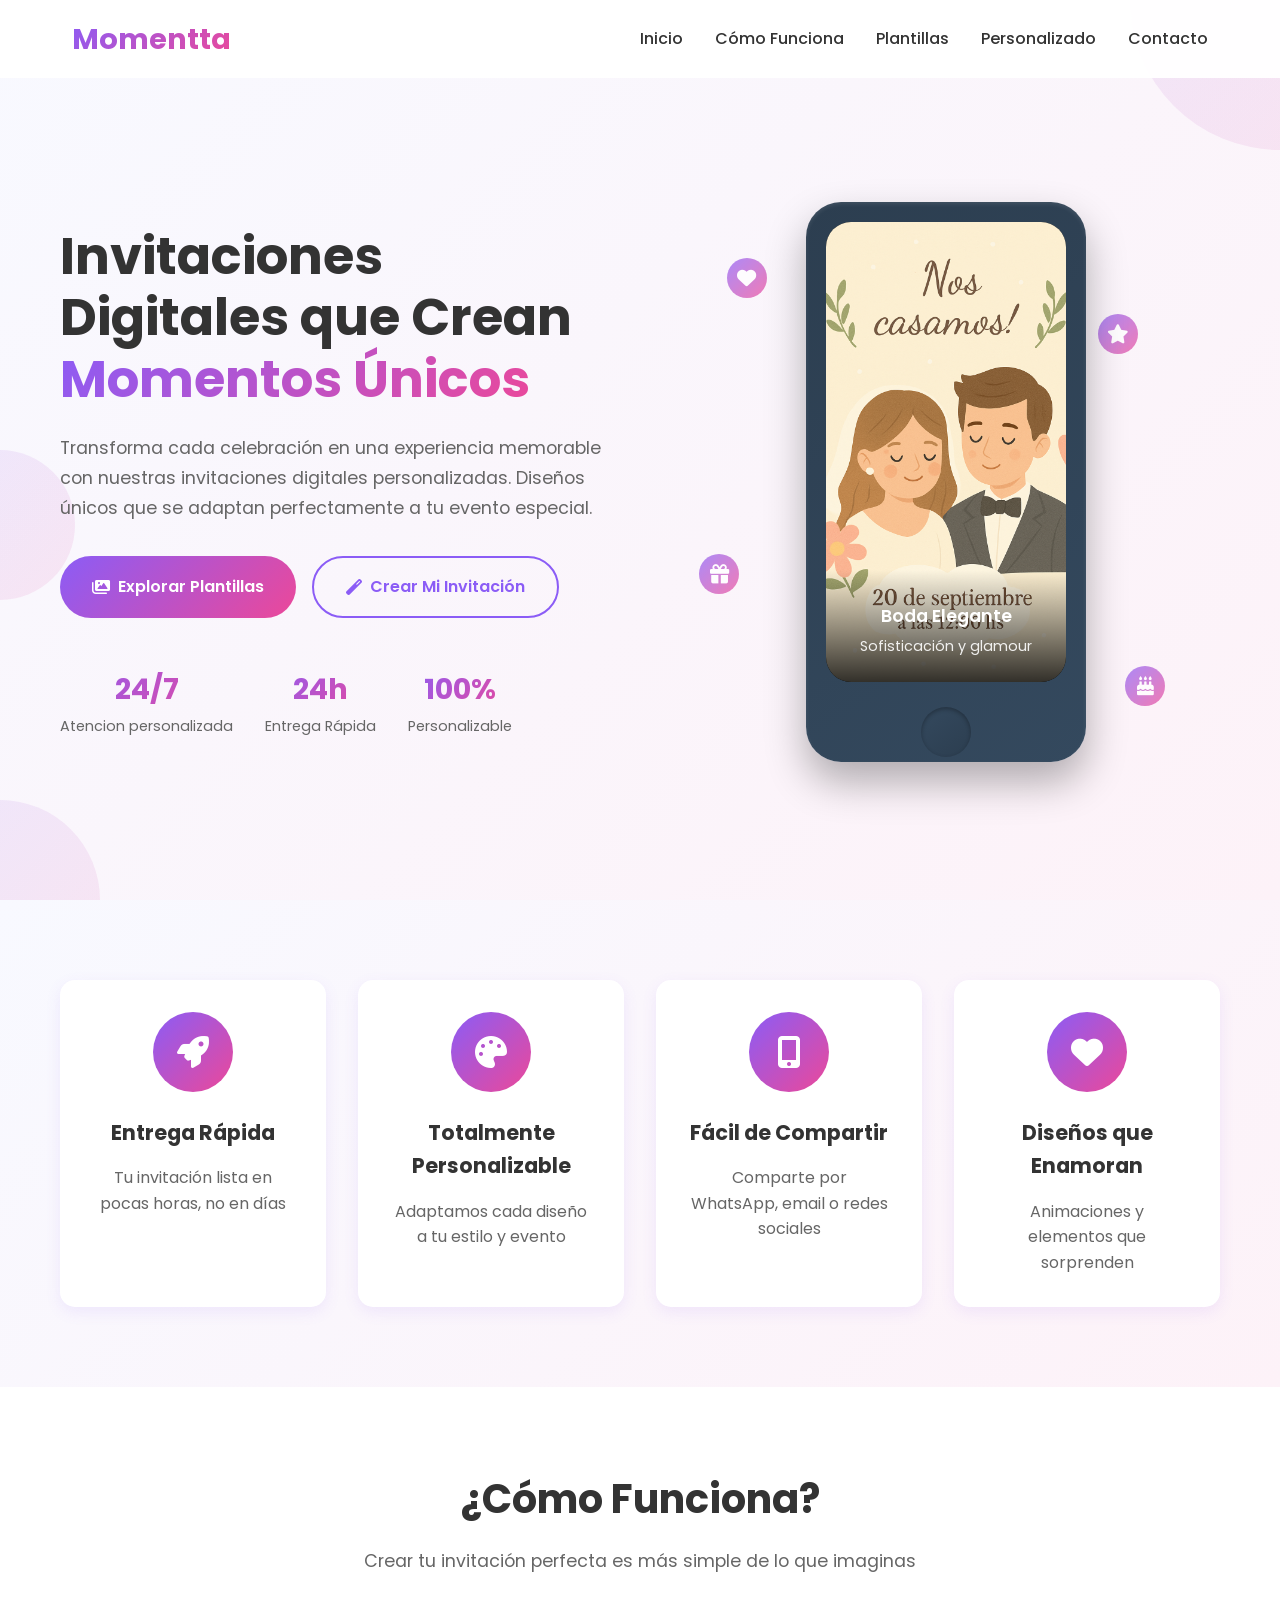
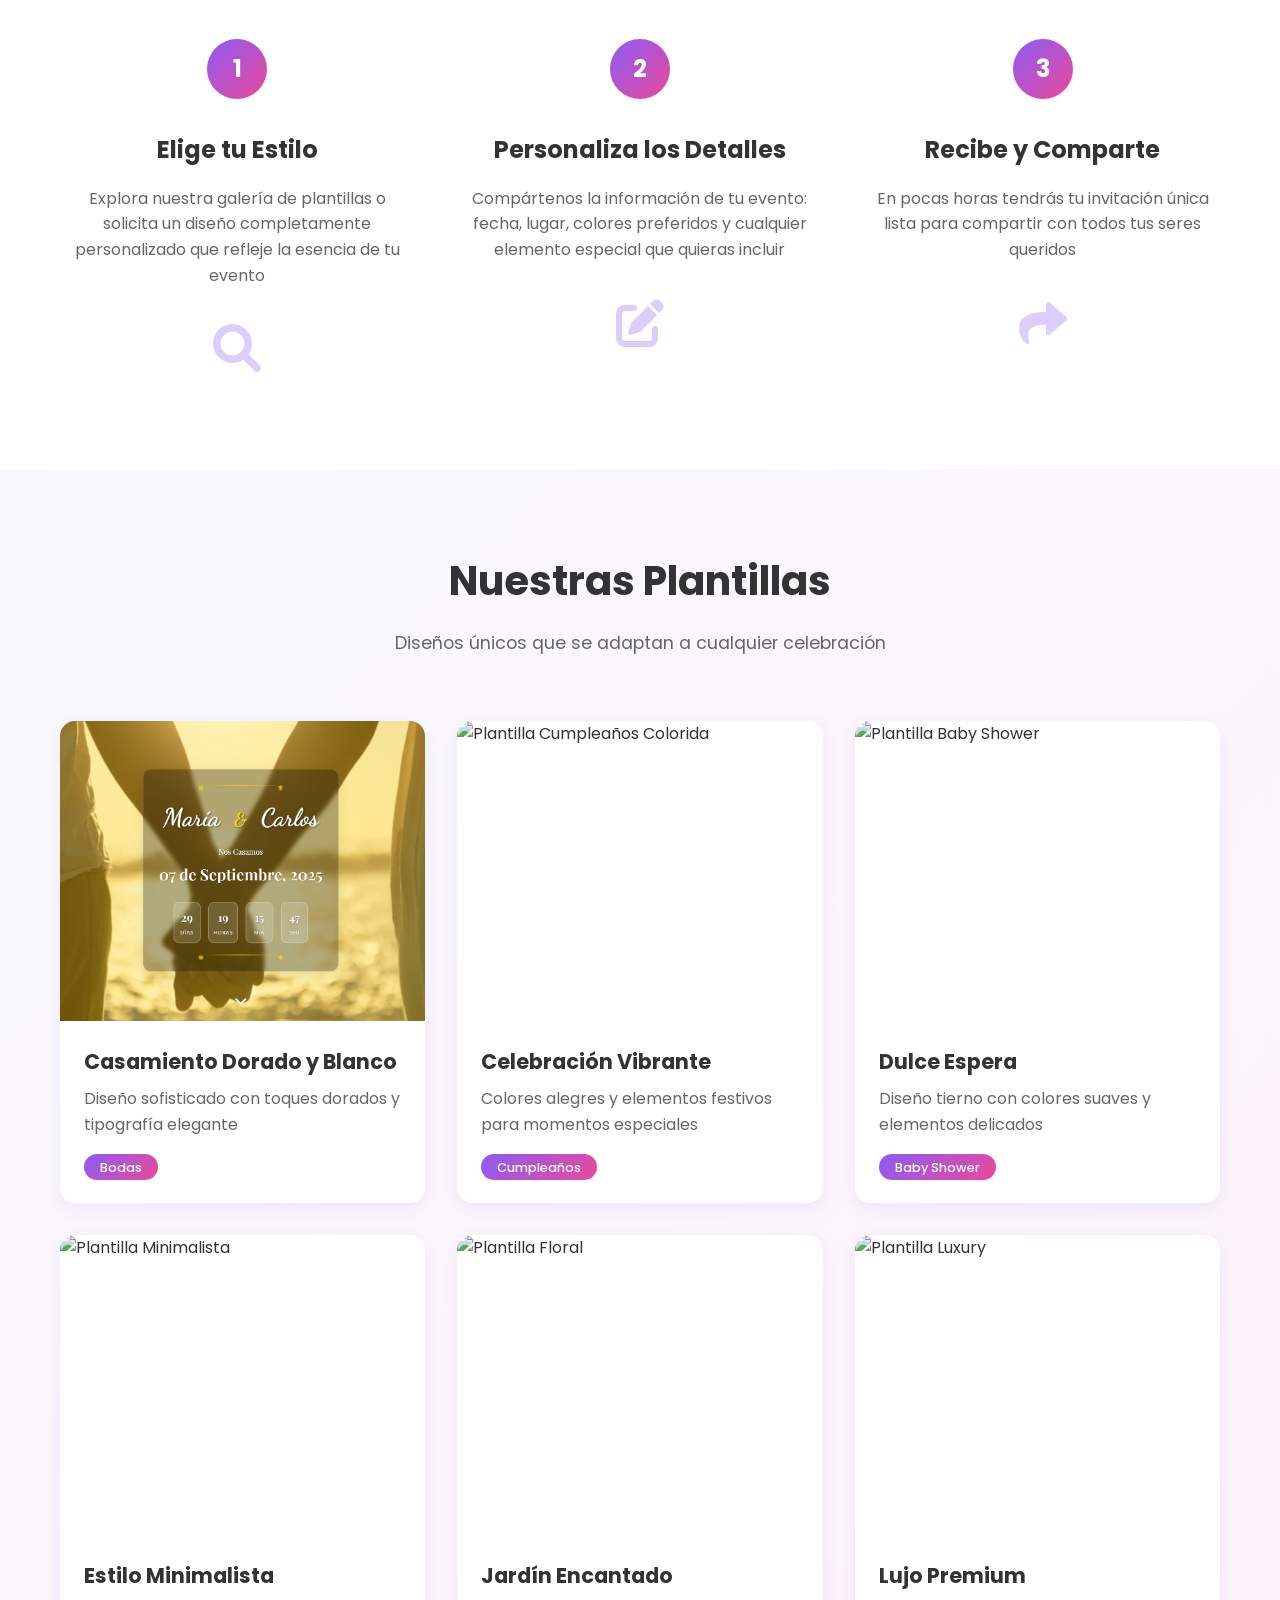
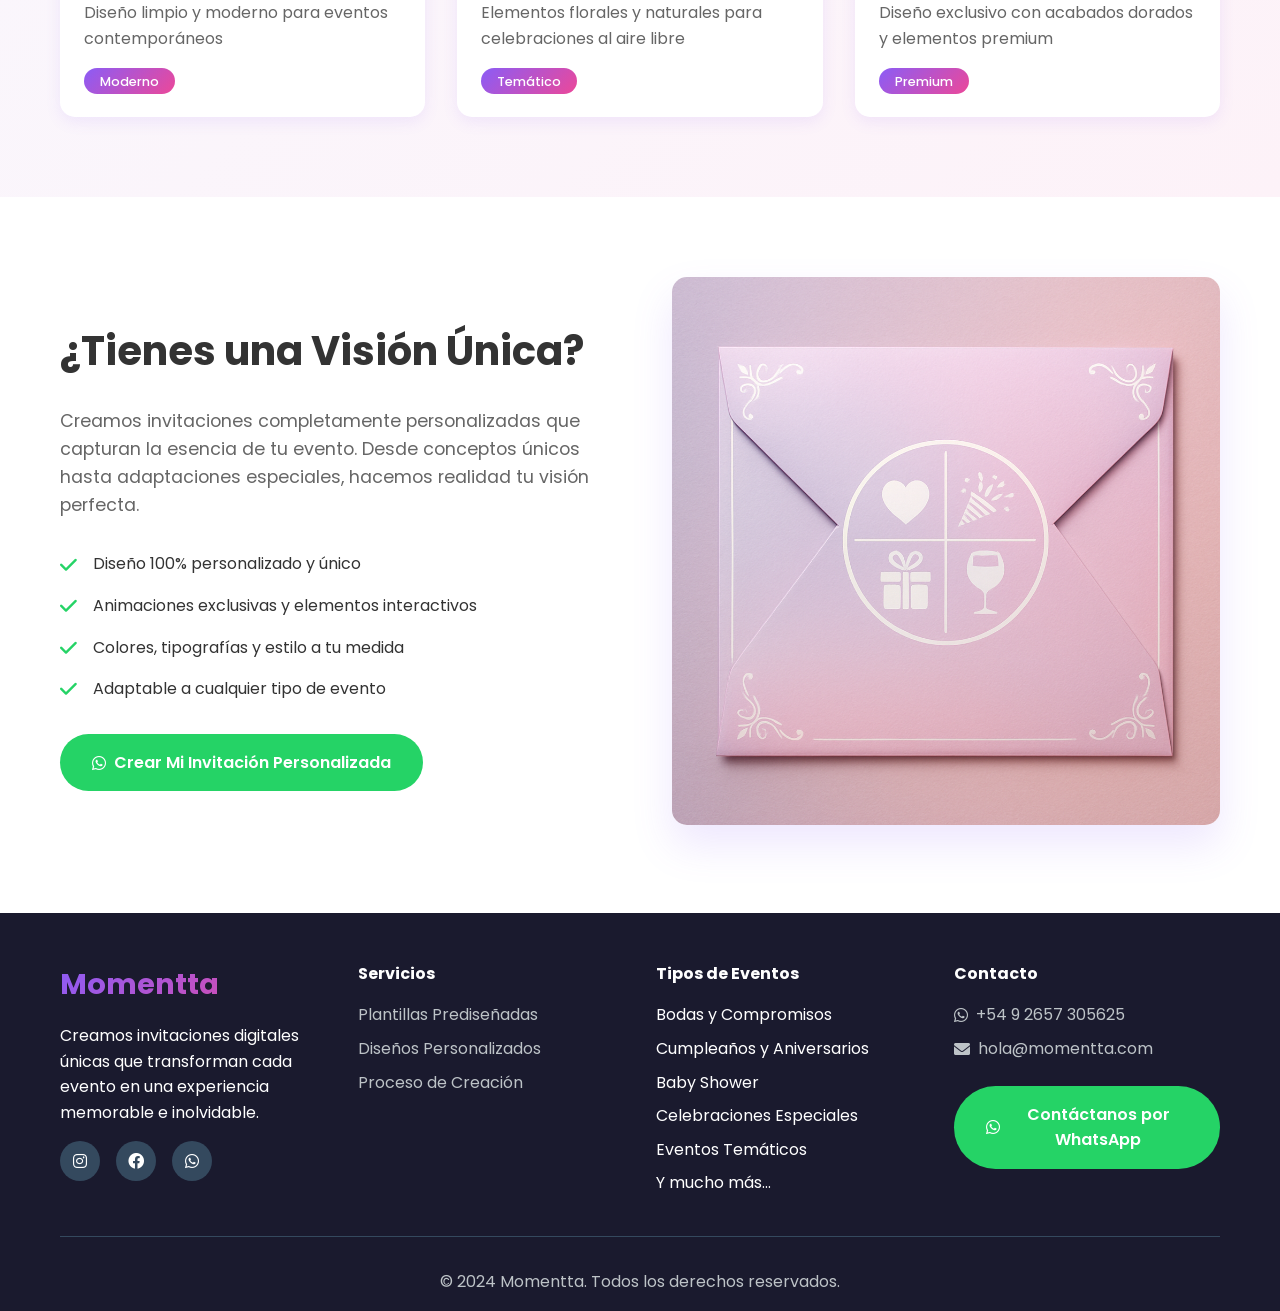
==== landingpage/index.html @ e5d551c1 "commit cambios" ====
<!DOCTYPE html>
<html lang="es">
<head>
    <meta charset="UTF-8">
    <meta name="viewport" content="width=device-width, initial-scale=1.0">
    <title>Momentta - Invitaciones Digitales Únicas para Cada Ocasión</title>
    <link rel="stylesheet" href="https://cdn.jsdelivr.net/npm/swiper@11/swiper-bundle.min.css">
    <link rel="stylesheet" href="./assets/stylesheet.css">
    <link href="https://fonts.googleapis.com/css2?family=Poppins:wght@300;400;500;600;700&display=swap" rel="stylesheet">
    <link rel="stylesheet" href="https://cdnjs.cloudflare.com/ajax/libs/font-awesome/6.0.0/css/all.min.css">
</head>
<body>
    <!-- Header -->
    <header class="header">
        <nav class="nav">
            <div class="nav-container">
                <div class="nav-logo">
                    <h2>Momentta</h2>
                </div>
                <ul class="nav-menu">
                    <li><a href="#inicio">Inicio</a></li>
                    <li><a href="#como-funciona">Cómo Funciona</a></li>
                    <li><a href="#galeria">Plantillas</a></li>
                    <li><a href="#personalizado">Personalizado</a></li>
                    <li><a href="#contacto">Contacto</a></li>
                </ul>
                <div class="nav-toggle">
                    <span></span>
                    <span></span>
                    <span></span>
                </div>
            </div>
        </nav>
    </header>

    <!-- Hero Section Rediseñado -->
<section id="inicio" class="hero">
    <div class="container">
        <div class="hero-content">
            <div class="hero-text">
                <h1>Invitaciones Digitales que Crean <span class="highlight">Momentos Únicos</span></h1>
                <p>Transforma cada celebración en una experiencia memorable con nuestras invitaciones digitales personalizadas. Diseños únicos que se adaptan perfectamente a tu evento especial.</p>
                <div class="hero-buttons">
                    <a href="#galeria" class="btn btn-primary">
                        <i class="fas fa-images"></i>
                        Explorar Plantillas
                    </a>
                    <a href="#personalizado" class="btn btn-secondary">
                        <i class="fas fa-magic"></i>
                        Crear Mi Invitación
                    </a>
                </div>
                <div class="hero-stats">
                    <div class="stat">
                        <span class="stat-number">24/7</span>
                        <span class="stat-label">Atencion personalizada</span>
                    </div>
                    <div class="stat">
                        <span class="stat-number">24h</span>
                        <span class="stat-label">Entrega Rápida</span>
                    </div>
                    <div class="stat">
                        <span class="stat-number">100%</span>
                        <span class="stat-label">Personalizable</span>
                    </div>
                </div>
            </div>
            <div class="hero-visual">
                <div class="phone-mockup">
                    <div class="phone-frame">
                        <div class="phone-screen">
                            <div class="swiper invitation-swiper">
                                <div class="swiper-wrapper">
                                    <div class="swiper-slide">
                                        <div class="invitation-preview">
                                            <img src="./images/casamiento.png" alt="Invitación Boda Elegante">
                                            <div class="invitation-overlay">
                                                <h3>Boda Elegante</h3>
                                                <p>Sofisticación y glamour</p>
                                            </div>
                                        </div>
                                    </div>
                                    <div class="swiper-slide">
                                        <div class="invitation-preview">
                                            <img src="./images/cumple.png" alt="Invitación Cumpleaños">
                                            <div class="invitation-overlay">
                                                <h3>Cumpleaños Divertido</h3>
                                                <p>Colores vibrantes y alegría</p>
                                            </div>
                                        </div>
                                    </div>
                                    <div class="swiper-slide">
                                        <div class="invitation-preview">
                                            <img src="./images/baby_shower.png" alt="Invitación Baby Shower">
                                            <div class="invitation-overlay">
                                                <h3>Baby Shower Animalitos</h3>
                                                <p>Ternura y delicadeza</p>
                                            </div>
                                        </div>
                                    </div>
                                </div>
                            </div>
                        </div>
                        <div class="phone-button"></div>
                    </div>
                </div>
                <div class="floating-elements">
                    <div class="floating-icon" style="--delay: 0s">
                        <i class="fas fa-heart"></i>
                    </div>
                    <div class="floating-icon" style="--delay: 1s">
                        <i class="fas fa-star"></i>
                    </div>
                    <div class="floating-icon" style="--delay: 2s">
                        <i class="fas fa-gift"></i>
                    </div>
                    <div class="floating-icon" style="--delay: 0.5s">
                        <i class="fas fa-birthday-cake"></i>
                    </div>
                </div>
            </div>
        </div>
    </div>
    <div class="hero-bg-elements">
        <div class="bg-circle bg-circle-1"></div>
        <div class="bg-circle bg-circle-2"></div>
        <div class="bg-circle bg-circle-3"></div>
    </div>
</section>

    <!-- Beneficios -->
    <section class="benefits">
        <div class="container">
            <div class="benefits-grid">
                <div class="benefit-card">
                    <div class="benefit-icon">
                        <i class="fas fa-rocket"></i>
                    </div>
                    <h3>Entrega Rápida</h3>
                    <p>Tu invitación lista en pocas horas, no en días</p>
                </div>
                <div class="benefit-card">
                    <div class="benefit-icon">
                        <i class="fas fa-palette"></i>
                    </div>
                    <h3>Totalmente Personalizable</h3>
                    <p>Adaptamos cada diseño a tu estilo y evento</p>
                </div>
                <div class="benefit-card">
                    <div class="benefit-icon">
                        <i class="fas fa-mobile-alt"></i>
                    </div>
                    <h3>Fácil de Compartir</h3>
                    <p>Comparte por WhatsApp, email o redes sociales</p>
                </div>
                <div class="benefit-card">
                    <div class="benefit-icon">
                        <i class="fas fa-heart"></i>
                    </div>
                    <h3>Diseños que Enamoran</h3>
                    <p>Animaciones y elementos que sorprenden</p>
                </div>
            </div>
        </div>
    </section>

    <!-- Cómo Funciona -->
    <section id="como-funciona" class="how-it-works">
        <div class="container">
            <div class="section-header">
                <h2>¿Cómo Funciona?</h2>
                <p>Crear tu invitación perfecta es más simple de lo que imaginas</p>
            </div>
            <div class="steps-grid">
                <div class="step">
                    <div class="step-number">1</div>
                    <div class="step-content">
                        <h3>Elige tu Estilo</h3>
                        <p>Explora nuestra galería de plantillas o solicita un diseño completamente personalizado que refleje la esencia de tu evento</p>
                        <div class="step-icon">
                            <i class="fas fa-search"></i>
                        </div>
                    </div>
                </div>
                <div class="step">
                    <div class="step-number">2</div>
                    <div class="step-content">
                        <h3>Personaliza los Detalles</h3>
                        <p>Compártenos la información de tu evento: fecha, lugar, colores preferidos y cualquier elemento especial que quieras incluir</p>
                        <div class="step-icon">
                            <i class="fas fa-edit"></i>
                        </div>
                    </div>
                </div>
                <div class="step">
                    <div class="step-number">3</div>
                    <div class="step-content">
                        <h3>Recibe y Comparte</h3>
                        <p>En pocas horas tendrás tu invitación única lista para compartir con todos tus seres queridos</p>
                        <div class="step-icon">
                            <i class="fas fa-share"></i>
                        </div>
                    </div>
                </div>
            </div>
        </div>
    </section>

    <!-- Galería de Plantillas -->
    <section id="galeria" class="gallery">
        <div class="container">
            <div class="section-header">
                <h2>Nuestras Plantillas</h2>
                <p>Diseños únicos que se adaptan a cualquier celebración</p>
            </div>
           <div class="gallery-grid">
    <div class="template-card">
        <div class="template-image">
            <img src="./images/boda-dorada.png" alt="Plantilla Boda Elegante">
            <div class="template-overlay">
                <a href="./boda-dorada/index.html" class="btn btn-template">Ver Plantilla</a>
            </div>
        </div>
        <div class="template-info">
            <h3>Casamiento Dorado y Blanco</h3>
            <p>Diseño sofisticado con toques dorados y tipografía elegante</p>
            <span class="template-category">Bodas</span>
        </div>
    </div>
    <div class="template-card">
        <div class="template-image">
            <img src="/placeholder.svg?height=300&width=250" alt="Plantilla Cumpleaños Colorida">
            <div class="template-overlay">
                <a href="/plantillas/cumpleanos/colorido/index.html" class="btn btn-template">Ver Plantilla</a>
            </div>
        </div>
        <div class="template-info">
            <h3>Celebración Vibrante</h3>
            <p>Colores alegres y elementos festivos para momentos especiales</p>
            <span class="template-category">Cumpleaños</span>
        </div>
    </div>
    <div class="template-card">
        <div class="template-image">
            <img src="/placeholder.svg?height=300&width=250" alt="Plantilla Baby Shower">
            <div class="template-overlay">
                <a href="/plantillas/baby-shower/dulce-espera/index.html" class="btn btn-template">Ver Plantilla</a>
            </div>
        </div>
        <div class="template-info">
            <h3>Dulce Espera</h3>
            <p>Diseño tierno con colores suaves y elementos delicados</p>
            <span class="template-category">Baby Shower</span>
        </div>
    </div>
    <div class="template-card">
        <div class="template-image">
            <img src="/placeholder.svg?height=300&width=250" alt="Plantilla Minimalista">
            <div class="template-overlay">
                <a href="/plantillas/modernos/minimalista/index.html" class="btn btn-template">Ver Plantilla</a>
            </div>
        </div>
        <div class="template-info">
            <h3>Estilo Minimalista</h3>
            <p>Diseño limpio y moderno para eventos contemporáneos</p>
            <span class="template-category">Moderno</span>
        </div>
    </div>
    <div class="template-card">
        <div class="template-image">
            <img src="/placeholder.svg?height=300&width=250" alt="Plantilla Floral">
            <div class="template-overlay">
                <a href="/plantillas/tematicos/jardin/index.html" class="btn btn-template">Ver Plantilla</a>
            </div>
        </div>
        <div class="template-info">
            <h3>Jardín Encantado</h3>
            <p>Elementos florales y naturales para celebraciones al aire libre</p>
            <span class="template-category">Temático</span>
        </div>
    </div>
    <div class="template-card">
        <div class="template-image">
            <img src="/placeholder.svg?height=300&width=250" alt="Plantilla Luxury">
            <div class="template-overlay">
                <a href="/plantillas/premium/luxury/index.html" class="btn btn-template">Ver Plantilla</a>
            </div>
        </div>
        <div class="template-info">
            <h3>Lujo Premium</h3>
            <p>Diseño exclusivo con acabados dorados y elementos premium</p>
            <span class="template-category">Premium</span>
        </div>
    </div>
</div>
        </div>
    </section>

    <!-- Sección Personalizado -->
    <section id="personalizado" class="custom-section">
        <div class="container">
            <div class="custom-content">
                <div class="custom-text">
                    <h2>¿Tienes una Visión Única?</h2>
                    <p>Creamos invitaciones completamente personalizadas que capturan la esencia de tu evento. Desde conceptos únicos hasta adaptaciones especiales, hacemos realidad tu visión perfecta.</p>
                    <div class="custom-features">
                        <div class="custom-feature">
                            <i class="fas fa-check"></i>
                            <span>Diseño 100% personalizado y único</span>
                        </div>
                        <div class="custom-feature">
                            <i class="fas fa-check"></i>
                            <span>Animaciones exclusivas y elementos interactivos</span>
                        </div>
                        <div class="custom-feature">
                            <i class="fas fa-check"></i>
                            <span>Colores, tipografías y estilo a tu medida</span>
                        </div>
                        <div class="custom-feature">
                            <i class="fas fa-check"></i>
                            <span>Adaptable a cualquier tipo de evento</span>
                        </div>
                    </div>
                    <a href="https://wa.me/5492657305625?text=¡Hola! Me interesa crear una invitación digital personalizada con Momentta. ¿Podrías ayudarme con los detalles?" class="btn btn-whatsapp" target="_blank">
                        <i class="fab fa-whatsapp"></i>
                        Crear Mi Invitación Personalizada
                    </a>
                </div>
                <div class="custom-image">
                    <img src="./images/carta.png" alt="Proceso de Diseño Personalizado">
                </div>
            </div>
        </div>
    </section>

    <!-- Footer -->
    <footer id="contacto" class="footer">
        <div class="container">
            <div class="footer-content">
                <div class="footer-section">
                    <h3>Momentta</h3>
                    <p>Creamos invitaciones digitales únicas que transforman cada evento en una experiencia memorable e inolvidable.</p>
                    <div class="social-links">
                        <a href="#"><i class="fab fa-instagram"></i></a>
                        <a href="#"><i class="fab fa-facebook"></i></a>
                        <a href="https://wa.me/5492657305625" target="_blank"><i class="fab fa-whatsapp"></i></a>
                    </div>
                </div>
                <div class="footer-section">
                    <h4>Servicios</h4>
                    <ul>
                        <li><a href="#galeria">Plantillas Prediseñadas</a></li>
                        <li><a href="#personalizado">Diseños Personalizados</a></li>
                        <li><a href="#como-funciona">Proceso de Creación</a></li>
                    </ul>
                </div>
                <div class="footer-section">
                    <h4>Tipos de Eventos</h4>
                    <ul>
                        <li>Bodas y Compromisos</li>
                        <li>Cumpleaños y Aniversarios</li>
                        <li>Baby Shower</li>
                        <li>Celebraciones Especiales</li>
                        <li>Eventos Temáticos</li>
                        <li>Y mucho más...</li>
                    </ul>
                </div>
                <div class="footer-section">
                    <h4>Contacto</h4>
                    <div class="contact-info">
                        <p><i class="fab fa-whatsapp"></i> +54 9 2657 305625</p>
                        <p><i class="fas fa-envelope"></i> hola@momentta.com</p>
                    </div>
                    <a href="https://wa.me/5492657305625?text=¡Hola! Me interesa conocer más sobre las invitaciones digitales de Momentta" class="btn btn-whatsapp-footer" target="_blank">
                        <i class="fab fa-whatsapp"></i>
                        Contáctanos por WhatsApp
                    </a>
                </div>
            </div>
            <div class="footer-bottom">
                <p>&copy; 2024 Momentta. Todos los derechos reservados.</p>
            </div>
        </div>
    </footer>

    <script src="https://cdn.jsdelivr.net/npm/swiper@11/swiper-bundle.min.js"></script>
    <script src="./js/main.js"></script>
</body>
</html>
---- landingpage/assets/stylesheet.css ----
* {
    margin: 0;
    padding: 0;
    box-sizing: border-box;
}

body {
    font-family: 'Poppins', sans-serif;
    line-height: 1.6;
    color: #333;
    overflow-x: hidden;
}

.container {
    max-width: 1200px;
    margin: 0 auto;
    padding: 0 20px;
}

/* Header */
.header {
    position: fixed;
    top: 0;
    width: 100%;
    background: rgba(255, 255, 255, 0.95);
    backdrop-filter: blur(10px);
    z-index: 1000;
    transition: all 0.3s ease;
}

.nav-container {
    display: flex;
    justify-content: space-between;
    align-items: center;
    padding: 1rem 2rem;
    max-width: 1200px;
    margin: 0 auto;
}

.nav-logo h2 {
    background: linear-gradient(135deg, #8B5CF6 0%, #EC4899 100%);
    -webkit-background-clip: text;
    -webkit-text-fill-color: transparent;
    background-clip: text;
    font-weight: 700;
    font-size: 1.8rem;
}

.nav-menu {
    display: flex;
    list-style: none;
    gap: 2rem;
}

.nav-menu a {
    text-decoration: none;
    color: #333;
    font-weight: 500;
    transition: color 0.3s ease;
}

.nav-menu a:hover {
    color: #8B5CF6;
}

.nav-toggle {
    display: none;
    flex-direction: column;
    cursor: pointer;
}

.nav-toggle span {
    width: 25px;
    height: 3px;
    background: #333;
    margin: 3px 0;
    transition: 0.3s;
}

/* Hero Section Rediseñado */
.hero {
    min-height: 100vh;
    display: flex;
    align-items: center;
    position: relative;
    overflow: hidden;
    background: linear-gradient(135deg, #f8f9ff 0%, #fdf2f8 100%);
    padding: 8rem 0 4rem;
}

.hero-content {
    display: grid;
    grid-template-columns: 1fr 1fr;
    gap: 4rem;
    align-items: center;
    position: relative;
    z-index: 2;
}

.hero-text {
    max-width: 100%;
}

.hero-text h1 {
    font-size: 3.2rem;
    font-weight: 700;
    margin-bottom: 1.5rem;
    color: #333;
    line-height: 1.2;
}

.hero-text .highlight {
    background: linear-gradient(135deg, #8B5CF6 0%, #EC4899 100%);
    -webkit-background-clip: text;
    -webkit-text-fill-color: transparent;
    background-clip: text;
}

.hero-text p {
    font-size: 1.1rem;
    margin-bottom: 2rem;
    color: #666;
    line-height: 1.7;
}

.hero-buttons {
    display: flex;
    gap: 1rem;
    margin-bottom: 3rem;
    flex-wrap: wrap;
}

.hero-stats {
    display: flex;
    gap: 2rem;
    flex-wrap: wrap;
}

.stat {
    text-align: center;
}

.stat-number {
    display: block;
    font-size: 1.8rem;
    font-weight: 700;
    background: linear-gradient(135deg, #8B5CF6 0%, #EC4899 100%);
    -webkit-background-clip: text;
    -webkit-text-fill-color: transparent;
    background-clip: text;
}

.stat-label {
    display: block;
    font-size: 0.9rem;
    color: #666;
    margin-top: 0.2rem;
}

/* Hero Visual */
.hero-visual {
    display: flex;
    justify-content: center;
    align-items: center;
    position: relative;
}

.phone-mockup {
    position: relative;
    z-index: 2;
}

.phone-frame {
    width: 280px;
    height: 560px;
    background: linear-gradient(145deg, #2c3e50, #34495e);
    border-radius: 35px;
    padding: 20px;
    box-shadow: 
        0 20px 40px rgba(0, 0, 0, 0.3),
        inset 0 2px 4px rgba(255, 255, 255, 0.1);
    position: relative;
}

.phone-screen {
    width: 100%;
    height: calc(100% - 60px);
    background: #000;
    border-radius: 25px;
    overflow: hidden;
    position: relative;
}

.phone-button {
    width: 50px;
    height: 50px;
    background: linear-gradient(145deg, #34495e, #2c3e50);
    border-radius: 50%;
    position: absolute;
    bottom: 5px;
    left: 50%;
    transform: translateX(-50%);
    box-shadow: inset 0 2px 4px rgba(0, 0, 0, 0.3);
}

.invitation-swiper {
    width: 100%;
    height: 100%;
}

.invitation-preview {
    width: 100%;
    height: 100%;
    position: relative;
    overflow: hidden;
}

.invitation-preview img {
    width: 100%;
    height: 100%;
    object-fit: cover;
}

.invitation-overlay {
    position: absolute;
    bottom: 0;
    left: 0;
    right: 0;
    background: linear-gradient(transparent, rgba(0, 0, 0, 0.8));
    color: white;
    padding: 2rem 1.5rem 1.5rem;
    text-align: center;
}

.invitation-overlay h3 {
    font-size: 1.1rem;
    margin-bottom: 0.3rem;
    font-weight: 600;
}

.invitation-overlay p {
    font-size: 0.9rem;
    opacity: 0.9;
}

/* Floating Elements */
.floating-elements {
    position: absolute;
    top: 0;
    left: 0;
    right: 0;
    bottom: 0;
    pointer-events: none;
}

.floating-icon {
    position: absolute;
    width: 40px;
    height: 40px;
    background: linear-gradient(135deg, #8B5CF6 0%, #EC4899 100%);
    border-radius: 50%;
    display: flex;
    align-items: center;
    justify-content: center;
    color: white;
    font-size: 1.2rem;
    animation: float 3s ease-in-out infinite;
    animation-delay: var(--delay);
    opacity: 0.7;
}

.floating-icon:nth-child(1) {
    top: 10%;
    left: 10%;
}

.floating-icon:nth-child(2) {
    top: 20%;
    right: 15%;
}

.floating-icon:nth-child(3) {
    bottom: 30%;
    left: 5%;
}

.floating-icon:nth-child(4) {
    bottom: 10%;
    right: 10%;
}

@keyframes float {
    0%, 100% {
        transform: translateY(0px) rotate(0deg);
    }
    50% {
        transform: translateY(-20px) rotate(180deg);
    }
}

/* Background Elements */
.hero-bg-elements {
    position: absolute;
    top: 0;
    left: 0;
    right: 0;
    bottom: 0;
    overflow: hidden;
    z-index: 1;
}

.bg-circle {
    position: absolute;
    border-radius: 50%;
    background: linear-gradient(135deg, rgba(139, 92, 246, 0.1) 0%, rgba(236, 72, 153, 0.1) 100%);
    animation: pulse 4s ease-in-out infinite;
}

.bg-circle-1 {
    width: 300px;
    height: 300px;
    top: -150px;
    right: -150px;
    animation-delay: 0s;
}

.bg-circle-2 {
    width: 200px;
    height: 200px;
    bottom: -100px;
    left: -100px;
    animation-delay: 1s;
}

.bg-circle-3 {
    width: 150px;
    height: 150px;
    top: 50%;
    left: -75px;
    animation-delay: 2s;
}

@keyframes pulse {
    0%, 100% {
        transform: scale(1);
        opacity: 0.1;
    }
    50% {
        transform: scale(1.1);
        opacity: 0.2;
    }
}

/* Buttons */
.btn {
    display: inline-flex;
    align-items: center;
    gap: 0.5rem;
    padding: 1rem 2rem;
    border: none;
    border-radius: 50px;
    text-decoration: none;
    font-weight: 600;
    font-size: 1rem;
    cursor: pointer;
    transition: all 0.3s ease;
    text-align: center;
}

.btn-primary {
    background: linear-gradient(135deg, #8B5CF6 0%, #EC4899 100%);
    color: white;
}

.btn-primary:hover {
    transform: translateY(-2px);
    box-shadow: 0 10px 25px rgba(139, 92, 246, 0.3);
}

.btn-secondary {
    background: transparent;
    color: #8B5CF6;
    border: 2px solid #8B5CF6;
}

.btn-secondary:hover {
    background: #8B5CF6;
    color: white;
    transform: translateY(-2px);
}

.btn-whatsapp {
    background: #25D366;
    color: white;
}

.btn-whatsapp:hover {
    background: #128C7E;
    transform: translateY(-2px);
    box-shadow: 0 10px 25px rgba(37, 211, 102, 0.3);
}

.btn-template {
    background: rgba(255, 255, 255, 0.9);
    color: #333;
    padding: 0.8rem 1.5rem;
    font-size: 0.9rem;
}

.btn-whatsapp-footer {
    background: #25D366;
    color: white;
    margin-top: 1rem;
}

/* Swiper Customization */
.swiper-pagination-bullet {
    background: #8B5CF6;
    opacity: 0.5;
}

.swiper-pagination-bullet-active {
    opacity: 1;
}

.swiper-button-next,
.swiper-button-prev {
    color: #8B5CF6;
}

/* Benefits Section */
.benefits {
    padding: 5rem 0;
    background: linear-gradient(135deg, #f8f9ff 0%, #fdf2f8 100%);
}

.benefits-grid {
    display: grid;
    grid-template-columns: repeat(auto-fit, minmax(250px, 1fr));
    gap: 2rem;
}

.benefit-card {
    background: white;
    padding: 2rem;
    border-radius: 15px;
    text-align: center;
    box-shadow: 0 5px 15px rgba(139, 92, 246, 0.1);
    transition: transform 0.3s ease;
}

.benefit-card:hover {
    transform: translateY(-5px);
}

.benefit-icon {
    width: 80px;
    height: 80px;
    background: linear-gradient(135deg, #8B5CF6 0%, #EC4899 100%);
    border-radius: 50%;
    display: flex;
    align-items: center;
    justify-content: center;
    margin: 0 auto 1.5rem;
}

.benefit-icon i {
    font-size: 2rem;
    color: white;
}

.benefit-card h3 {
    font-size: 1.3rem;
    margin-bottom: 1rem;
    color: #333;
}

.benefit-card p {
    color: #666;
}

/* How It Works Section */
.how-it-works {
    padding: 5rem 0;
    background: white;
}

.section-header {
    text-align: center;
    margin-bottom: 4rem;
}

.section-header h2 {
    font-size: 2.5rem;
    margin-bottom: 1rem;
    color: #333;
}

.section-header p {
    font-size: 1.1rem;
    color: #666;
    max-width: 600px;
    margin: 0 auto;
}

.steps-grid {
    display: grid;
    grid-template-columns: repeat(auto-fit, minmax(300px, 1fr));
    gap: 3rem;
}

.step {
    position: relative;
    text-align: center;
}

.step-number {
    width: 60px;
    height: 60px;
    background: linear-gradient(135deg, #8B5CF6 0%, #EC4899 100%);
    color: white;
    border-radius: 50%;
    display: flex;
    align-items: center;
    justify-content: center;
    font-size: 1.5rem;
    font-weight: 700;
    margin: 0 auto 2rem;
}

.step-content h3 {
    font-size: 1.5rem;
    margin-bottom: 1rem;
    color: #333;
}

.step-content p {
    color: #666;
    margin-bottom: 1.5rem;
    line-height: 1.6;
}

.step-icon {
    font-size: 3rem;
    color: #8B5CF6;
    opacity: 0.3;
}

/* Gallery Section */
.gallery {
    padding: 5rem 0;
    background: linear-gradient(135deg, #f8f9ff 0%, #fdf2f8 100%);
}

.gallery-grid {
    display: grid;
    grid-template-columns: repeat(auto-fit, minmax(280px, 1fr));
    gap: 2rem;
}

.template-card {
    background: white;
    border-radius: 15px;
    overflow: hidden;
    box-shadow: 0 5px 15px rgba(139, 92, 246, 0.1);
    transition: transform 0.3s ease;
}

.template-card:hover {
    transform: translateY(-5px);
}

.template-image {
    position: relative;
    overflow: hidden;
    height: 300px;
}

.template-image img {
    width: 100%;
    height: 100%;
    object-fit: cover;
    transition: transform 0.3s ease;
}

.template-overlay {
    position: absolute;
    top: 0;
    left: 0;
    right: 0;
    bottom: 0;
    background: rgba(139, 92, 246, 0.8);
    display: flex;
    align-items: center;
    justify-content: center;
    opacity: 0;
    transition: opacity 0.3s ease;
}

.template-card:hover .template-overlay {
    opacity: 1;
}

.template-card:hover .template-image img {
    transform: scale(1.1);
}

.template-info {
    padding: 1.5rem;
}

.template-info h3 {
    font-size: 1.3rem;
    margin-bottom: 0.5rem;
    color: #333;
}

.template-info p {
    color: #666;
    margin-bottom: 1rem;
}

.template-category {
    background: linear-gradient(135deg, #8B5CF6 0%, #EC4899 100%);
    color: white;
    padding: 0.3rem 1rem;
    border-radius: 20px;
    font-size: 0.8rem;
    font-weight: 500;
}

/* Custom Section */
.custom-section {
    padding: 5rem 0;
    background: white;
}

.custom-content {
    display: flex;
    align-items: center;
    gap: 4rem;
}

.custom-text {
    flex: 1;
}

.custom-text h2 {
    font-size: 2.5rem;
    margin-bottom: 1.5rem;
    color: #333;
}

.custom-text p {
    font-size: 1.1rem;
    color: #666;
    margin-bottom: 2rem;
    line-height: 1.6;
}

.custom-features {
    margin-bottom: 2rem;
}

.custom-feature {
    display: flex;
    align-items: center;
    gap: 1rem;
    margin-bottom: 1rem;
}

.custom-feature i {
    color: #25D366;
    font-size: 1.2rem;
}

.custom-image {
    flex: 1;
}

.custom-image img {
    width: 100%;
    height: auto;
    border-radius: 15px;
    box-shadow: 0 20px 40px rgba(139, 92, 246, 0.15);
}

/* Footer */
.footer {
    background: #1a1a2e;
    color: white;
    padding: 3rem 0 1rem;
}

.footer-content {
    display: grid;
    grid-template-columns: repeat(auto-fit, minmax(250px, 1fr));
    gap: 2rem;
    margin-bottom: 2rem;
}

.footer-section h3,
.footer-section h4 {
    margin-bottom: 1rem;
}

.footer-section h3 {
    background: linear-gradient(135deg, #8B5CF6 0%, #EC4899 100%);
    -webkit-background-clip: text;
    -webkit-text-fill-color: transparent;
    background-clip: text;
    font-size: 1.8rem;
}

.footer-section ul {
    list-style: none;
}

.footer-section ul li {
    margin-bottom: 0.5rem;
}

.footer-section ul li a {
    color: #bdc3c7;
    text-decoration: none;
    transition: color 0.3s ease;
}

.footer-section ul li a:hover {
    color: white;
}

.social-links {
    display: flex;
    gap: 1rem;
    margin-top: 1rem;
}

.social-links a {
    width: 40px;
    height: 40px;
    background: #34495e;
    border-radius: 50%;
    display: flex;
    align-items: center;
    justify-content: center;
    color: white;
    text-decoration: none;
    transition: background 0.3s ease;
}

.social-links a:hover {
    background: linear-gradient(135deg, #8B5CF6 0%, #EC4899 100%);
}

.contact-info p {
    display: flex;
    align-items: center;
    gap: 0.5rem;
    margin-bottom: 0.5rem;
    color: #bdc3c7;
}

.footer-bottom {
    text-align: center;
    padding-top: 2rem;
    border-top: 1px solid #34495e;
    color: #bdc3c7;
}

/* Responsive Design */
@media (max-width: 768px) {
    .nav-menu {
        position: fixed;
        left: -100%;
        top: 70px;
        flex-direction: column;
        background-color: white;
        width: 100%;
        text-align: center;
        transition: 0.3s;
        box-shadow: 0 10px 27px rgba(0, 0, 0, 0.05);
        padding: 2rem 0;
    }

    .nav-menu.active {
        left: 0;
    }

    .nav-toggle {
        display: flex;
    }

    .hero-content {
        flex-direction: column;
        text-align: center;
        padding: 2rem 1rem;
    }

    .hero-text h1 {
        font-size: 2.5rem;
    }

    .hero-buttons {
        justify-content: center;
    }

    .custom-content {
        flex-direction: column;
        text-align: center;
    }

    .steps-grid {
        grid-template-columns: 1fr;
    }

    .benefits-grid {
        grid-template-columns: 1fr;
    }

    .gallery-grid {
        grid-template-columns: repeat(auto-fit, minmax(250px, 1fr));
    }

    .footer-content {
        grid-template-columns: 1fr;
        text-align: center;
    }
}

@media (max-width: 480px) {
    .hero-text h1 {
        font-size: 2rem;
    }

    .section-header h2 {
        font-size: 2rem;
    }

    .custom-text h2 {
        font-size: 2rem;
    }

    .btn {
        padding: 0.8rem 1.5rem;
        font-size: 0.9rem;
    }
}

/* Hero Responsive */
@media (max-width: 968px) {
    .hero-content {
        grid-template-columns: 1fr;
        gap: 3rem;
        text-align: center;
    }
    
    .hero-visual {
        order: -1;
    }
    
    .phone-frame {
        width: 240px;
        height: 480px;
    }
    
    .hero-text h1 {
        font-size: 2.8rem;
    }
}

@media (max-width: 768px) {
    .hero {
        padding: 6rem 0 3rem;
        min-height: auto;
    }
    
    .hero-content {
        gap: 2rem;
    }
    
    .phone-frame {
        width: 200px;
        height: 400px;
        padding: 15px;
    }
    
    .hero-text h1 {
        font-size: 2.2rem;
    }
    
    .hero-stats {
        justify-content: center;
        gap: 1.5rem;
    }
    
    .floating-icon {
        width: 30px;
        height: 30px;
        font-size: 1rem;
    }
}

@media (max-width: 480px) {
    .hero-text h1 {
        font-size: 1.8rem;
    }
    
    .hero-text p {
        font-size: 1rem;
    }
    
    .phone-frame {
        width: 180px;
        height: 360px;
        padding: 12px;
    }
    
    .hero-buttons {
        flex-direction: column;
        align-items: center;
    }
    
    .btn {
        width: 100%;
        max-width: 280px;
    }
    
    .hero-stats {
        gap: 1rem;
    }
    
    .stat-number {
        font-size: 1.5rem;
    }
}

/* Animations */
@keyframes fadeInUp {
    from {
        opacity: 0;
        transform: translateY(30px);
    }
    to {
        opacity: 1;
        transform: translateY(0);
    }
}

.benefit-card,
.step,
.template-card,
.testimonial-card {
    animation: fadeInUp 0.6s ease forwards;
}

/* Smooth scrolling */
html {
    scroll-behavior: smooth;
}

/* Loading animation for images */
img {
    transition: opacity 0.3s ease;
}

img:not([src]) {
    opacity: 0;
}
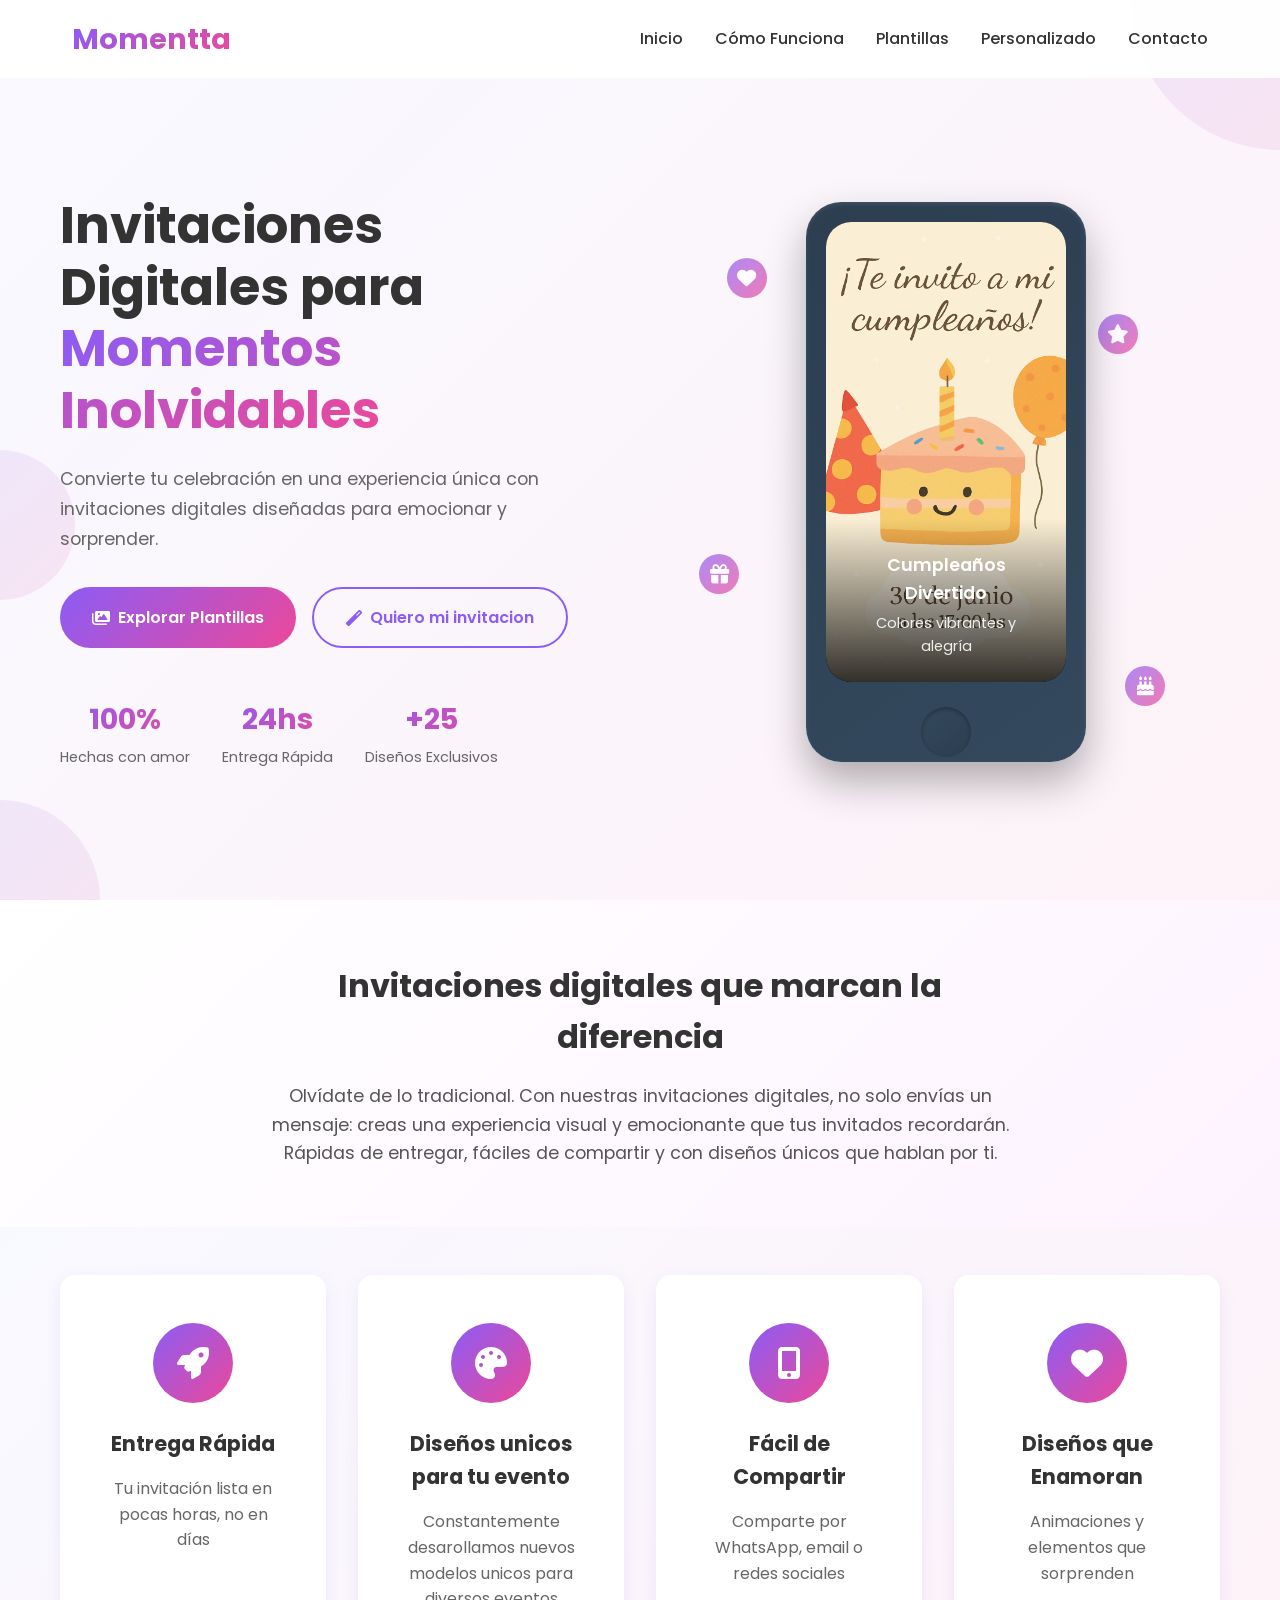
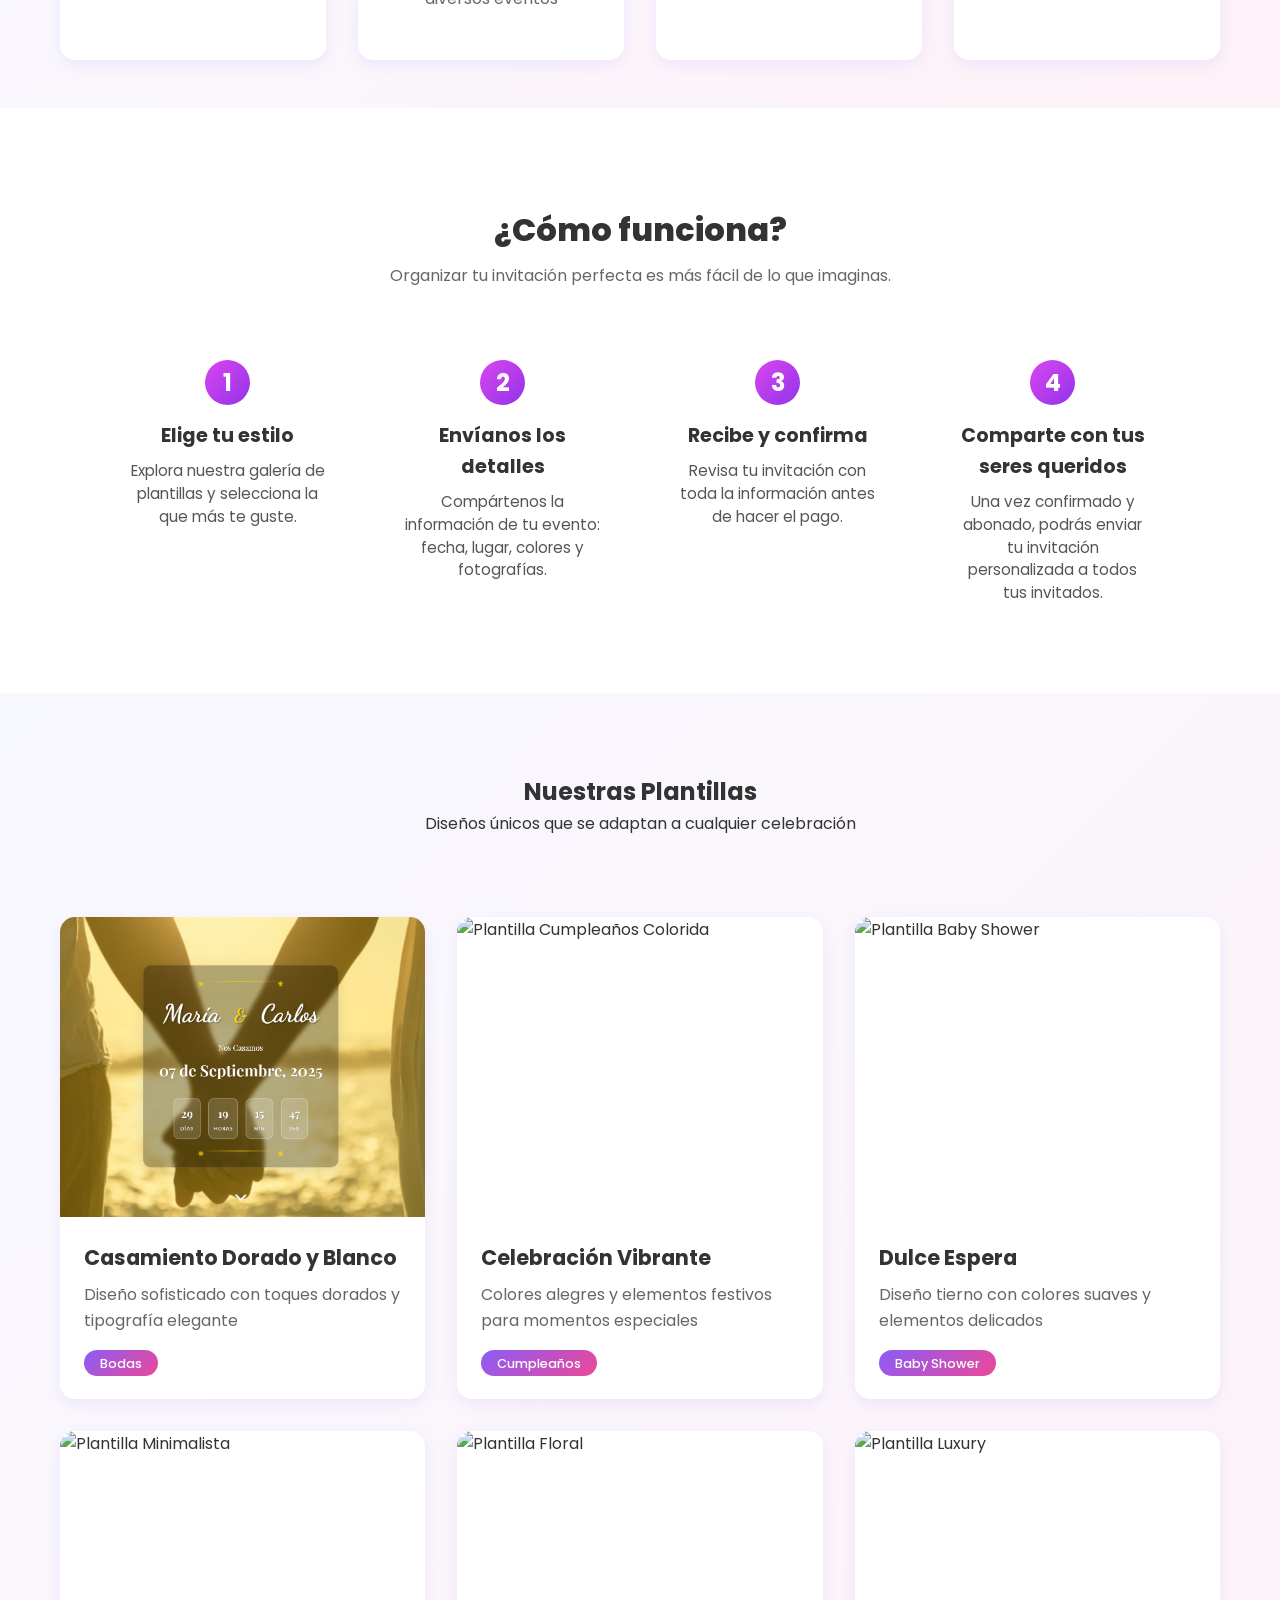
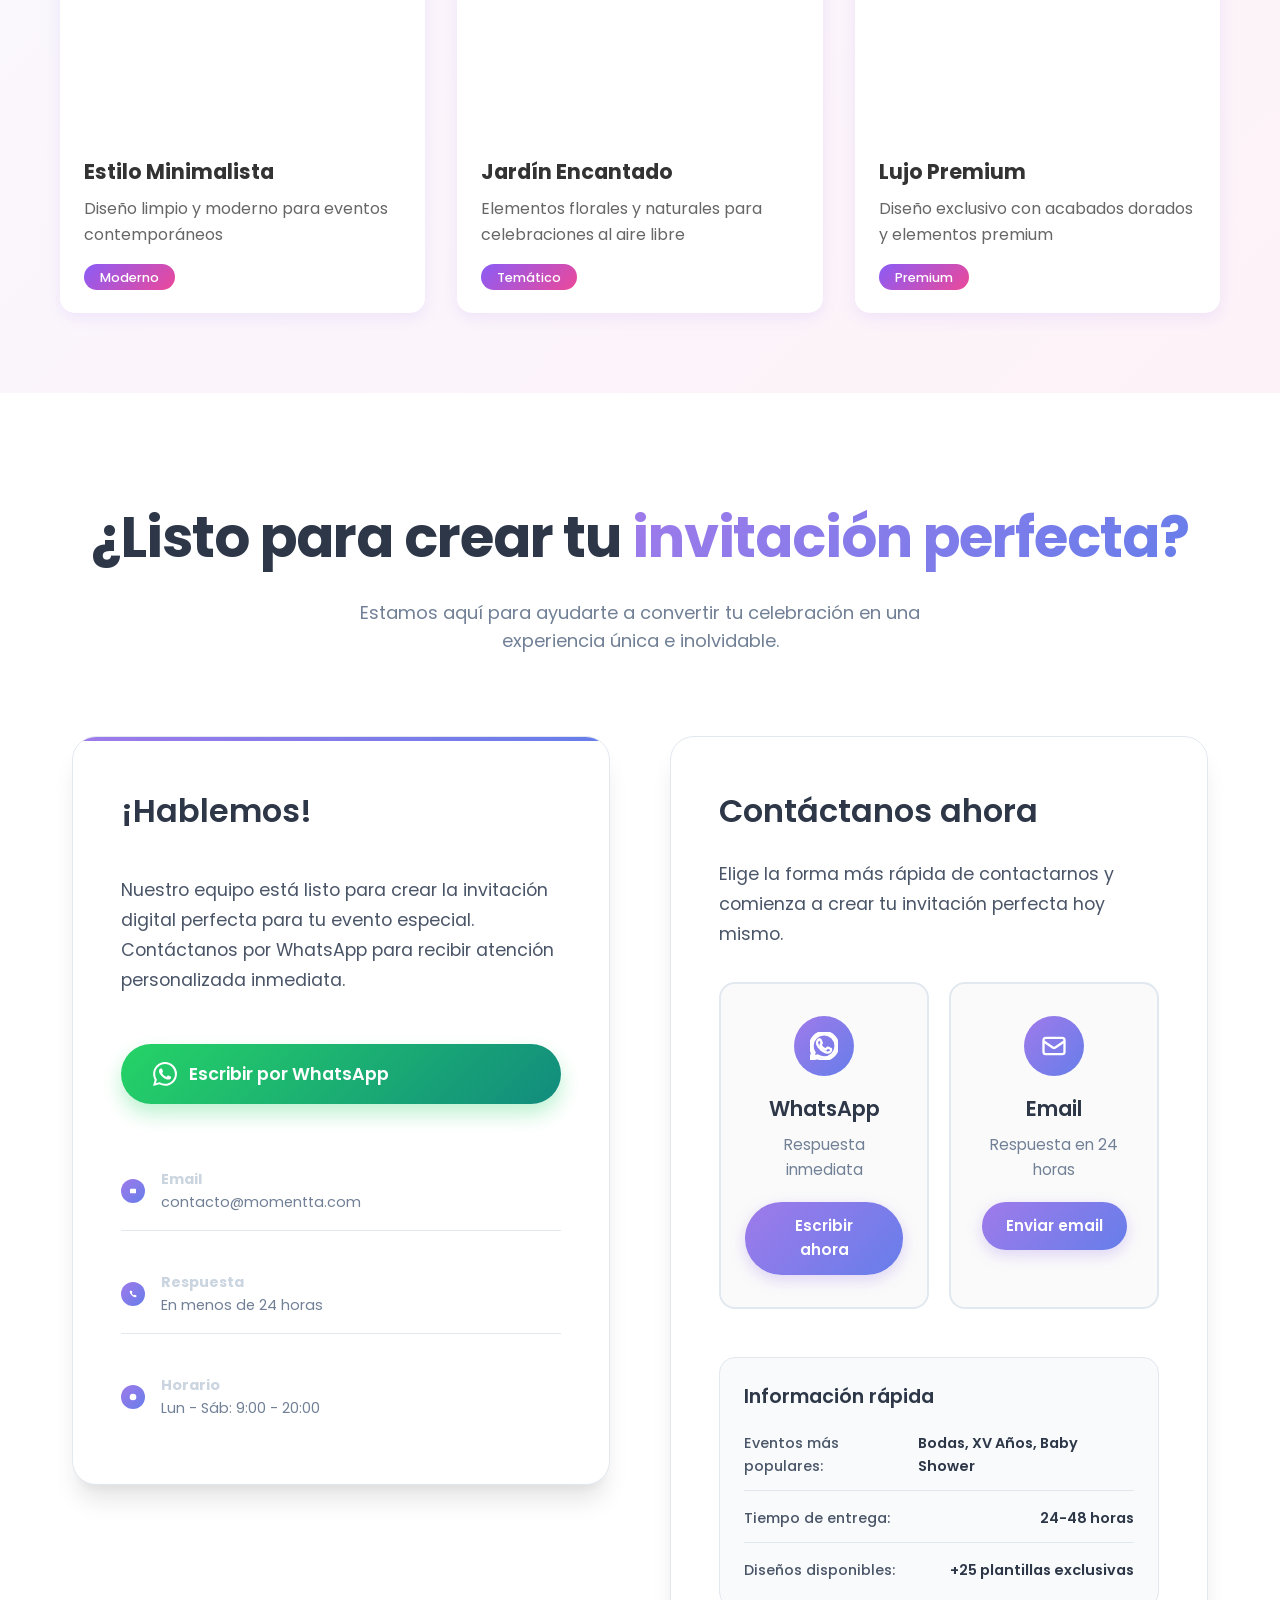
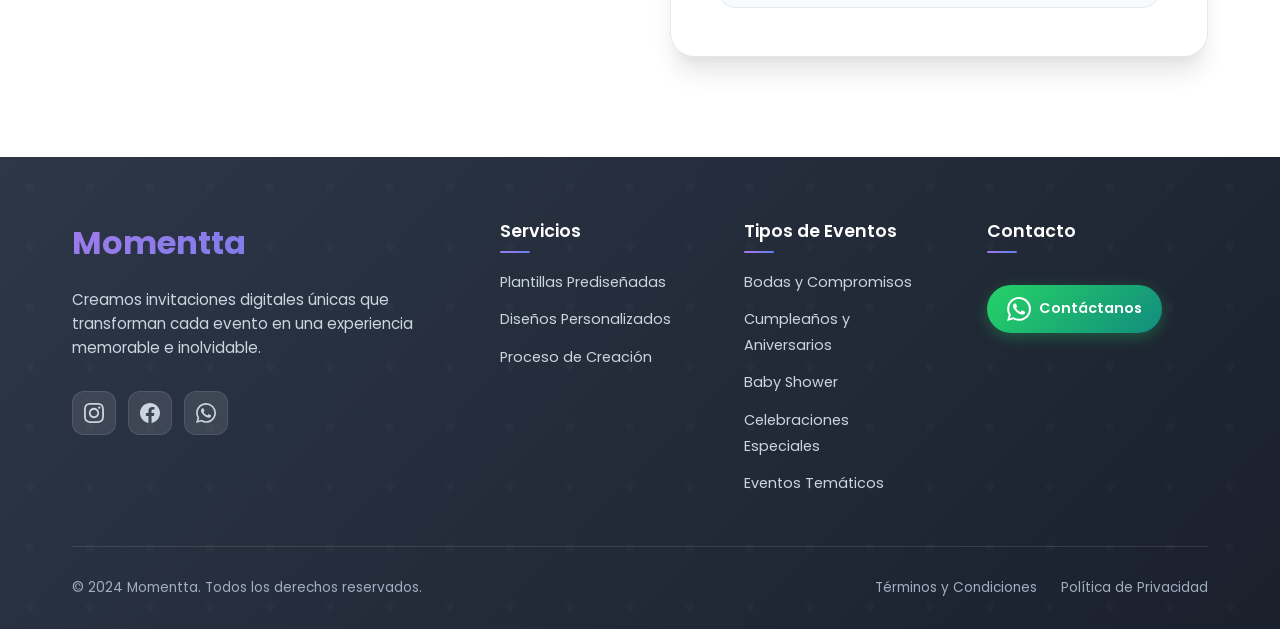
==== commit fc42b692: "Landing page Diseño en general listo. informacion cambiada y actualizada" ====
--- a/landingpage/index.html
+++ b/landingpage/index.html
@@ -6,6 +6,8 @@
     <title>Momentta - Invitaciones Digitales Únicas para Cada Ocasión</title>
     <link rel="stylesheet" href="https://cdn.jsdelivr.net/npm/swiper@11/swiper-bundle.min.css">
     <link rel="stylesheet" href="./assets/stylesheet.css">
+    <link rel="stylesheet" href="./assets/pruebas.css">
+    <link rel="stylesheet" href="./assets/contact.css">
     <link href="https://fonts.googleapis.com/css2?family=Poppins:wght@300;400;500;600;700&display=swap" rel="stylesheet">
     <link rel="stylesheet" href="https://cdnjs.cloudflare.com/ajax/libs/font-awesome/6.0.0/css/all.min.css">
 </head>
@@ -38,8 +40,8 @@
     <div class="container">
         <div class="hero-content">
             <div class="hero-text">
-                <h1>Invitaciones Digitales que Crean <span class="highlight">Momentos Únicos</span></h1>
-                <p>Transforma cada celebración en una experiencia memorable con nuestras invitaciones digitales personalizadas. Diseños únicos que se adaptan perfectamente a tu evento especial.</p>
+                <h1>Invitaciones Digitales para <span class="highlight">Momentos Inolvidables</span></h1>
+                <p>Convierte tu celebración en una experiencia única con invitaciones digitales diseñadas para emocionar y sorprender.</p>
                 <div class="hero-buttons">
                     <a href="#galeria" class="btn btn-primary">
                         <i class="fas fa-images"></i>
@@ -47,21 +49,21 @@
                     </a>
                     <a href="#personalizado" class="btn btn-secondary">
                         <i class="fas fa-magic"></i>
-                        Crear Mi Invitación
+                        Quiero mi invitacion
                     </a>
                 </div>
                 <div class="hero-stats">
                     <div class="stat">
-                        <span class="stat-number">24/7</span>
-                        <span class="stat-label">Atencion personalizada</span>
+                        <span class="stat-number">100%</span>
+                        <span class="stat-label">Hechas con amor</span>
                     </div>
                     <div class="stat">
-                        <span class="stat-number">24h</span>
+                        <span class="stat-number">24hs</span>
                         <span class="stat-label">Entrega Rápida</span>
                     </div>
                     <div class="stat">
-                        <span class="stat-number">100%</span>
-                        <span class="stat-label">Personalizable</span>
+                        <span class="stat-number">+25</span>
+                        <span class="stat-label">Diseños Exclusivos</span>
                     </div>
                 </div>
             </div>
@@ -128,6 +130,21 @@
     </div>
 </section>
 
+
+    <!--Seccion beneficios Titulo-->
+
+<section class="differentiator">
+  <div class="container">
+    <h2>Invitaciones digitales que marcan la diferencia</h2>
+    <p>
+      Olvídate de lo tradicional. Con nuestras invitaciones digitales, no solo envías un mensaje: 
+      creas una experiencia visual y emocionante que tus invitados recordarán. 
+      Rápidas de entregar, fáciles de compartir y con diseños únicos que hablan por ti.
+    </p>
+  </div>
+</section>
+
+
     <!-- Beneficios -->
     <section class="benefits">
         <div class="container">
@@ -143,8 +160,8 @@
                     <div class="benefit-icon">
                         <i class="fas fa-palette"></i>
                     </div>
-                    <h3>Totalmente Personalizable</h3>
-                    <p>Adaptamos cada diseño a tu estilo y evento</p>
+                    <h3>Diseños unicos para tu evento</h3>
+                    <p>Constantemente desarollamos nuevos modelos unicos para diversos eventos</p>
                 </div>
                 <div class="benefit-card">
                     <div class="benefit-icon">
@@ -164,47 +181,34 @@
         </div>
     </section>
 
-    <!-- Cómo Funciona -->
-    <section id="como-funciona" class="how-it-works">
-        <div class="container">
-            <div class="section-header">
-                <h2>¿Cómo Funciona?</h2>
-                <p>Crear tu invitación perfecta es más simple de lo que imaginas</p>
-            </div>
-            <div class="steps-grid">
-                <div class="step">
-                    <div class="step-number">1</div>
-                    <div class="step-content">
-                        <h3>Elige tu Estilo</h3>
-                        <p>Explora nuestra galería de plantillas o solicita un diseño completamente personalizado que refleje la esencia de tu evento</p>
-                        <div class="step-icon">
-                            <i class="fas fa-search"></i>
-                        </div>
-                    </div>
-                </div>
-                <div class="step">
-                    <div class="step-number">2</div>
-                    <div class="step-content">
-                        <h3>Personaliza los Detalles</h3>
-                        <p>Compártenos la información de tu evento: fecha, lugar, colores preferidos y cualquier elemento especial que quieras incluir</p>
-                        <div class="step-icon">
-                            <i class="fas fa-edit"></i>
-                        </div>
-                    </div>
-                </div>
-                <div class="step">
-                    <div class="step-number">3</div>
-                    <div class="step-content">
-                        <h3>Recibe y Comparte</h3>
-                        <p>En pocas horas tendrás tu invitación única lista para compartir con todos tus seres queridos</p>
-                        <div class="step-icon">
-                            <i class="fas fa-share"></i>
-                        </div>
-                    </div>
-                </div>
-            </div>
-        </div>
-    </section>
+   <section class="como-funciona">
+  <h2>¿Cómo funciona?</h2>
+  <p class="subtitulo">Organizar tu invitación perfecta es más fácil de lo que imaginas.</p>
+  
+  <div class="pasos">
+    <div class="paso">
+      <div class="numero">1</div>
+      <h3>Elige tu estilo</h3>
+      <p>Explora nuestra galería de plantillas y selecciona la que más te guste.</p>
+    </div>
+    <div class="paso">
+      <div class="numero">2</div>
+      <h3>Envíanos los detalles</h3>
+      <p>Compártenos la información de tu evento: fecha, lugar, colores y fotografías.</p>
+    </div>
+    <div class="paso">
+      <div class="numero">3</div>
+      <h3>Recibe y confirma</h3>
+      <p>Revisa tu invitación con toda la información antes de hacer el pago.</p>
+    </div>
+    <div class="paso">
+      <div class="numero">4</div>
+      <h3>Comparte con tus seres queridos</h3>
+      <p>Una vez confirmado y abonado, podrás enviar tu invitación personalizada a todos tus invitados.</p>
+    </div>
+  </div>
+</section>
+
 
     <!-- Galería de Plantillas -->
     <section id="galeria" class="gallery">
@@ -296,94 +300,191 @@
         </div>
     </section>
 
-    <!-- Sección Personalizado -->
-    <section id="personalizado" class="custom-section">
-        <div class="container">
-            <div class="custom-content">
-                <div class="custom-text">
-                    <h2>¿Tienes una Visión Única?</h2>
-                    <p>Creamos invitaciones completamente personalizadas que capturan la esencia de tu evento. Desde conceptos únicos hasta adaptaciones especiales, hacemos realidad tu visión perfecta.</p>
-                    <div class="custom-features">
-                        <div class="custom-feature">
-                            <i class="fas fa-check"></i>
-                            <span>Diseño 100% personalizado y único</span>
-                        </div>
-                        <div class="custom-feature">
-                            <i class="fas fa-check"></i>
-                            <span>Animaciones exclusivas y elementos interactivos</span>
-                        </div>
-                        <div class="custom-feature">
-                            <i class="fas fa-check"></i>
-                            <span>Colores, tipografías y estilo a tu medida</span>
-                        </div>
-                        <div class="custom-feature">
-                            <i class="fas fa-check"></i>
-                            <span>Adaptable a cualquier tipo de evento</span>
-                        </div>
-                    </div>
-                    <a href="https://wa.me/5492657305625?text=¡Hola! Me interesa crear una invitación digital personalizada con Momentta. ¿Podrías ayudarme con los detalles?" class="btn btn-whatsapp" target="_blank">
-                        <i class="fab fa-whatsapp"></i>
-                        Crear Mi Invitación Personalizada
+    <!-- Sección Contacto -->
+    <section class="contact-section">
+        <div class="section-header">
+            <h2 class="section-title">¿Listo para crear tu <span class="highlight">invitación perfecta?</span></h2>
+            <p class="section-subtitle">Estamos aquí para ayudarte a convertir tu celebración en una experiencia única e inolvidable.</p>
+        </div>
+
+        <div class="contact-container">
+            <div class="contact-info">
+                <h3 class="info-title">¡Hablemos!</h3>
+                <p class="info-text">
+                    Nuestro equipo está listo para crear la invitación digital perfecta para tu evento especial. 
+                    Contáctanos por WhatsApp para recibir atención personalizada inmediata.
+                </p>
+                
+                <a href="#" class="whatsapp-btn" id="whatsappBtn">
+                    <svg class="whatsapp-icon" viewBox="0 0 24 24">
+                        <path d="M17.472 14.382c-.297-.149-1.758-.867-2.03-.967-.273-.099-.471-.148-.67.15-.197.297-.767.966-.94 1.164-.173.199-.347.223-.644.075-.297-.15-1.255-.463-2.39-1.475-.883-.788-1.48-1.761-1.653-2.059-.173-.297-.018-.458.13-.606.134-.133.298-.347.446-.52.149-.174.198-.298.298-.497.099-.198.05-.371-.025-.52-.075-.149-.669-1.612-.916-2.207-.242-.579-.487-.5-.669-.51-.173-.008-.371-.01-.57-.01-.198 0-.52.074-.792.372-.272.297-1.04 1.016-1.04 2.479 0 1.462 1.065 2.875 1.213 3.074.149.198 2.096 3.2 5.077 4.487.709.306 1.262.489 1.694.625.712.227 1.36.195 1.871.118.571-.085 1.758-.719 2.006-1.413.248-.694.248-1.289.173-1.413-.074-.124-.272-.198-.57-.347m-5.421 7.403h-.004a9.87 9.87 0 01-5.031-1.378l-.361-.214-3.741.982.998-3.648-.235-.374a9.86 9.86 0 01-1.51-5.26c.001-5.45 4.436-9.884 9.888-9.884 2.64 0 5.122 1.03 6.988 2.898a9.825 9.825 0 012.893 6.994c-.003 5.45-4.437 9.884-9.885 9.884m8.413-18.297A11.815 11.815 0 0012.05 0C5.495 0 .16 5.335.157 11.892c0 2.096.547 4.142 1.588 5.945L.057 24l6.305-1.654a11.882 11.882 0 005.683 1.448h.005c6.554 0 11.890-5.335 11.893-11.893A11.821 11.821 0 0020.465 3.516"/>
+                    </svg>
+                    Escribir por WhatsApp
+                </a>
+
+                <div class="contact-details">
+                    <div class="contact-item">
+                        <div class="contact-icon">
+                            <svg viewBox="0 0 24 24">
+                                <path d="M3 8l7.89 5.26a2 2 0 002.22 0L21 8M5 19h14a2 2 0 002-2V7a2 2 0 00-2-2H5a2 2 0 00-2 2v10a2 2 0 002 2z"/>
+                            </svg>
+                        </div>
+                        <div>
+                            <strong>Email</strong><br>
+                            <span style="color: #718096;">contacto@momentta.com</span>
+                        </div>
+                    </div>
+                    
+                    <div class="contact-item">
+                        <div class="contact-icon">
+                            <svg viewBox="0 0 24 24">
+                                <path d="M22 16.92v3a2 2 0 01-2.18 2 19.79 19.79 0 01-8.63-3.07 19.5 19.5 0 01-6-6 19.79 19.79 0 01-3.07-8.67A2 2 0 014.11 2h3a2 2 0 012 1.72 12.84 12.84 0 00.7 2.81 2 2 0 01-.45 2.11L8.09 9.91a16 16 0 006 6l1.27-1.27a2 2 0 012.11-.45 12.84 12.84 0 002.81.7A2 2 0 0122 16.92z"/>
+                            </svg>
+                        </div>
+                        <div>
+                            <strong>Respuesta</strong><br>
+                            <span style="color: #718096;">En menos de 24 horas</span>
+                        </div>
+                    </div>
+
+                    <div class="contact-item">
+                        <div class="contact-icon">
+                            <svg viewBox="0 0 24 24">
+                                <circle cx="12" cy="12" r="10"/>
+                                <polyline points="12,6 12,12 16,14"/>
+                            </svg>
+                        </div>
+                        <div>
+                            <strong>Horario</strong><br>
+                            <span style="color: #718096;">Lun - Sáb: 9:00 - 20:00</span>
+                        </div>
+                    </div>
+                </div>
+            </div>
+
+            <div class="contact-form">
+                <h3 class="form-title">Contáctanos ahora</h3>
+                <p class="form-description">
+                    Elige la forma más rápida de contactarnos y comienza a crear tu invitación perfecta hoy mismo.
+                </p>
+                
+                <div class="contact-options">
+                    <div class="contact-option">
+                        <div class="option-icon">
+                            <svg viewBox="0 0 24 24" fill="none" stroke="currentColor" stroke-width="2">
+                                <path d="M17.472 14.382c-.297-.149-1.758-.867-2.03-.967-.273-.099-.471-.148-.67.15-.197.297-.767.966-.94 1.164-.173.199-.347.223-.644.075-.297-.15-1.255-.463-2.39-1.475-.883-.788-1.48-1.761-1.653-2.059-.173-.297-.018-.458.13-.606.134-.133.298-.347.446-.52.149-.174.198-.298.298-.497.099-.198.05-.371-.025-.52-.075-.149-.669-1.612-.916-2.207-.242-.579-.487-.5-.669-.51-.173-.008-.371-.01-.57-.01-.198 0-.52.074-.792.372-.272.297-1.04 1.016-1.04 2.479 0 1.462 1.065 2.875 1.213 3.074.149.198 2.096 3.2 5.077 4.487.709.306 1.262.489 1.694.625.712.227 1.36.195 1.871.118.571-.085 1.758-.719 2.006-1.413.248-.694.248-1.289.173-1.413-.074-.124-.272-.198-.57-.347m-5.421 7.403h-.004a9.87 9.87 0 01-5.031-1.378l-.361-.214-3.741.982.998-3.648-.235-.374a9.86 9.86 0 01-1.51-5.26c.001-5.45 4.436-9.884 9.888-9.884 2.64 0 5.122 1.03 6.988 2.898a9.825 9.825 0 012.893 6.994c-.003 5.45-4.437 9.884-9.885 9.884m8.413-18.297A11.815 11.815 0 0012.05 0C5.495 0 .16 5.335.157 11.892c0 2.096.547 4.142 1.588 5.945L.057 24l6.305-1.654a11.882 11.882 0 005.683 1.448h.005c6.554 0 11.890-5.335 11.893-11.893A11.821 11.821 0 0020.465 3.516"/>
+                            </svg>
+                        </div>
+                        <h4>WhatsApp</h4>
+                        <p>Respuesta inmediata</p>
+                        <a href="#" class="option-btn" id="whatsappOption">Escribir ahora</a>
+                    </div>
+
+                    <div class="contact-option">
+                        <div class="option-icon">
+                            <svg viewBox="0 0 24 24" fill="none" stroke="currentColor" stroke-width="2">
+                                <path d="M3 8l7.89 5.26a2 2 0 002.22 0L21 8M5 19h14a2 2 0 002-2V7a2 2 0 00-2-2H5a2 2 0 00-2 2v10a2 2 0 002 2z"/>
+                            </svg>
+                        </div>
+                        <h4>Email</h4>
+                        <p>Respuesta en 24 horas</p>
+                        <a href="mailto:contacto@momentta.com" class="option-btn">Enviar email</a>
+                    </div>
+                </div>
+
+                <div class="quick-info">
+                    <h4>Información rápida</h4>
+                    <div class="info-grid">
+                        <div class="info-item">
+                            <span class="info-label">Eventos más populares:</span>
+                            <span class="info-value">Bodas, XV Años, Baby Shower</span>
+                        </div>
+                        <div class="info-item">
+                            <span class="info-label">Tiempo de entrega:</span>
+                            <span class="info-value">24-48 horas</span>
+                        </div>
+                        <div class="info-item">
+                            <span class="info-label">Diseños disponibles:</span>
+                            <span class="info-value">+25 plantillas exclusivas</span>
+                        </div>
+                    </div>
+                </div>
+            </div>
+        </div>
+    </section>
+
+    <footer class="footer">
+        <div class="footer-container">
+            <div class="footer-content">
+                <div class="footer-brand">
+                    <a href="#" class="brand-logo">Momentta</a>
+                    <p class="brand-description">
+                        Creamos invitaciones digitales únicas que transforman cada evento en una experiencia memorable e inolvidable.
+                    </p>
+                    <div class="social-links">
+                        <a href="#" class="social-link" aria-label="Instagram">
+                            <svg width="20" height="20" viewBox="0 0 24 24" fill="currentColor">
+                                <path d="M12 2.163c3.204 0 3.584.012 4.85.07 3.252.148 4.771 1.691 4.919 4.919.058 1.265.069 1.645.069 4.849 0 3.205-.012 3.584-.069 4.849-.149 3.225-1.664 4.771-4.919 4.919-1.266.058-1.644.07-4.85.07-3.204 0-3.584-.012-4.849-.07-3.26-.149-4.771-1.699-4.919-4.92-.058-1.265-.07-1.644-.07-4.849 0-3.204.013-3.583.07-4.849.149-3.227 1.664-4.771 4.919-4.919 1.266-.057 1.645-.069 4.849-.069zm0-2.163c-3.259 0-3.667.014-4.947.072-4.358.2-6.78 2.618-6.98 6.98-.059 1.281-.073 1.689-.073 4.948 0 3.259.014 3.668.072 4.948.2 4.358 2.618 6.78 6.98 6.98 1.281.058 1.689.072 4.948.072 3.259 0 3.668-.014 4.948-.072 4.354-.2 6.782-2.618 6.979-6.98.059-1.28.073-1.689.073-4.948 0-3.259-.014-3.667-.072-4.947-.196-4.354-2.617-6.78-6.979-6.98-1.281-.059-1.69-.073-4.949-.073zm0 5.838c-3.403 0-6.162 2.759-6.162 6.162s2.759 6.163 6.162 6.163 6.162-2.759 6.162-6.163c0-3.403-2.759-6.162-6.162-6.162zm0 10.162c-2.209 0-4-1.79-4-4 0-2.209 1.791-4 4-4s4 1.791 4 4c0 2.21-1.791 4-4 4zm6.406-11.845c-.796 0-1.441.645-1.441 1.44s.645 1.44 1.441 1.44c.795 0 1.439-.645 1.439-1.44s-.644-1.44-1.439-1.44z"/>
+                            </svg>
+                        </a>
+                        <a href="#" class="social-link" aria-label="Facebook">
+                            <svg width="20" height="20" viewBox="0 0 24 24" fill="currentColor">
+                                <path d="M24 12.073c0-6.627-5.373-12-12-12s-12 5.373-12 12c0 5.99 4.388 10.954 10.125 11.854v-8.385H7.078v-3.47h3.047V9.43c0-3.007 1.792-4.669 4.533-4.669 1.312 0 2.686.235 2.686.235v2.953H15.83c-1.491 0-1.956.925-1.956 1.874v2.25h3.328l-.532 3.47h-2.796v8.385C19.612 23.027 24 18.062 24 12.073z"/>
+                            </svg>
+                        </a>
+                        <a href="#" class="social-link" aria-label="WhatsApp">
+                            <svg width="20" height="20" viewBox="0 0 24 24" fill="currentColor">
+                                <path d="M17.472 14.382c-.297-.149-1.758-.867-2.03-.967-.273-.099-.471-.148-.67.15-.197.297-.767.966-.94 1.164-.173.199-.347.223-.644.075-.297-.15-1.255-.463-2.39-1.475-.883-.788-1.48-1.761-1.653-2.059-.173-.297-.018-.458.13-.606.134-.133.298-.347.446-.52.149-.174.198-.298.298-.497.099-.198.05-.371-.025-.52-.075-.149-.669-1.612-.916-2.207-.242-.579-.487-.5-.669-.51-.173-.008-.371-.01-.57-.01-.198 0-.52.074-.792.372-.272.297-1.04 1.016-1.04 2.479 0 1.462 1.065 2.875 1.213 3.074.149.198 2.096 3.2 5.077 4.487.709.306 1.262.489 1.694.625.712.227 1.36.195 1.871.118.571-.085 1.758-.719 2.006-1.413.248-.694.248-1.289.173-1.413-.074-.124-.272-.198-.57-.347m-5.421 7.403h-.004a9.87 9.87 0 01-5.031-1.378l-.361-.214-3.741.982.998-3.648-.235-.374a9.86 9.86 0 01-1.51-5.26c.001-5.45 4.436-9.884 9.888-9.884 2.64 0 5.122 1.03 6.988 2.898a9.825 9.825 0 012.893 6.994c-.003 5.45-4.437 9.884-9.885 9.884m8.413-18.297A11.815 11.815 0 0012.05 0C5.495 0 .16 5.335.157 11.892c0 2.096.547 4.142 1.588 5.945L.057 24l6.305-1.654a11.882 11.882 0 005.683 1.448h.005c6.554 0 11.890-5.335 11.893-11.893A11.821 11.821 0 0020.465 3.516"/>
+                            </svg>
+                        </a>
+                    </div>
+                </div>
+
+                <div class="footer-section">
+                    <h3>Servicios</h3>
+                    <ul class="footer-links">
+                        <li><a href="#">Plantillas Prediseñadas</a></li>
+                        <li><a href="#">Diseños Personalizados</a></li>
+                        <li><a href="#">Proceso de Creación</a></li>
+                    </ul>
+                </div>
+
+                <div class="footer-section">
+                    <h3>Tipos de Eventos</h3>
+                    <ul class="footer-links">
+                        <li><a href="#">Bodas y Compromisos</a></li>
+                        <li><a href="#">Cumpleaños y Aniversarios</a></li>
+                        <li><a href="#">Baby Shower</a></li>
+                        <li><a href="#">Celebraciones Especiales</a></li>
+                        <li><a href="#">Eventos Temáticos</a></li>
+                    </ul>
+                </div>
+
+                <div class="footer-section">
+                    <h3>Contacto</h3>
+                    <a href="#" class="whatsapp-footer-btn" id="whatsappFooter">
+                        <svg class="whatsapp-icon" viewBox="0 0 24 24">
+                            <path d="M17.472 14.382c-.297-.149-1.758-.867-2.03-.967-.273-.099-.471-.148-.67.15-.197.297-.767.966-.94 1.164-.173.199-.347.223-.644.075-.297-.15-1.255-.463-2.39-1.475-.883-.788-1.48-1.761-1.653-2.059-.173-.297-.018-.458.13-.606.134-.133.298-.347.446-.52.149-.174.198-.298.298-.497.099-.198.05-.371-.025-.52-.075-.149-.669-1.612-.916-2.207-.242-.579-.487-.5-.669-.51-.173-.008-.371-.01-.57-.01-.198 0-.52.074-.792.372-.272.297-1.04 1.016-1.04 2.479 0 1.462 1.065 2.875 1.213 3.074.149.198 2.096 3.2 5.077 4.487.709.306 1.262.489 1.694.625.712.227 1.36.195 1.871.118.571-.085 1.758-.719 2.006-1.413.248-.694.248-1.289.173-1.413-.074-.124-.272-.198-.57-.347m-5.421 7.403h-.004a9.87 9.87 0 01-5.031-1.378l-.361-.214-3.741.982.998-3.648-.235-.374a9.86 9.86 0 01-1.51-5.26c.001-5.45 4.436-9.884 9.888-9.884 2.64 0 5.122 1.03 6.988 2.898a9.825 9.825 0 012.893 6.994c-.003 5.45-4.437 9.884-9.885 9.884m8.413-18.297A11.815 11.815 0 0012.05 0C5.495 0 .16 5.335.157 11.892c0 2.096.547 4.142 1.588 5.945L.057 24l6.305-1.654a11.882 11.882 0 005.683 1.448h.005c6.554 0 11.890-5.335 11.893-11.893A11.821 11.821 0 0020.465 3.516"/>
+                        </svg>
+                        Contáctanos
                     </a>
                 </div>
-                <div class="custom-image">
-                    <img src="./images/carta.png" alt="Proceso de Diseño Personalizado">
-                </div>
-            </div>
-        </div>
-    </section>
-
-    <!-- Footer -->
-    <footer id="contacto" class="footer">
-        <div class="container">
-            <div class="footer-content">
-                <div class="footer-section">
-                    <h3>Momentta</h3>
-                    <p>Creamos invitaciones digitales únicas que transforman cada evento en una experiencia memorable e inolvidable.</p>
-                    <div class="social-links">
-                        <a href="#"><i class="fab fa-instagram"></i></a>
-                        <a href="#"><i class="fab fa-facebook"></i></a>
-                        <a href="https://wa.me/5492657305625" target="_blank"><i class="fab fa-whatsapp"></i></a>
-                    </div>
-                </div>
-                <div class="footer-section">
-                    <h4>Servicios</h4>
-                    <ul>
-                        <li><a href="#galeria">Plantillas Prediseñadas</a></li>
-                        <li><a href="#personalizado">Diseños Personalizados</a></li>
-                        <li><a href="#como-funciona">Proceso de Creación</a></li>
-                    </ul>
-                </div>
-                <div class="footer-section">
-                    <h4>Tipos de Eventos</h4>
-                    <ul>
-                        <li>Bodas y Compromisos</li>
-                        <li>Cumpleaños y Aniversarios</li>
-                        <li>Baby Shower</li>
-                        <li>Celebraciones Especiales</li>
-                        <li>Eventos Temáticos</li>
-                        <li>Y mucho más...</li>
-                    </ul>
-                </div>
-                <div class="footer-section">
-                    <h4>Contacto</h4>
-                    <div class="contact-info">
-                        <p><i class="fab fa-whatsapp"></i> +54 9 2657 305625</p>
-                        <p><i class="fas fa-envelope"></i> hola@momentta.com</p>
-                    </div>
-                    <a href="https://wa.me/5492657305625?text=¡Hola! Me interesa conocer más sobre las invitaciones digitales de Momentta" class="btn btn-whatsapp-footer" target="_blank">
-                        <i class="fab fa-whatsapp"></i>
-                        Contáctanos por WhatsApp
-                    </a>
-                </div>
-            </div>
+            </div>
+
             <div class="footer-bottom">
-                <p>&copy; 2024 Momentta. Todos los derechos reservados.</p>
+                <div class="copyright">
+                    © 2024 Momentta. Todos los derechos reservados.
+                </div>
+                <div class="footer-legal">
+                    <a href="#">Términos y Condiciones</a>
+                    <a href="#">Política de Privacidad</a>
+                </div>
             </div>
         </div>
     </footer>
 
     <script src="https://cdn.jsdelivr.net/npm/swiper@11/swiper-bundle.min.js"></script>
     <script src="./js/main.js"></script>
+    <script src="./js/contact.js"></script>
 </body>
 </html>
--- a/landingpage/assets/stylesheet.css
+++ b/landingpage/assets/stylesheet.css
@@ -428,10 +428,46 @@
     color: #8B5CF6;
 }
 
+
+.differentiator {
+  text-align: center;
+  padding: 60px 20px;
+  background: linear-gradient(135deg, #ffffff, #fdf3ff);
+}
+
+.differentiator .container {
+  max-width: 800px;
+  margin: 0 auto;
+}
+
+.differentiator h2 {
+  font-size: 2rem;
+  font-weight: 700;
+  color: #333;
+  margin-bottom: 20px;
+}
+
+.differentiator p {
+  font-size: 1.1rem;
+  color: #555;
+  line-height: 1.6;
+}
+
+@media (max-width: 768px) {
+  .differentiator h2 {
+    font-size: 1.5rem;
+  }
+  .differentiator p {
+    font-size: 1rem;
+  }
+}
+
+
 /* Benefits Section */
 .benefits {
-    padding: 5rem 0;
+    padding: 3rem 0;
     background: linear-gradient(135deg, #f8f9ff 0%, #fdf2f8 100%);
+    margin-bottom: 2rem;
 }
 
 .benefits-grid {
@@ -442,7 +478,7 @@
 
 .benefit-card {
     background: white;
-    padding: 2rem;
+    padding: 3rem;
     border-radius: 15px;
     text-align: center;
     box-shadow: 0 5px 15px rgba(139, 92, 246, 0.1);
@@ -480,70 +516,59 @@
 }
 
 /* How It Works Section */
-.how-it-works {
-    padding: 5rem 0;
-    background: white;
-}
-
-.section-header {
-    text-align: center;
-    margin-bottom: 4rem;
-}
-
-.section-header h2 {
-    font-size: 2.5rem;
-    margin-bottom: 1rem;
-    color: #333;
-}
-
-.section-header p {
-    font-size: 1.1rem;
-    color: #666;
-    max-width: 600px;
-    margin: 0 auto;
-}
-
-.steps-grid {
-    display: grid;
-    grid-template-columns: repeat(auto-fit, minmax(300px, 1fr));
-    gap: 3rem;
-}
-
-.step {
-    position: relative;
-    text-align: center;
-}
-
-.step-number {
-    width: 60px;
-    height: 60px;
-    background: linear-gradient(135deg, #8B5CF6 0%, #EC4899 100%);
-    color: white;
-    border-radius: 50%;
-    display: flex;
-    align-items: center;
-    justify-content: center;
-    font-size: 1.5rem;
-    font-weight: 700;
-    margin: 0 auto 2rem;
-}
-
-.step-content h3 {
-    font-size: 1.5rem;
-    margin-bottom: 1rem;
-    color: #333;
-}
-
-.step-content p {
-    color: #666;
-    margin-bottom: 1.5rem;
-    line-height: 1.6;
-}
-
-.step-icon {
-    font-size: 3rem;
-    color: #8B5CF6;
-    opacity: 0.3;
+.como-funciona {
+  text-align: center;
+  padding: 4rem 1rem;
+  max-width: 1100px;
+  margin: auto;
+}
+
+.como-funciona h2 {
+  font-size: 2rem;
+  font-weight: 800;
+  margin-bottom: 0.5rem;
+}
+
+.como-funciona .subtitulo {
+  color: #666;
+  margin-bottom: 3rem;
+}
+
+.pasos {
+  display: grid;
+  grid-template-columns: repeat(auto-fit, minmax(240px, 1fr));
+  gap: 2rem;
+}
+
+.paso {
+  padding: 1.5rem;
+}
+
+.numero {
+  background: linear-gradient(135deg, #d946ef, #9333ea);
+  color: white;
+  font-weight: bold;
+  font-size: 1.5rem;
+  width: 45px;
+  height: 45px;
+  display: flex;
+  align-items: center;
+  justify-content: center;
+  border-radius: 50%;
+  margin: auto;
+  margin-bottom: 1rem;
+}
+
+.paso h3 {
+  font-size: 1.2rem;
+  font-weight: 700;
+  margin-bottom: 0.5rem;
+}
+
+.paso p {
+  font-size: 0.95rem;
+  color: #555;
+  line-height: 1.5;
 }
 
 /* Gallery Section */
@@ -687,86 +712,242 @@
 
 /* Footer */
 .footer {
-    background: #1a1a2e;
-    color: white;
-    padding: 3rem 0 1rem;
-}
-
-.footer-content {
-    display: grid;
-    grid-template-columns: repeat(auto-fit, minmax(250px, 1fr));
-    gap: 2rem;
-    margin-bottom: 2rem;
-}
-
-.footer-section h3,
-.footer-section h4 {
-    margin-bottom: 1rem;
-}
-
-.footer-section h3 {
-    background: linear-gradient(135deg, #8B5CF6 0%, #EC4899 100%);
-    -webkit-background-clip: text;
-    -webkit-text-fill-color: transparent;
-    background-clip: text;
-    font-size: 1.8rem;
-}
-
-.footer-section ul {
-    list-style: none;
-}
-
-.footer-section ul li {
-    margin-bottom: 0.5rem;
-}
-
-.footer-section ul li a {
-    color: #bdc3c7;
-    text-decoration: none;
-    transition: color 0.3s ease;
-}
-
-.footer-section ul li a:hover {
-    color: white;
-}
-
-.social-links {
-    display: flex;
-    gap: 1rem;
-    margin-top: 1rem;
-}
-
-.social-links a {
-    width: 40px;
-    height: 40px;
-    background: #34495e;
-    border-radius: 50%;
-    display: flex;
-    align-items: center;
-    justify-content: center;
-    color: white;
-    text-decoration: none;
-    transition: background 0.3s ease;
-}
-
-.social-links a:hover {
-    background: linear-gradient(135deg, #8B5CF6 0%, #EC4899 100%);
-}
-
-.contact-info p {
-    display: flex;
-    align-items: center;
-    gap: 0.5rem;
-    margin-bottom: 0.5rem;
-    color: #bdc3c7;
-}
-
-.footer-bottom {
-    text-align: center;
-    padding-top: 2rem;
-    border-top: 1px solid #34495e;
-    color: #bdc3c7;
-}
+            background: linear-gradient(135deg, #2d3748 0%, #1a202c 100%);
+            color: white;
+            padding: 60px 0 30px;
+            position: relative;
+            overflow: hidden;
+        }
+
+        .footer::before {
+            content: '';
+            position: absolute;
+            top: 0;
+            left: 0;
+            right: 0;
+            bottom: 0;
+            background: url("data:image/svg+xml,%3Csvg width='60' height='60' viewBox='0 0 60 60' xmlns='http://www.w3.org/2000/svg'%3E%3Cg fill='none' fill-rule='evenodd'%3E%3Cg fill='%23ffffff' fill-opacity='0.02'%3E%3Ccircle cx='30' cy='30' r='4'/%3E%3C/g%3E%3C/g%3E%3C/svg%3E") repeat;
+            pointer-events: none;
+        }
+
+        .footer-container {
+            max-width: 1200px;
+            margin: 0 auto;
+            padding: 0 2rem;
+            position: relative;
+            z-index: 1;
+        }
+
+        .footer-content {
+            display: grid;
+            grid-template-columns: 2fr 1fr 1fr 1.2fr;
+            gap: 60px;
+            margin-bottom: 50px;
+        }
+
+        .footer-brand {
+            max-width: 350px;
+        }
+
+        .brand-logo {
+            font-size: 2rem;
+            font-weight: 700;
+            background: linear-gradient(135deg, #9f7aea 0%, #667eea 100%);
+            -webkit-background-clip: text;
+            -webkit-text-fill-color: transparent;
+            background-clip: text;
+            margin-bottom: 20px;
+            display: block;
+            text-decoration: none;
+        }
+
+        .brand-description {
+            color: #cbd5e0;
+            line-height: 1.6;
+            margin-bottom: 30px;
+            font-size: 0.95rem;
+        }
+
+        .social-links {
+            display: flex;
+            gap: 12px;
+        }
+
+        .social-link {
+            width: 44px;
+            height: 44px;
+            background: rgba(255, 255, 255, 0.1);
+            border-radius: 12px;
+            display: flex;
+            align-items: center;
+            justify-content: center;
+            color: #cbd5e0;
+            text-decoration: none;
+            transition: all 0.3s ease;
+            border: 1px solid rgba(255, 255, 255, 0.1);
+        }
+
+        .social-link:hover {
+            background: linear-gradient(135deg, #9f7aea 0%, #667eea 100%);
+            color: white;
+            transform: translateY(-2px);
+            border-color: transparent;
+        }
+
+        .footer-section h3 {
+            font-size: 1.1rem;
+            font-weight: 600;
+            margin-bottom: 24px;
+            color: white;
+            position: relative;
+        }
+
+        .footer-section h3::after {
+            content: '';
+            position: absolute;
+            bottom: -8px;
+            left: 0;
+            width: 30px;
+            height: 2px;
+            background: linear-gradient(135deg, #9f7aea 0%, #667eea 100%);
+            border-radius: 1px;
+        }
+
+        .footer-links {
+            list-style: none;
+            display: flex;
+            flex-direction: column;
+            gap: 12px;
+        }
+
+        .footer-links a {
+            color: #cbd5e0;
+            text-decoration: none;
+            font-size: 0.9rem;
+            transition: all 0.3s ease;
+            padding: 4px 0;
+        }
+
+        .footer-links a:hover {
+            color: #9f7aea;
+            padding-left: 8px;
+        }
+
+        .contact-info {
+            display: flex;
+            flex-direction: column;
+            gap: 16px;
+        }
+
+        .contact-item {
+            display: flex;
+            align-items: center;
+            gap: 12px;
+            color: #cbd5e0;
+            font-size: 0.9rem;
+        }
+
+        .contact-icon {
+            width: 18px;
+            height: 18px;
+            fill: #9f7aea;
+            flex-shrink: 0;
+        }
+
+        .whatsapp-footer-btn {
+            display: inline-flex;
+            align-items: center;
+            gap: 8px;
+            background: linear-gradient(135deg, #25d366 0%, #128c7e 100%);
+            color: white;
+            padding: 12px 20px;
+            border-radius: 25px;
+            text-decoration: none;
+            font-weight: 600;
+            font-size: 0.9rem;
+            transition: all 0.3s ease;
+            margin-top: 16px;
+            box-shadow: 0 4px 15px rgba(37, 211, 102, 0.3);
+        }
+
+        .whatsapp-footer-btn:hover {
+            transform: translateY(-2px);
+            box-shadow: 0 6px 20px rgba(37, 211, 102, 0.4);
+        }
+
+        .whatsapp-icon {
+            width: 16px;
+            height: 16px;
+            fill: currentColor;
+        }
+
+        .footer-bottom {
+            border-top: 1px solid rgba(255, 255, 255, 0.1);
+            padding-top: 30px;
+            display: flex;
+            justify-content: space-between;
+            align-items: center;
+        }
+
+        .copyright {
+            color: #a0aec0;
+            font-size: 0.85rem;
+        }
+
+        .footer-legal {
+            display: flex;
+            gap: 24px;
+        }
+
+        .footer-legal a {
+            color: #a0aec0;
+            text-decoration: none;
+            font-size: 0.85rem;
+            transition: color 0.3s ease;
+        }
+
+        .footer-legal a:hover {
+            color: #9f7aea;
+        }
+
+        @media (max-width: 768px) {
+            .footer {
+                padding: 40px 0 20px;
+            }
+
+            .footer-content {
+                grid-template-columns: 1fr;
+                gap: 40px;
+                text-align: center;
+            }
+
+            .footer-brand {
+                max-width: none;
+            }
+
+            .footer-section h3::after {
+                left: 50%;
+                transform: translateX(-50%);
+            }
+
+            .footer-bottom {
+                flex-direction: column;
+                gap: 20px;
+                text-align: center;
+            }
+
+            .footer-legal {
+                flex-direction: column;
+                gap: 12px;
+            }
+        }
+
+        @media (max-width: 1024px) and (min-width: 769px) {
+            .footer-content {
+                grid-template-columns: 1fr 1fr;
+                gap: 40px;
+            }
+        }
 
 /* Responsive Design */
 @media (max-width: 768px) {
--- a/landingpage/assets/contact.css
+++ b/landingpage/assets/contact.css
@@ -0,0 +1,320 @@
+ .contact-section {
+            padding: 100px 0;
+            max-width: 1200px;
+            margin: 0 auto;
+            padding-left: 2rem;
+            padding-right: 2rem;
+        }
+
+        .section-header {
+            text-align: center;
+            margin-bottom: 80px;
+        }
+
+        .section-title {
+            font-size: 3.5rem;
+            font-weight: 700;
+            color: #2d3748;
+            margin-bottom: 1rem;
+            letter-spacing: -0.02em;
+        }
+
+        .section-title .highlight {
+            background: linear-gradient(135deg, #9f7aea 0%, #667eea 100%);
+            -webkit-background-clip: text;
+            -webkit-text-fill-color: transparent;
+            background-clip: text;
+        }
+
+        .section-subtitle {
+            font-size: 1.125rem;
+            color: #718096;
+            max-width: 600px;
+            margin: 0 auto;
+            font-weight: 400;
+           
+        }
+
+        .contact-container {
+            display: grid;
+            grid-template-columns: 1fr 1fr;
+            gap: 60px;
+            align-items: start;
+            margin-top: 60px;
+        }
+
+        .contact-info {
+            background: white;
+            border-radius: 24px;
+            padding: 48px;
+            box-shadow: 0 20px 25px -5px rgba(0, 0, 0, 0.1), 0 10px 10px -5px rgba(0, 0, 0, 0.04);
+            border: 1px solid #e2e8f0;
+            position: relative;
+            overflow: hidden;
+        }
+
+        .contact-info::before {
+            content: '';
+            position: absolute;
+            top: 0;
+            left: 0;
+            right: 0;
+            height: 4px;
+            background: linear-gradient(135deg, #9f7aea 0%, #667eea 100%);
+        }
+
+        .info-title {
+            font-size: 2rem;
+            color: #2d3748;
+            margin-bottom: 1.5rem;
+            font-weight: 600;
+        }
+
+        .info-text {
+            color: #4a5568;
+            font-size: 1.1rem;
+            margin-bottom: 2rem;
+            line-height: 1.7;
+        }
+
+        .whatsapp-btn {
+            display: inline-flex;
+            align-items: center;
+            gap: 12px;
+            background: linear-gradient(135deg, #25d366 0%, #128c7e 100%);
+            color: white;
+            padding: 16px 32px;
+            border-radius: 50px;
+            text-decoration: none;
+            font-weight: 600;
+            font-size: 1.1rem;
+            transition: all 0.3s ease;
+            box-shadow: 0 10px 20px rgba(37, 211, 102, 0.3);
+            border: none;
+            cursor: pointer;
+            margin-bottom: 2rem;
+        }
+
+        .whatsapp-btn:hover {
+            transform: translateY(-2px);
+            box-shadow: 0 15px 30px rgba(37, 211, 102, 0.4);
+        }
+
+        .whatsapp-icon {
+            width: 24px;
+            height: 24px;
+            fill: currentColor;
+        }
+
+        .contact-details {
+            display: flex;
+            flex-direction: column;
+            gap: 1.5rem;
+        }
+
+        .contact-item {
+            display: flex;
+            align-items: center;
+            gap: 16px;
+            padding: 16px 0;
+            border-bottom: 1px solid #e2e8f0;
+        }
+
+        .contact-item:last-child {
+            border-bottom: none;
+        }
+
+        .contact-icon {
+            width: 24px;
+            height: 24px;
+            padding: 8px;
+            background: linear-gradient(135deg, #9f7aea 0%, #667eea 100%);
+            border-radius: 12px;
+            display: flex;
+            align-items: center;
+            justify-content: center;
+        }
+
+        .contact-icon svg {
+            width: 16px;
+            height: 16px;
+            fill: white;
+        }
+
+        .contact-form {
+            background: white;
+            border-radius: 24px;
+            padding: 48px;
+            box-shadow: 0 20px 25px -5px rgba(0, 0, 0, 0.1), 0 10px 10px -5px rgba(0, 0, 0, 0.04);
+            border: 1px solid #e2e8f0;
+        }
+
+        .form-title {
+            font-size: 2rem;
+            color: #2d3748;
+            margin-bottom: 1.5rem;
+            font-weight: 600;
+        }
+
+        .form-description {
+            color: #4a5568;
+            font-size: 1.1rem;
+            margin-bottom: 2rem;
+            line-height: 1.7;
+        }
+
+        .contact-options {
+            display: grid;
+            grid-template-columns: 1fr 1fr;
+            gap: 20px;
+            margin-bottom: 3rem;
+        }
+
+        .contact-option {
+            text-align: center;
+            padding: 32px 24px;
+            border: 2px solid #e2e8f0;
+            border-radius: 16px;
+            transition: all 0.3s ease;
+            background: #fafafa;
+        }
+
+        .contact-option:hover {
+            border-color: #9f7aea;
+            transform: translateY(-4px);
+            box-shadow: 0 10px 25px rgba(159, 122, 234, 0.15);
+        }
+
+        .option-icon {
+            width: 60px;
+            height: 60px;
+            margin: 0 auto 16px;
+            background: linear-gradient(135deg, #9f7aea 0%, #667eea 100%);
+            border-radius: 50%;
+            display: flex;
+            align-items: center;
+            justify-content: center;
+        }
+
+        .option-icon svg {
+            width: 28px;
+            height: 28px;
+            color: white;
+        }
+
+        .contact-option h4 {
+            font-size: 1.3rem;
+            color: #2d3748;
+            margin-bottom: 8px;
+            font-weight: 600;
+        }
+
+        .contact-option p {
+            color: #718096;
+            margin-bottom: 20px;
+            font-size: 0.95rem;
+        }
+
+        .option-btn {
+            display: inline-block;
+            background: linear-gradient(135deg, #9f7aea 0%, #667eea 100%);
+            color: white;
+            padding: 12px 24px;
+            border-radius: 50px;
+            text-decoration: none;
+            font-weight: 600;
+            font-size: 0.95rem;
+            transition: all 0.3s ease;
+            box-shadow: 0 5px 15px rgba(159, 122, 234, 0.3);
+        }
+
+        .option-btn:hover {
+            transform: translateY(-2px);
+            box-shadow: 0 8px 20px rgba(159, 122, 234, 0.4);
+        }
+
+        .quick-info {
+            background: #f8fafc;
+            border-radius: 16px;
+            padding: 24px;
+            border: 1px solid #e2e8f0;
+        }
+
+        .quick-info h4 {
+            color: #2d3748;
+            font-size: 1.2rem;
+            margin-bottom: 20px;
+            font-weight: 600;
+        }
+
+        .info-grid {
+            display: flex;
+            flex-direction: column;
+            gap: 16px;
+        }
+
+        .info-item {
+            display: flex;
+            justify-content: space-between;
+            align-items: center;
+            padding-bottom: 12px;
+            border-bottom: 1px solid #e2e8f0;
+        }
+
+        .info-item:last-child {
+            border-bottom: none;
+            padding-bottom: 0;
+        }
+
+        .info-label {
+            font-weight: 500;
+            color: #4a5568;
+            font-size: 0.9rem;
+        }
+
+        .info-value {
+            color: #2d3748;
+            font-weight: 600;
+            font-size: 0.9rem;
+        }
+
+        @media (max-width: 768px) {
+            .contact-container {
+                grid-template-columns: 1fr;
+                gap: 40px;
+            }
+            
+            .section-title {
+                font-size: 2.5rem;
+            }
+            
+            .contact-info,
+            .contact-form {
+                padding: 32px 24px;
+            }
+            
+            .contact-section {
+                padding: 60px 0;
+            }
+        }
+
+        /* Animaciones */
+        @keyframes fadeInUp {
+            from {
+                opacity: 0;
+                transform: translateY(30px);
+            }
+            to {
+                opacity: 1;
+                transform: translateY(0);
+            }
+        }
+
+        .contact-info,
+        .contact-form {
+            animation: fadeInUp 0.8s ease-out;
+        }
+
+        .contact-form {
+            animation-delay: 0.2s;
+        }
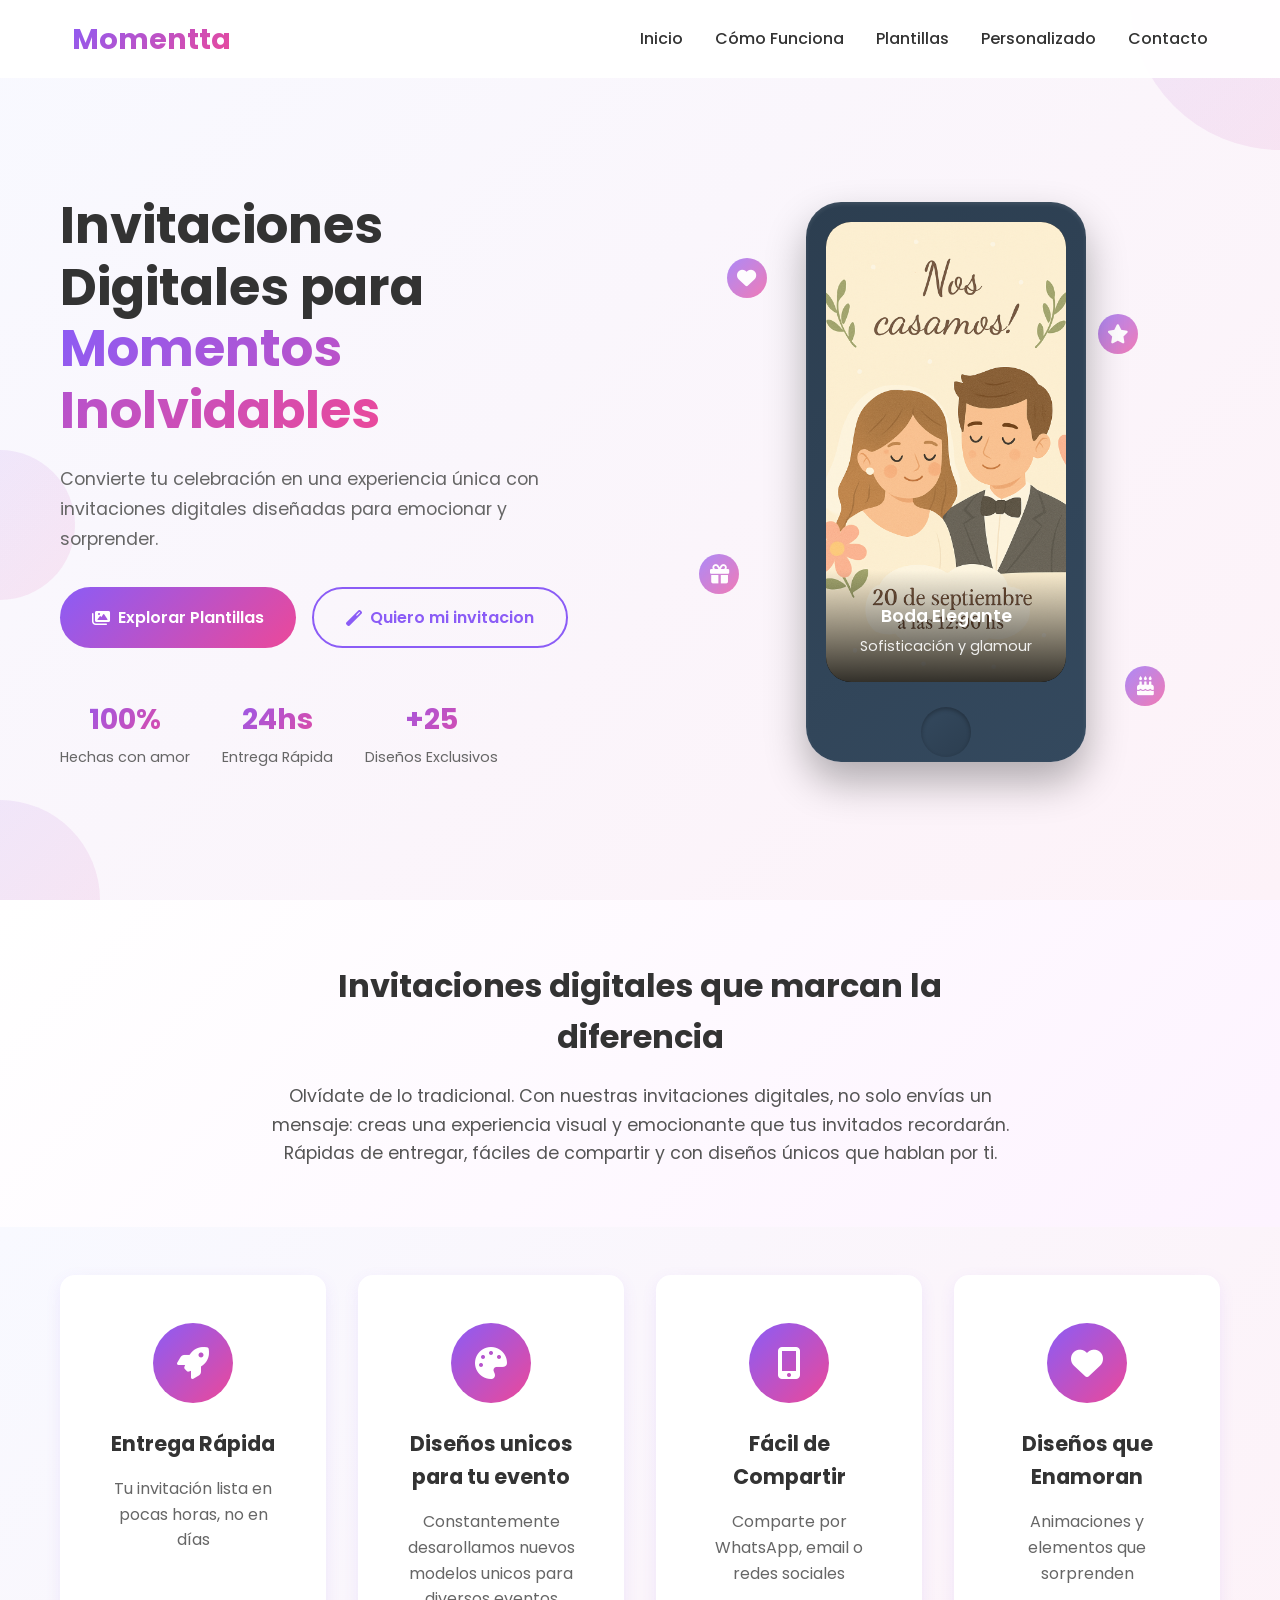
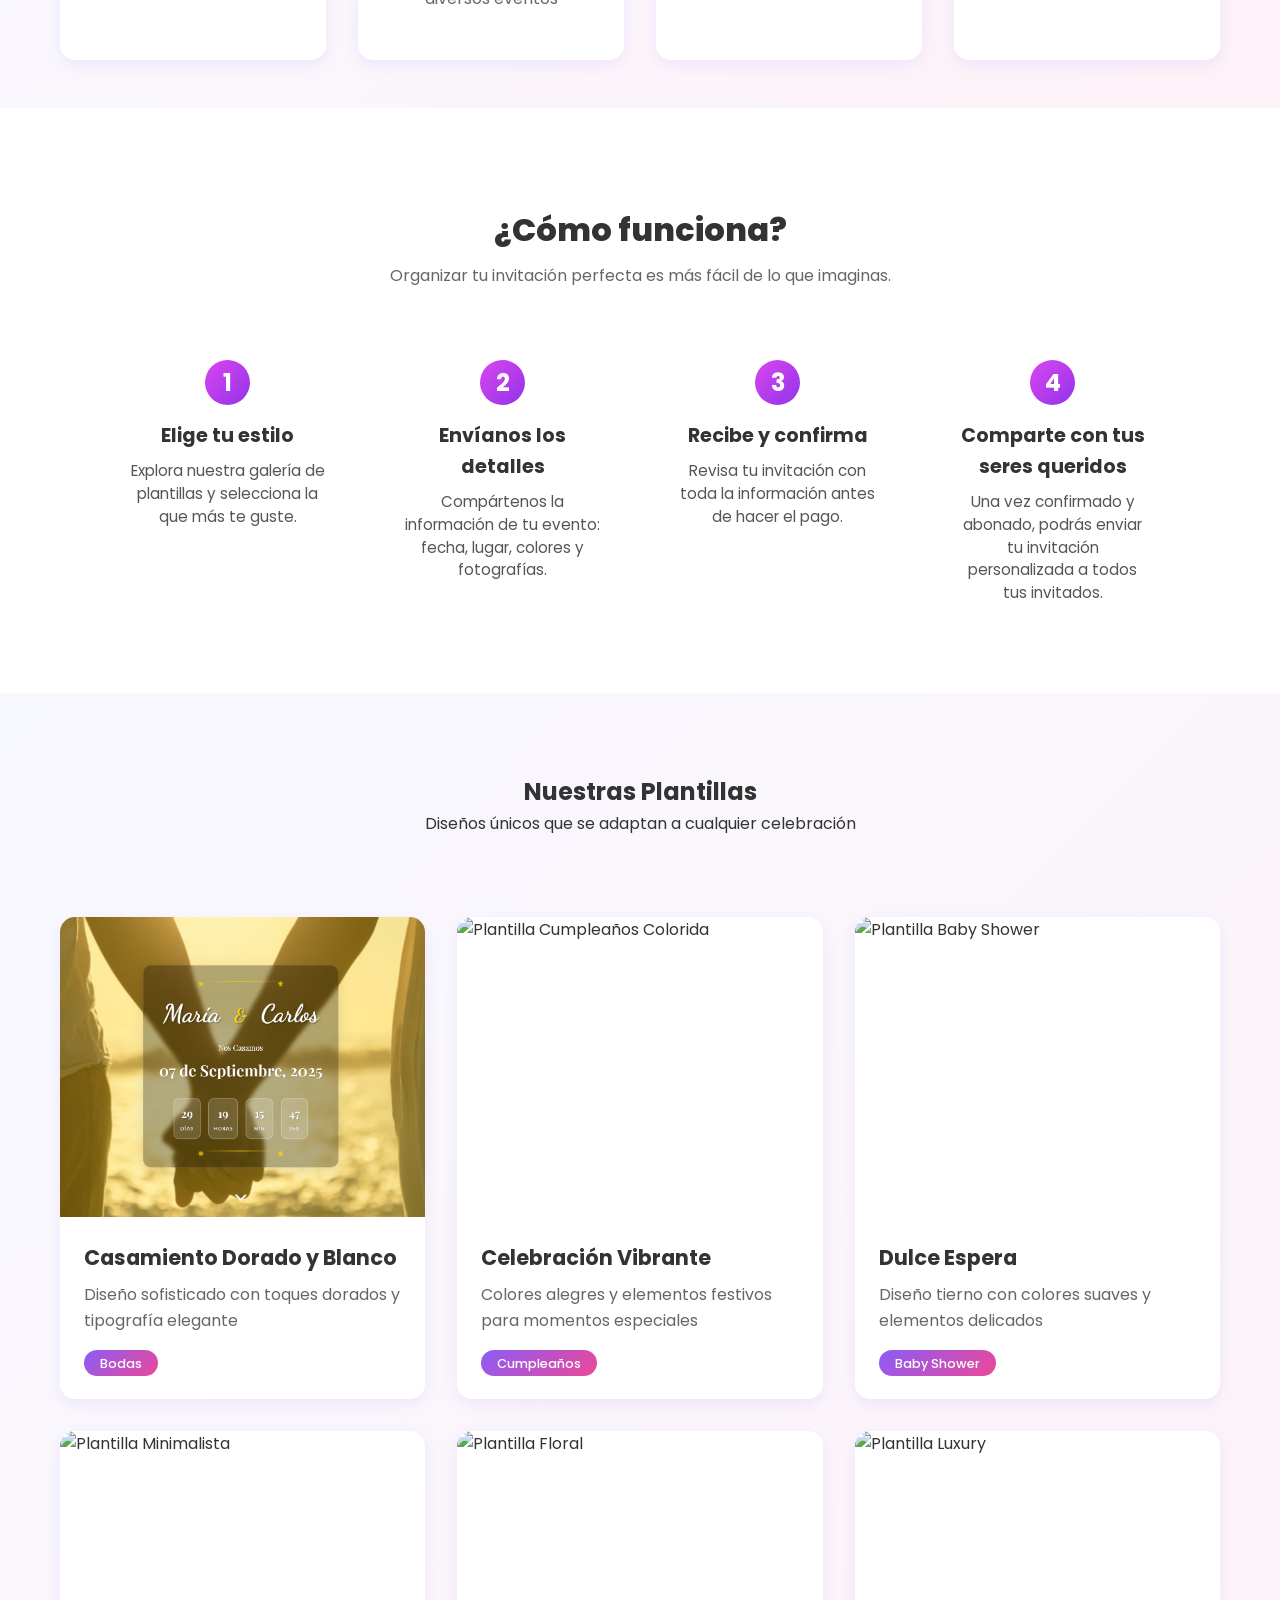
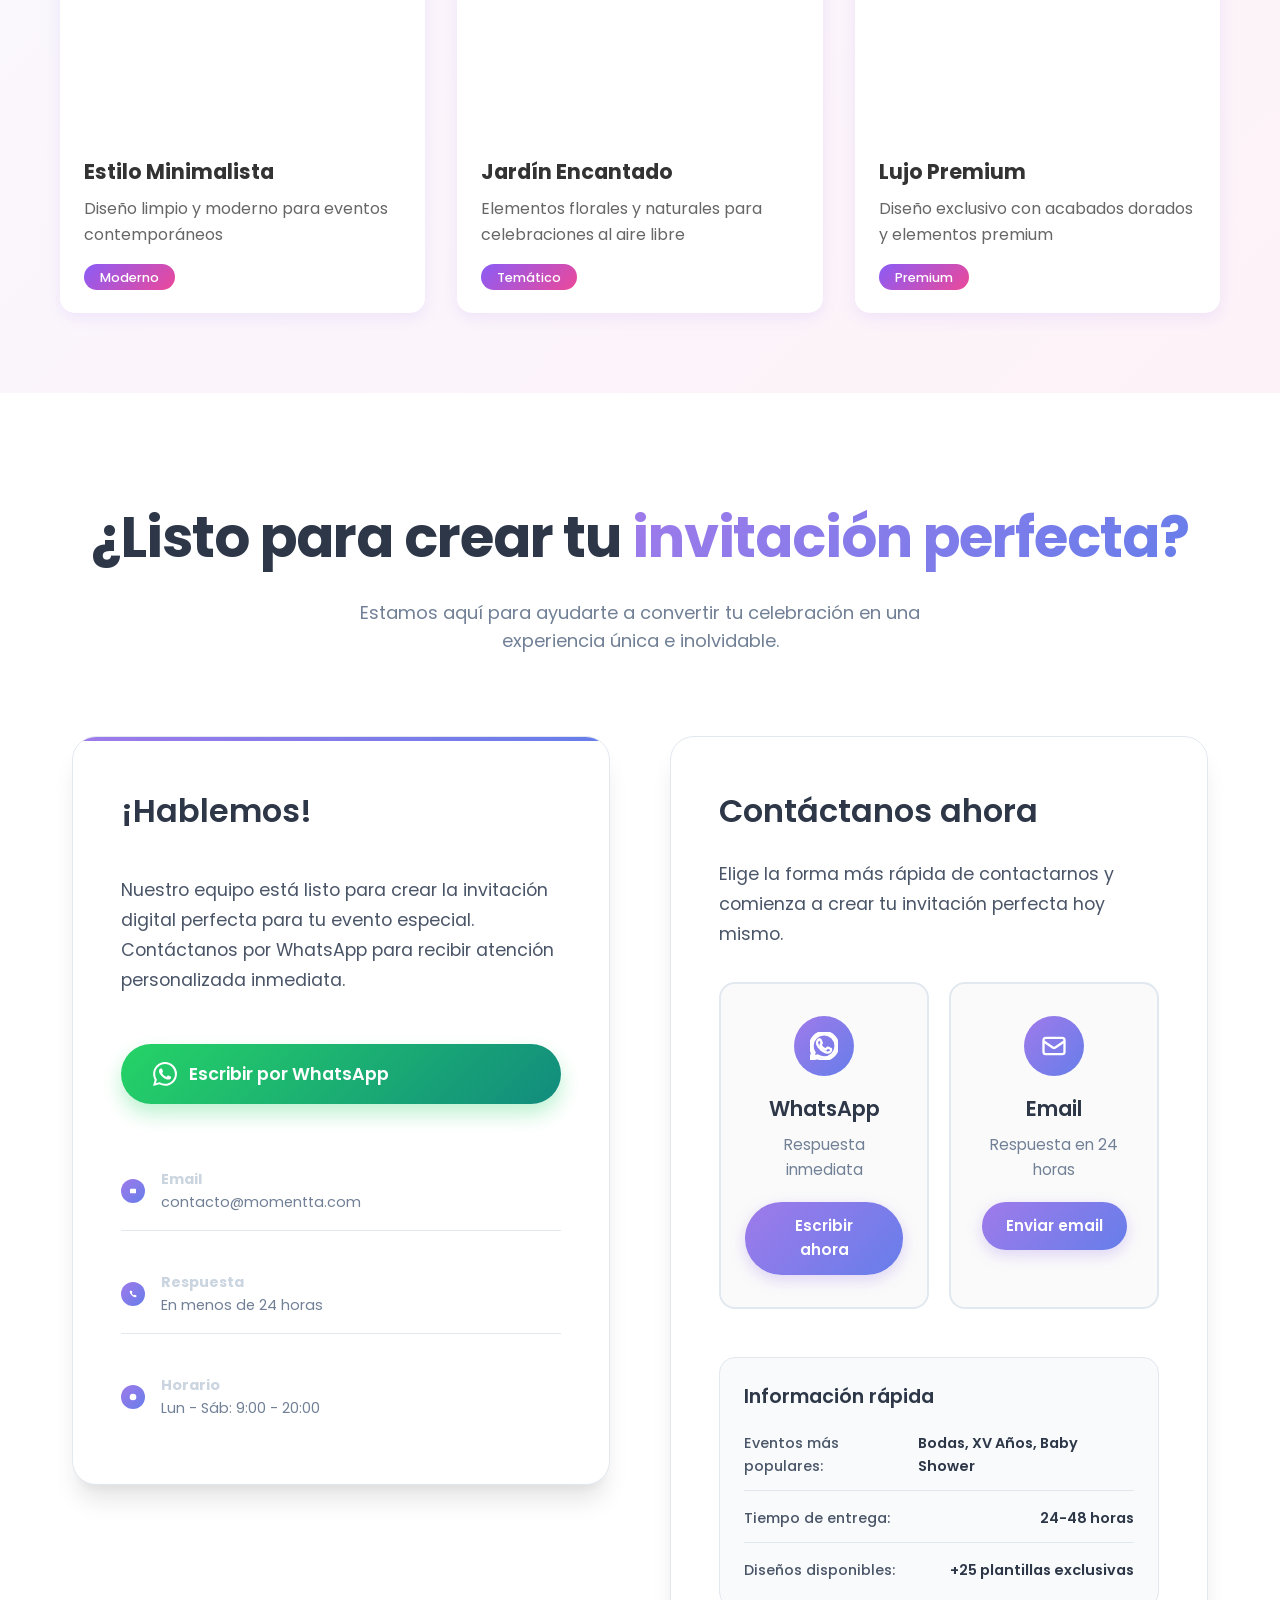
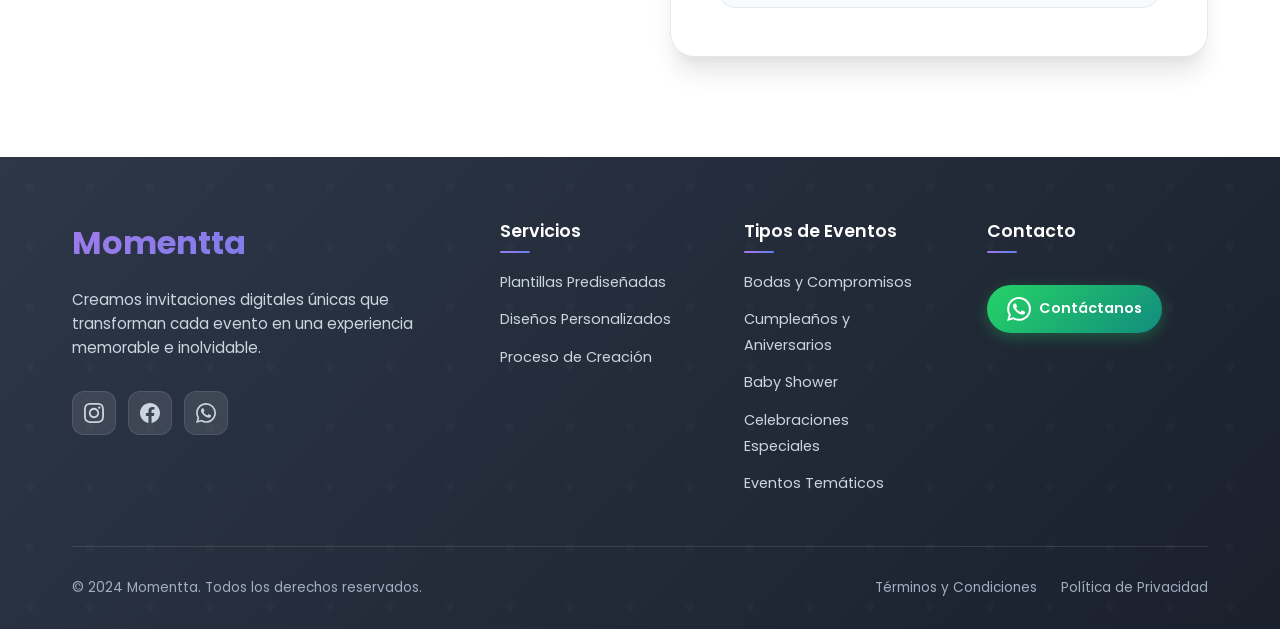
==== commit 096bce8e: "commit prueba link" ====
--- a/landingpage/index.html
+++ b/landingpage/index.html
@@ -222,7 +222,7 @@
         <div class="template-image">
             <img src="./images/boda-dorada.png" alt="Plantilla Boda Elegante">
             <div class="template-overlay">
-                <a href="./boda-dorada/index.html" class="btn btn-template">Ver Plantilla</a>
+                <a href="./plantillas/casamientos/boda-dorada/index.html" class="btn btn-template">Ver Plantilla</a>
             </div>
         </div>
         <div class="template-info">
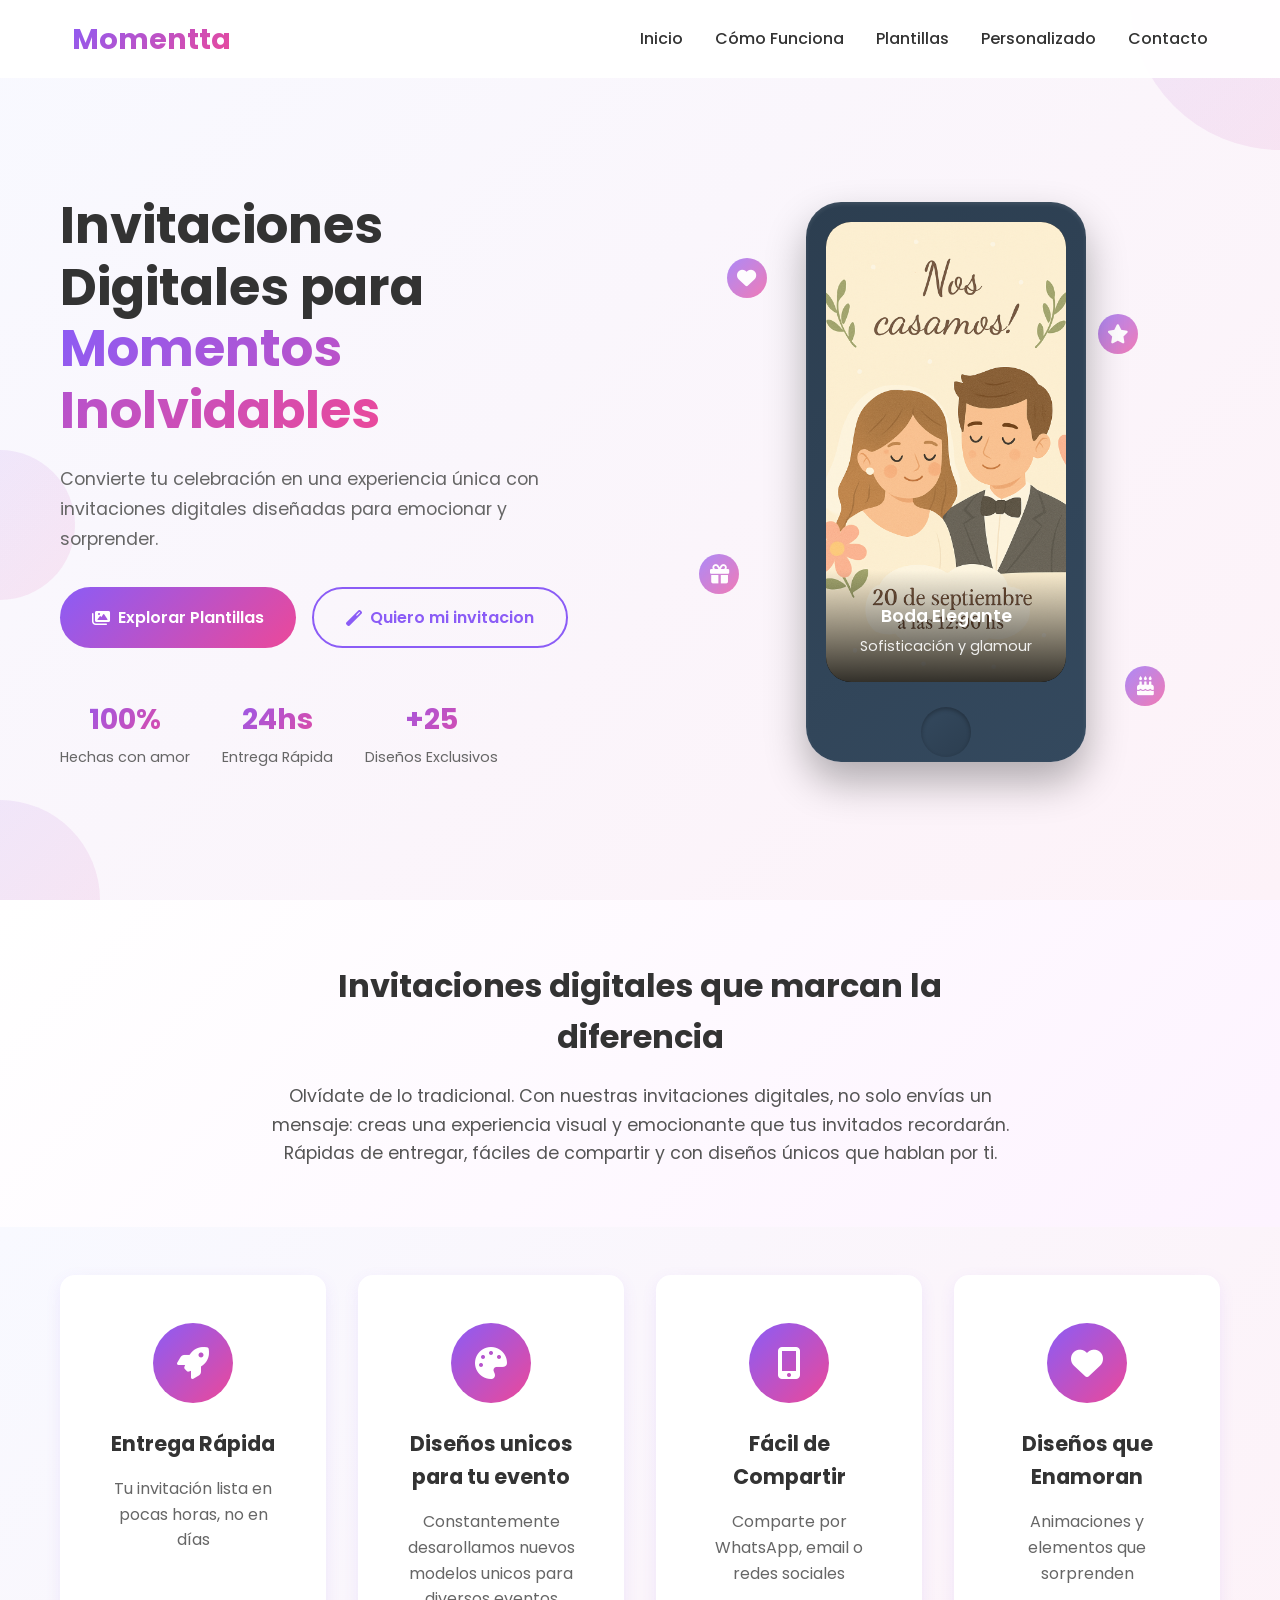
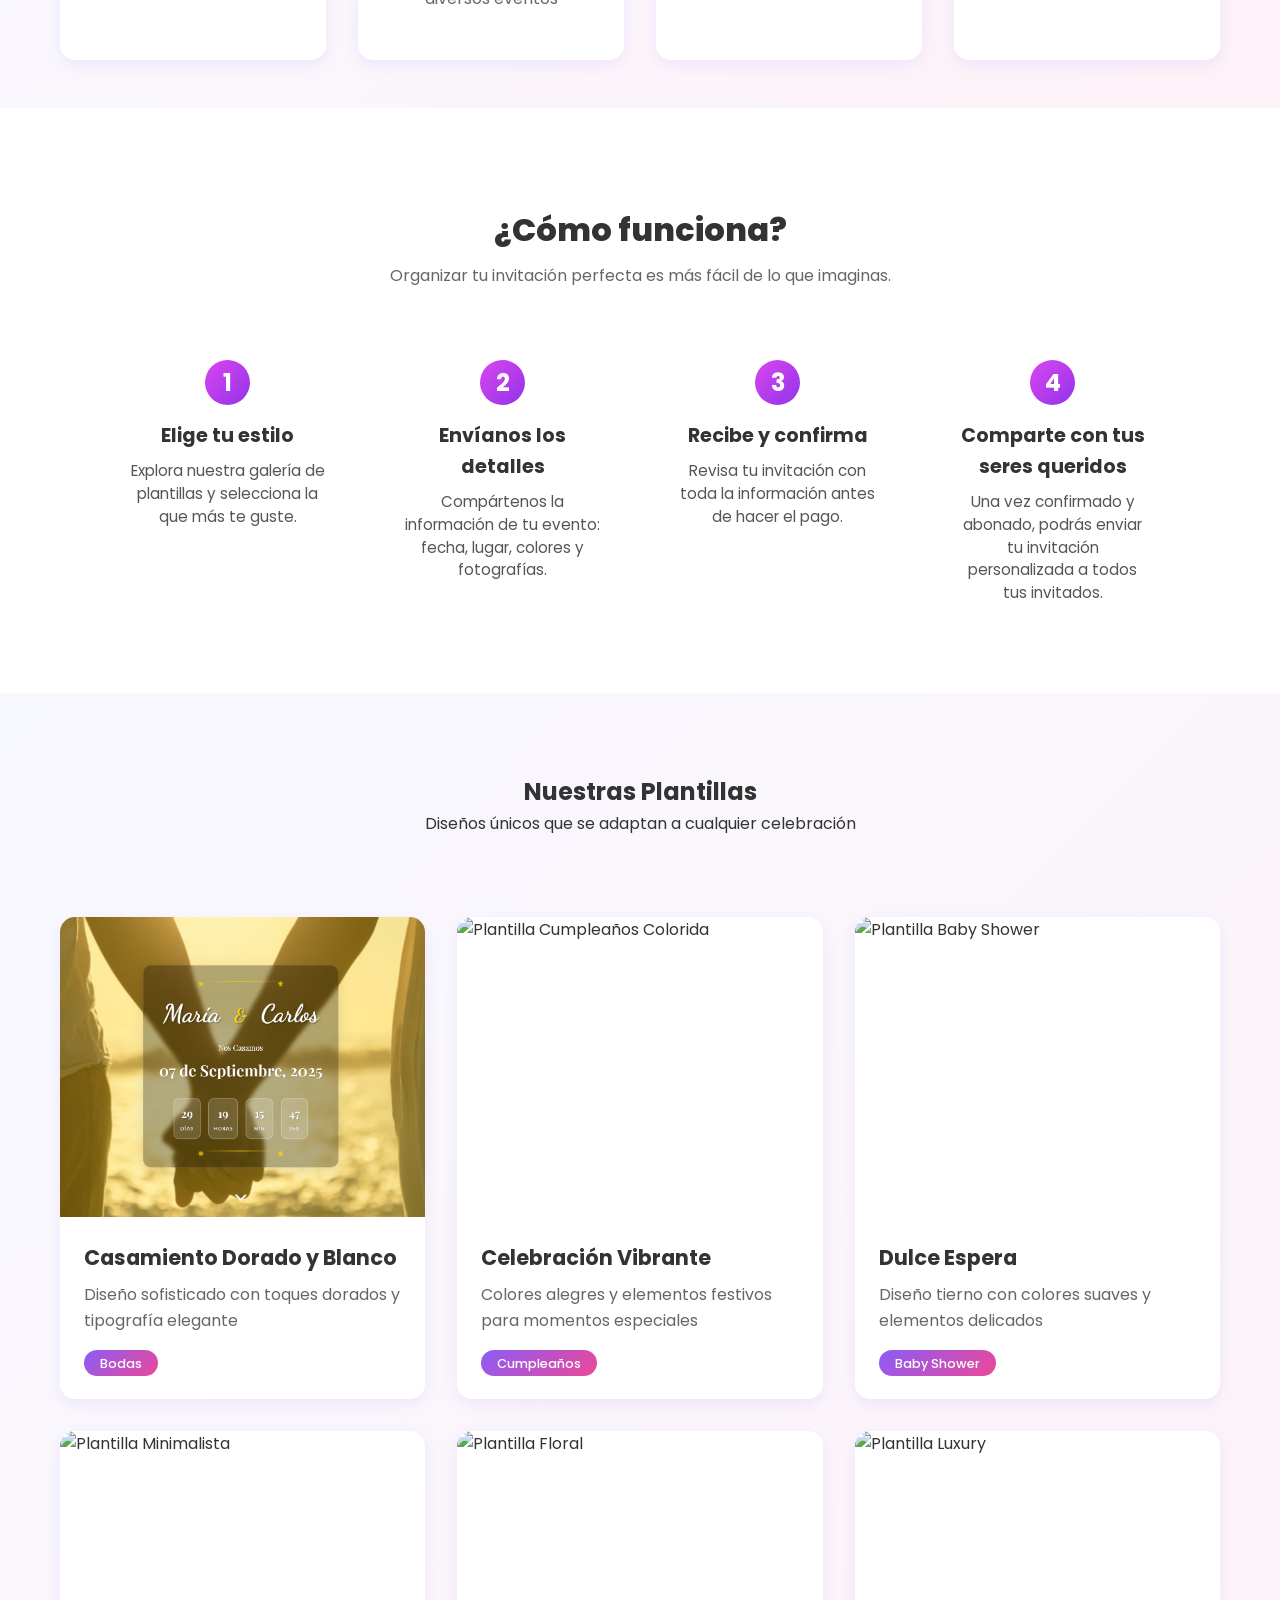
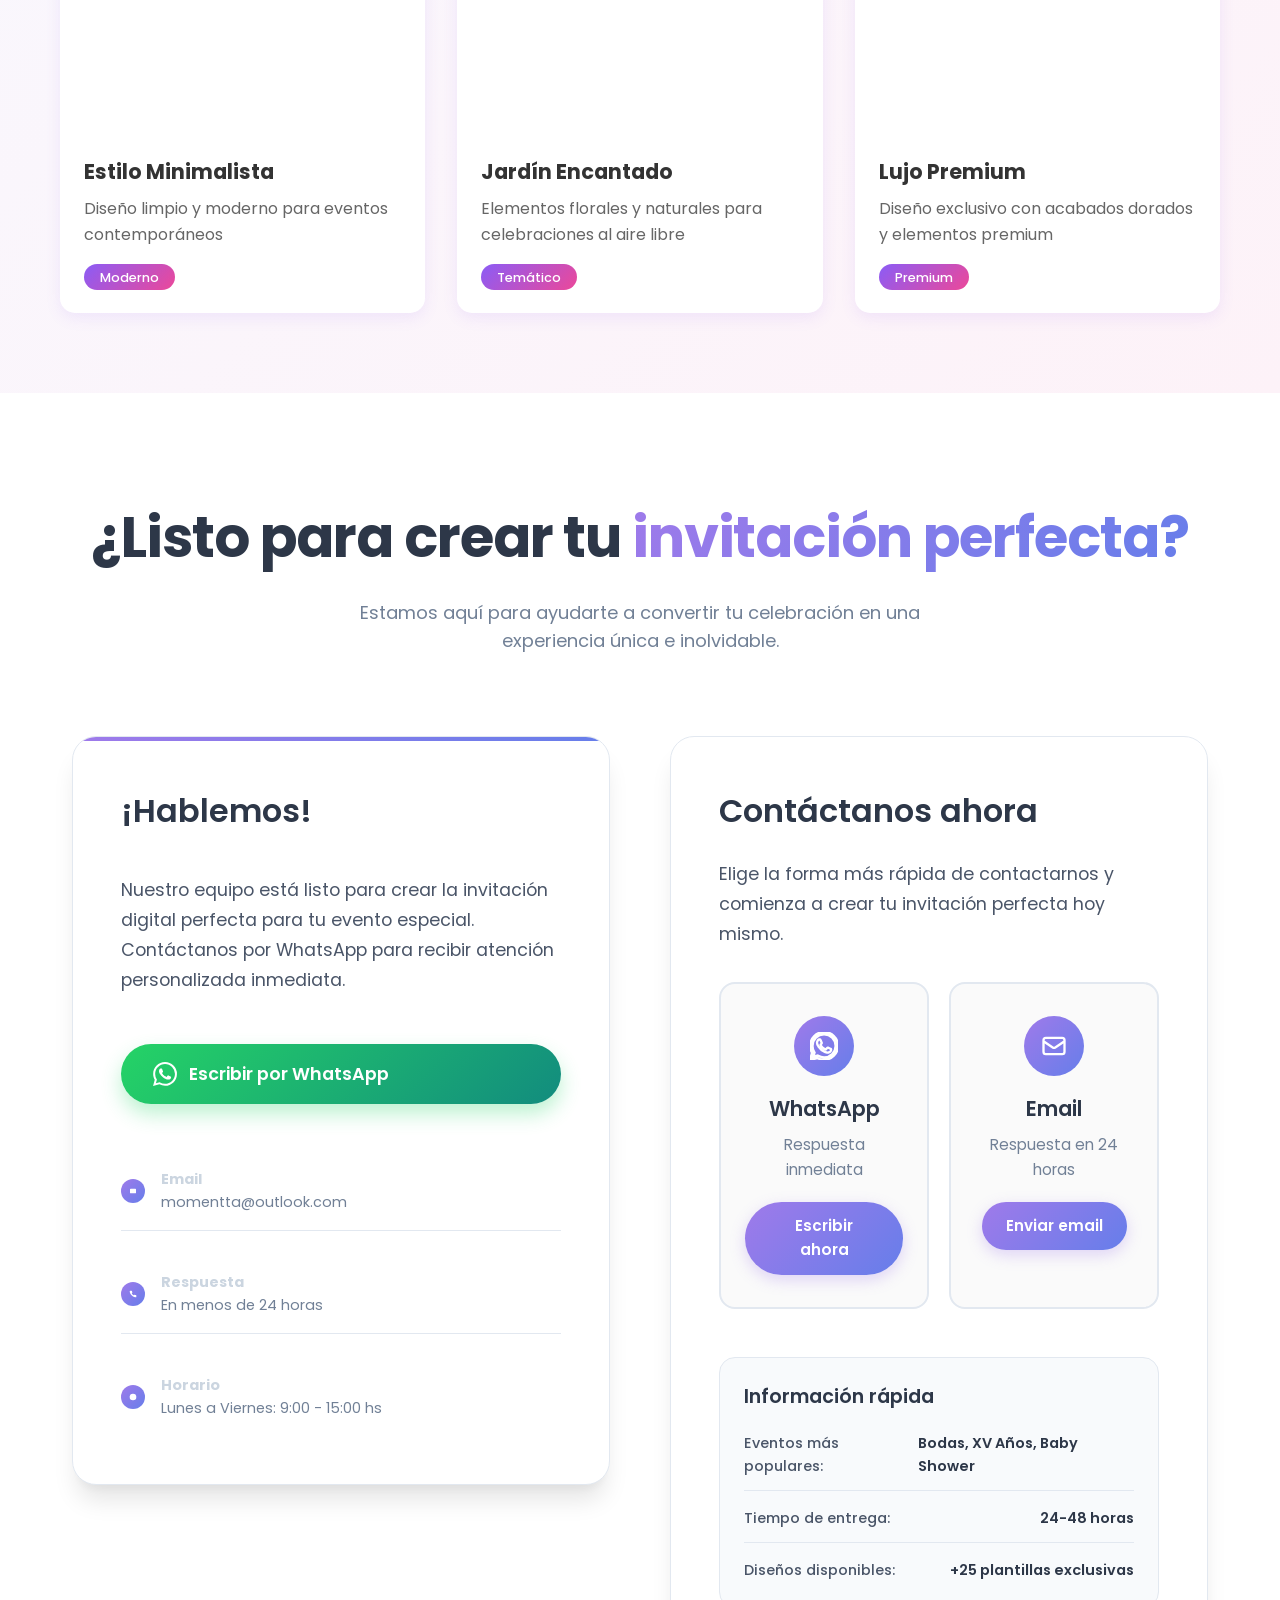
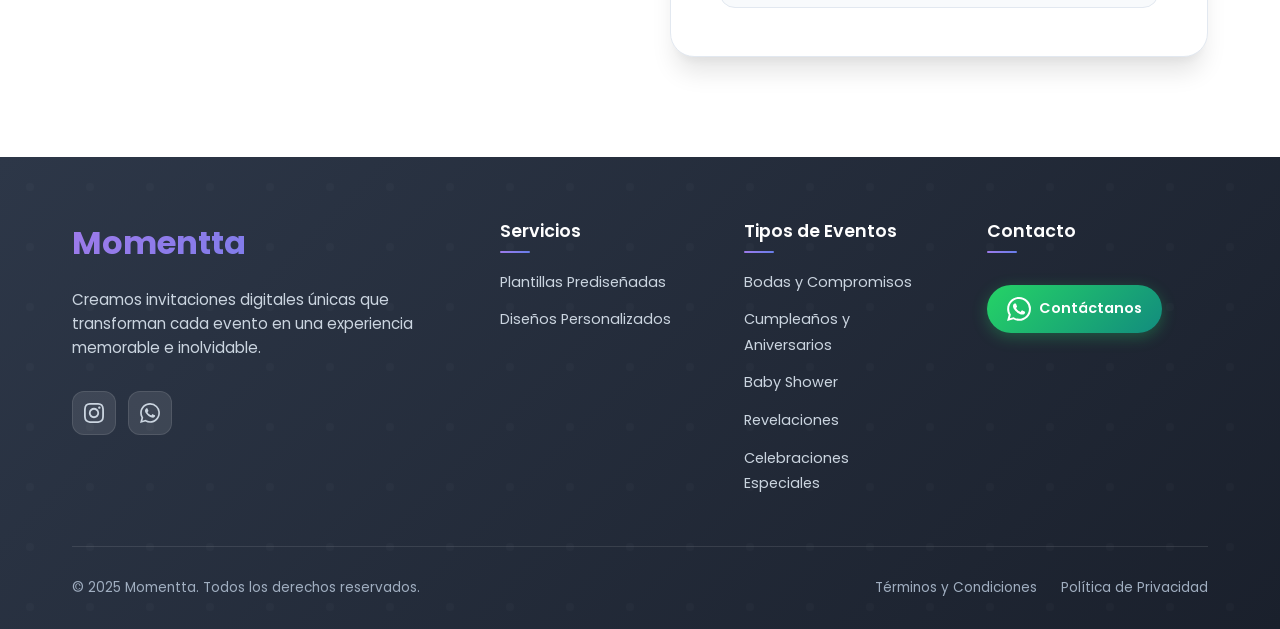
==== commit a36a58e1: "commit" ====
--- a/landingpage/index.html
+++ b/landingpage/index.html
@@ -331,7 +331,7 @@
                         </div>
                         <div>
                             <strong>Email</strong><br>
-                            <span style="color: #718096;">contacto@momentta.com</span>
+                            <span style="color: #718096;">momentta@outlook.com</span>
                         </div>
                     </div>
                     
@@ -356,7 +356,7 @@
                         </div>
                         <div>
                             <strong>Horario</strong><br>
-                            <span style="color: #718096;">Lun - Sáb: 9:00 - 20:00</span>
+                            <span style="color: #718096;">Lunes a Viernes: 9:00 - 15:00 hs</span>
                         </div>
                     </div>
                 </div>
@@ -427,11 +427,6 @@
                                 <path d="M12 2.163c3.204 0 3.584.012 4.85.07 3.252.148 4.771 1.691 4.919 4.919.058 1.265.069 1.645.069 4.849 0 3.205-.012 3.584-.069 4.849-.149 3.225-1.664 4.771-4.919 4.919-1.266.058-1.644.07-4.85.07-3.204 0-3.584-.012-4.849-.07-3.26-.149-4.771-1.699-4.919-4.92-.058-1.265-.07-1.644-.07-4.849 0-3.204.013-3.583.07-4.849.149-3.227 1.664-4.771 4.919-4.919 1.266-.057 1.645-.069 4.849-.069zm0-2.163c-3.259 0-3.667.014-4.947.072-4.358.2-6.78 2.618-6.98 6.98-.059 1.281-.073 1.689-.073 4.948 0 3.259.014 3.668.072 4.948.2 4.358 2.618 6.78 6.98 6.98 1.281.058 1.689.072 4.948.072 3.259 0 3.668-.014 4.948-.072 4.354-.2 6.782-2.618 6.979-6.98.059-1.28.073-1.689.073-4.948 0-3.259-.014-3.667-.072-4.947-.196-4.354-2.617-6.78-6.979-6.98-1.281-.059-1.69-.073-4.949-.073zm0 5.838c-3.403 0-6.162 2.759-6.162 6.162s2.759 6.163 6.162 6.163 6.162-2.759 6.162-6.163c0-3.403-2.759-6.162-6.162-6.162zm0 10.162c-2.209 0-4-1.79-4-4 0-2.209 1.791-4 4-4s4 1.791 4 4c0 2.21-1.791 4-4 4zm6.406-11.845c-.796 0-1.441.645-1.441 1.44s.645 1.44 1.441 1.44c.795 0 1.439-.645 1.439-1.44s-.644-1.44-1.439-1.44z"/>
                             </svg>
                         </a>
-                        <a href="#" class="social-link" aria-label="Facebook">
-                            <svg width="20" height="20" viewBox="0 0 24 24" fill="currentColor">
-                                <path d="M24 12.073c0-6.627-5.373-12-12-12s-12 5.373-12 12c0 5.99 4.388 10.954 10.125 11.854v-8.385H7.078v-3.47h3.047V9.43c0-3.007 1.792-4.669 4.533-4.669 1.312 0 2.686.235 2.686.235v2.953H15.83c-1.491 0-1.956.925-1.956 1.874v2.25h3.328l-.532 3.47h-2.796v8.385C19.612 23.027 24 18.062 24 12.073z"/>
-                            </svg>
-                        </a>
                         <a href="#" class="social-link" aria-label="WhatsApp">
                             <svg width="20" height="20" viewBox="0 0 24 24" fill="currentColor">
                                 <path d="M17.472 14.382c-.297-.149-1.758-.867-2.03-.967-.273-.099-.471-.148-.67.15-.197.297-.767.966-.94 1.164-.173.199-.347.223-.644.075-.297-.15-1.255-.463-2.39-1.475-.883-.788-1.48-1.761-1.653-2.059-.173-.297-.018-.458.13-.606.134-.133.298-.347.446-.52.149-.174.198-.298.298-.497.099-.198.05-.371-.025-.52-.075-.149-.669-1.612-.916-2.207-.242-.579-.487-.5-.669-.51-.173-.008-.371-.01-.57-.01-.198 0-.52.074-.792.372-.272.297-1.04 1.016-1.04 2.479 0 1.462 1.065 2.875 1.213 3.074.149.198 2.096 3.2 5.077 4.487.709.306 1.262.489 1.694.625.712.227 1.36.195 1.871.118.571-.085 1.758-.719 2.006-1.413.248-.694.248-1.289.173-1.413-.074-.124-.272-.198-.57-.347m-5.421 7.403h-.004a9.87 9.87 0 01-5.031-1.378l-.361-.214-3.741.982.998-3.648-.235-.374a9.86 9.86 0 01-1.51-5.26c.001-5.45 4.436-9.884 9.888-9.884 2.64 0 5.122 1.03 6.988 2.898a9.825 9.825 0 012.893 6.994c-.003 5.45-4.437 9.884-9.885 9.884m8.413-18.297A11.815 11.815 0 0012.05 0C5.495 0 .16 5.335.157 11.892c0 2.096.547 4.142 1.588 5.945L.057 24l6.305-1.654a11.882 11.882 0 005.683 1.448h.005c6.554 0 11.890-5.335 11.893-11.893A11.821 11.821 0 0020.465 3.516"/>
@@ -445,7 +440,6 @@
                     <ul class="footer-links">
                         <li><a href="#">Plantillas Prediseñadas</a></li>
                         <li><a href="#">Diseños Personalizados</a></li>
-                        <li><a href="#">Proceso de Creación</a></li>
                     </ul>
                 </div>
 
@@ -455,8 +449,8 @@
                         <li><a href="#">Bodas y Compromisos</a></li>
                         <li><a href="#">Cumpleaños y Aniversarios</a></li>
                         <li><a href="#">Baby Shower</a></li>
+                        <li><a href="#">Revelaciones</a></li>
                         <li><a href="#">Celebraciones Especiales</a></li>
-                        <li><a href="#">Eventos Temáticos</a></li>
                     </ul>
                 </div>
 
@@ -473,10 +467,10 @@
 
             <div class="footer-bottom">
                 <div class="copyright">
-                    © 2024 Momentta. Todos los derechos reservados.
+                    © 2025 Momentta. Todos los derechos reservados.
                 </div>
                 <div class="footer-legal">
-                    <a href="#">Términos y Condiciones</a>
+                    <a href="/landingpage/html/Terms&Conditions.html">Términos y Condiciones</a>
                     <a href="#">Política de Privacidad</a>
                 </div>
             </div>
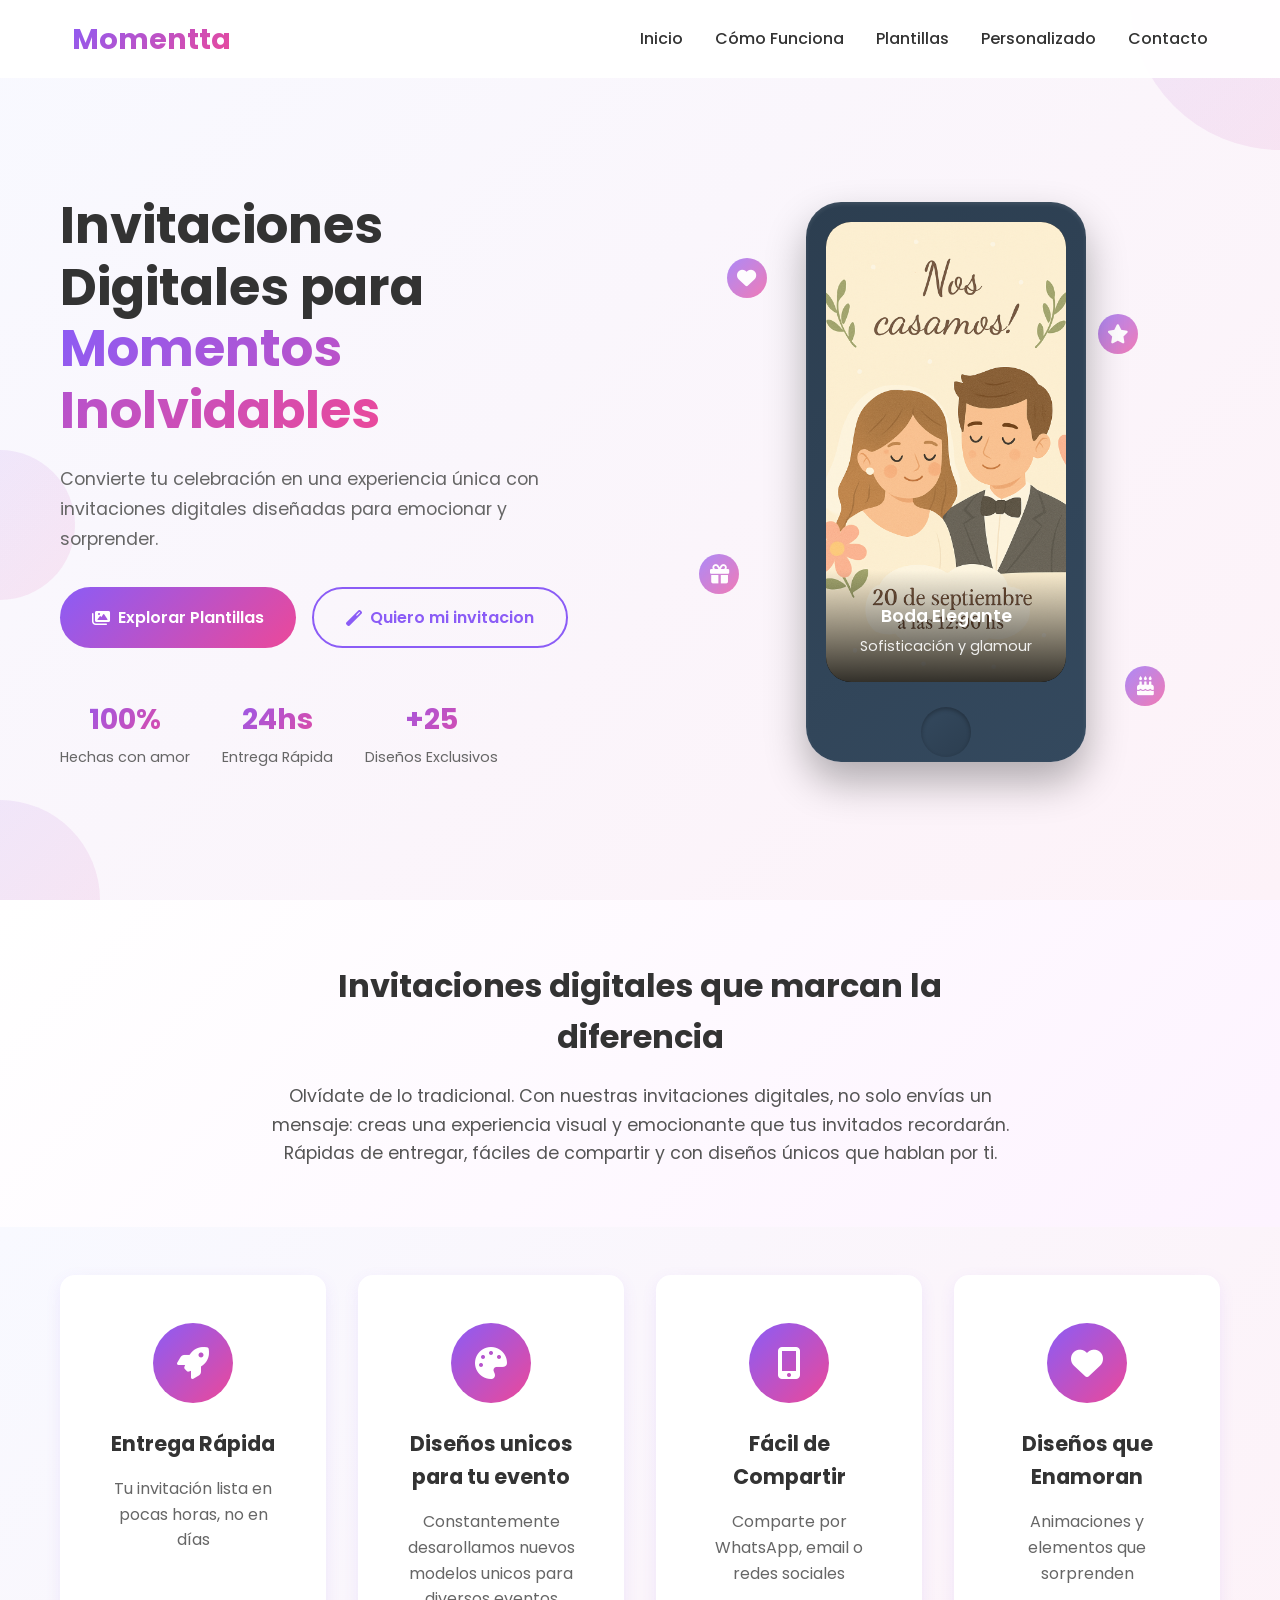
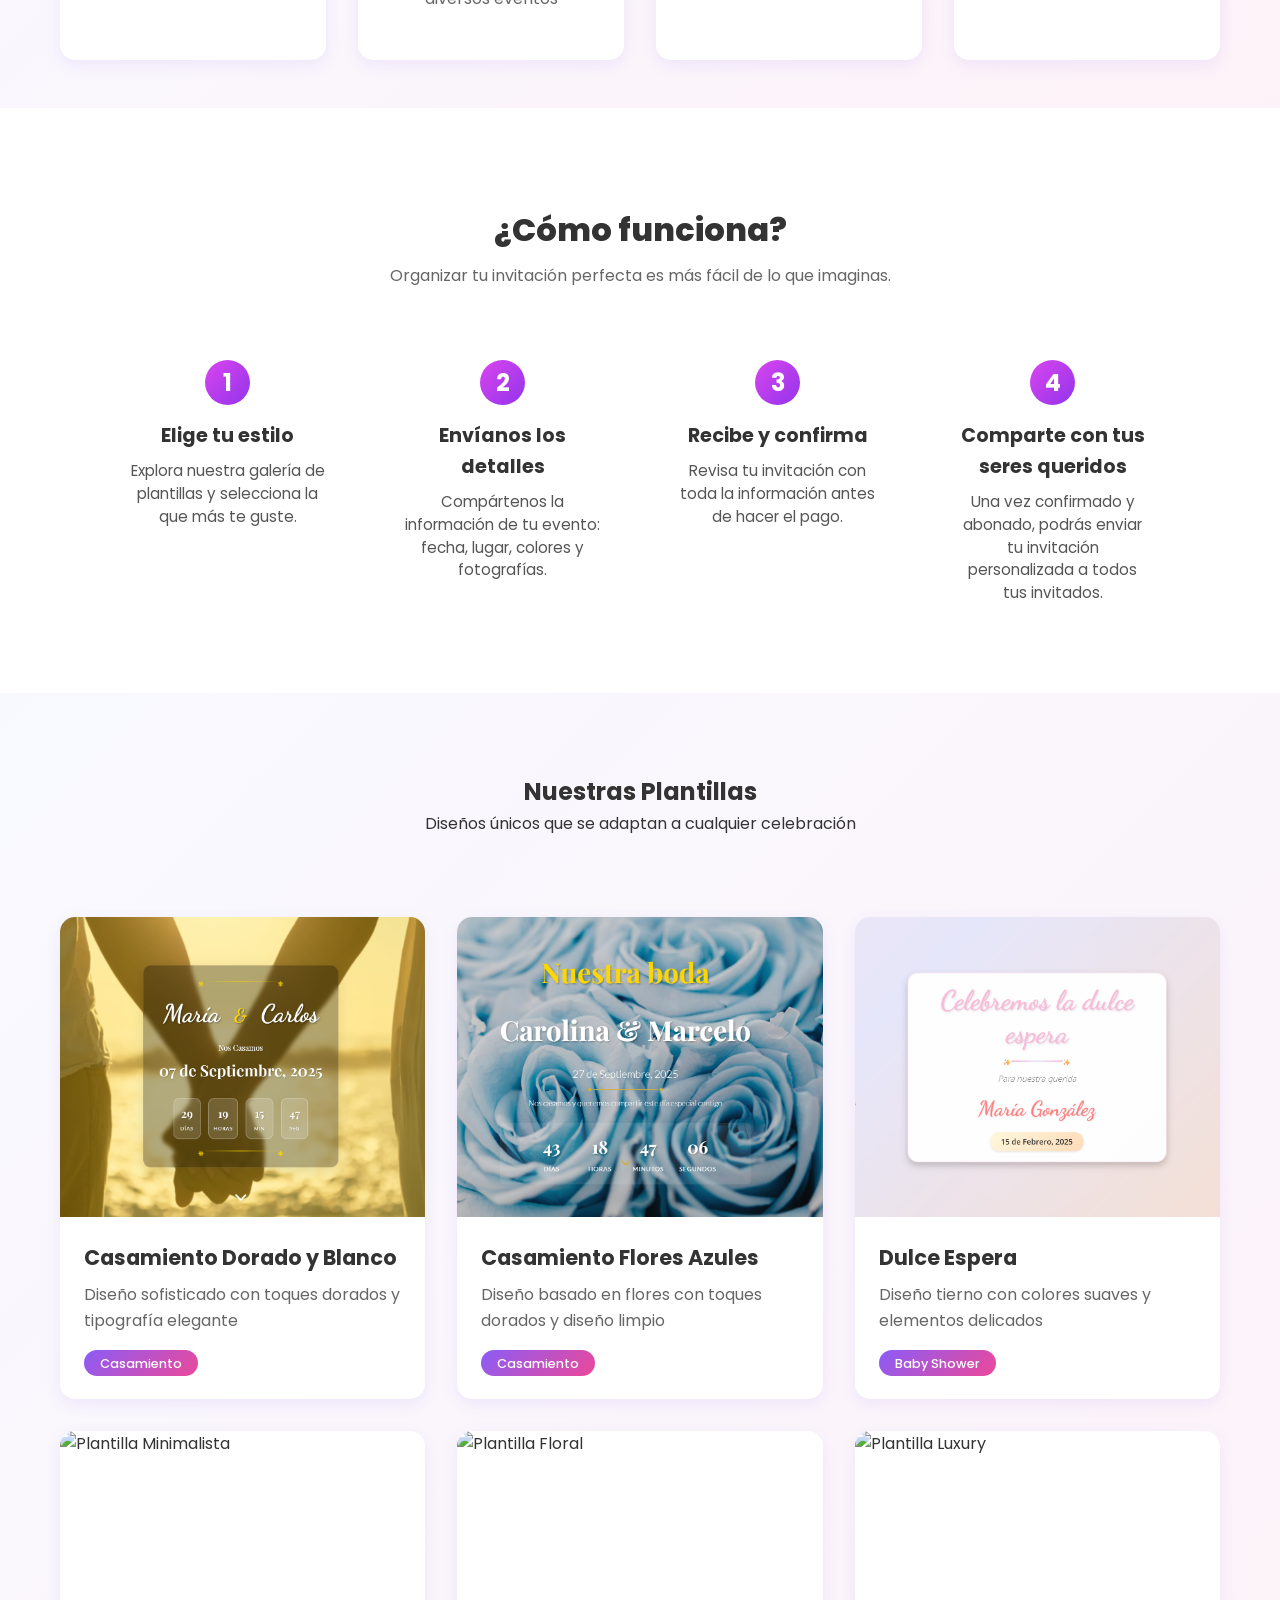
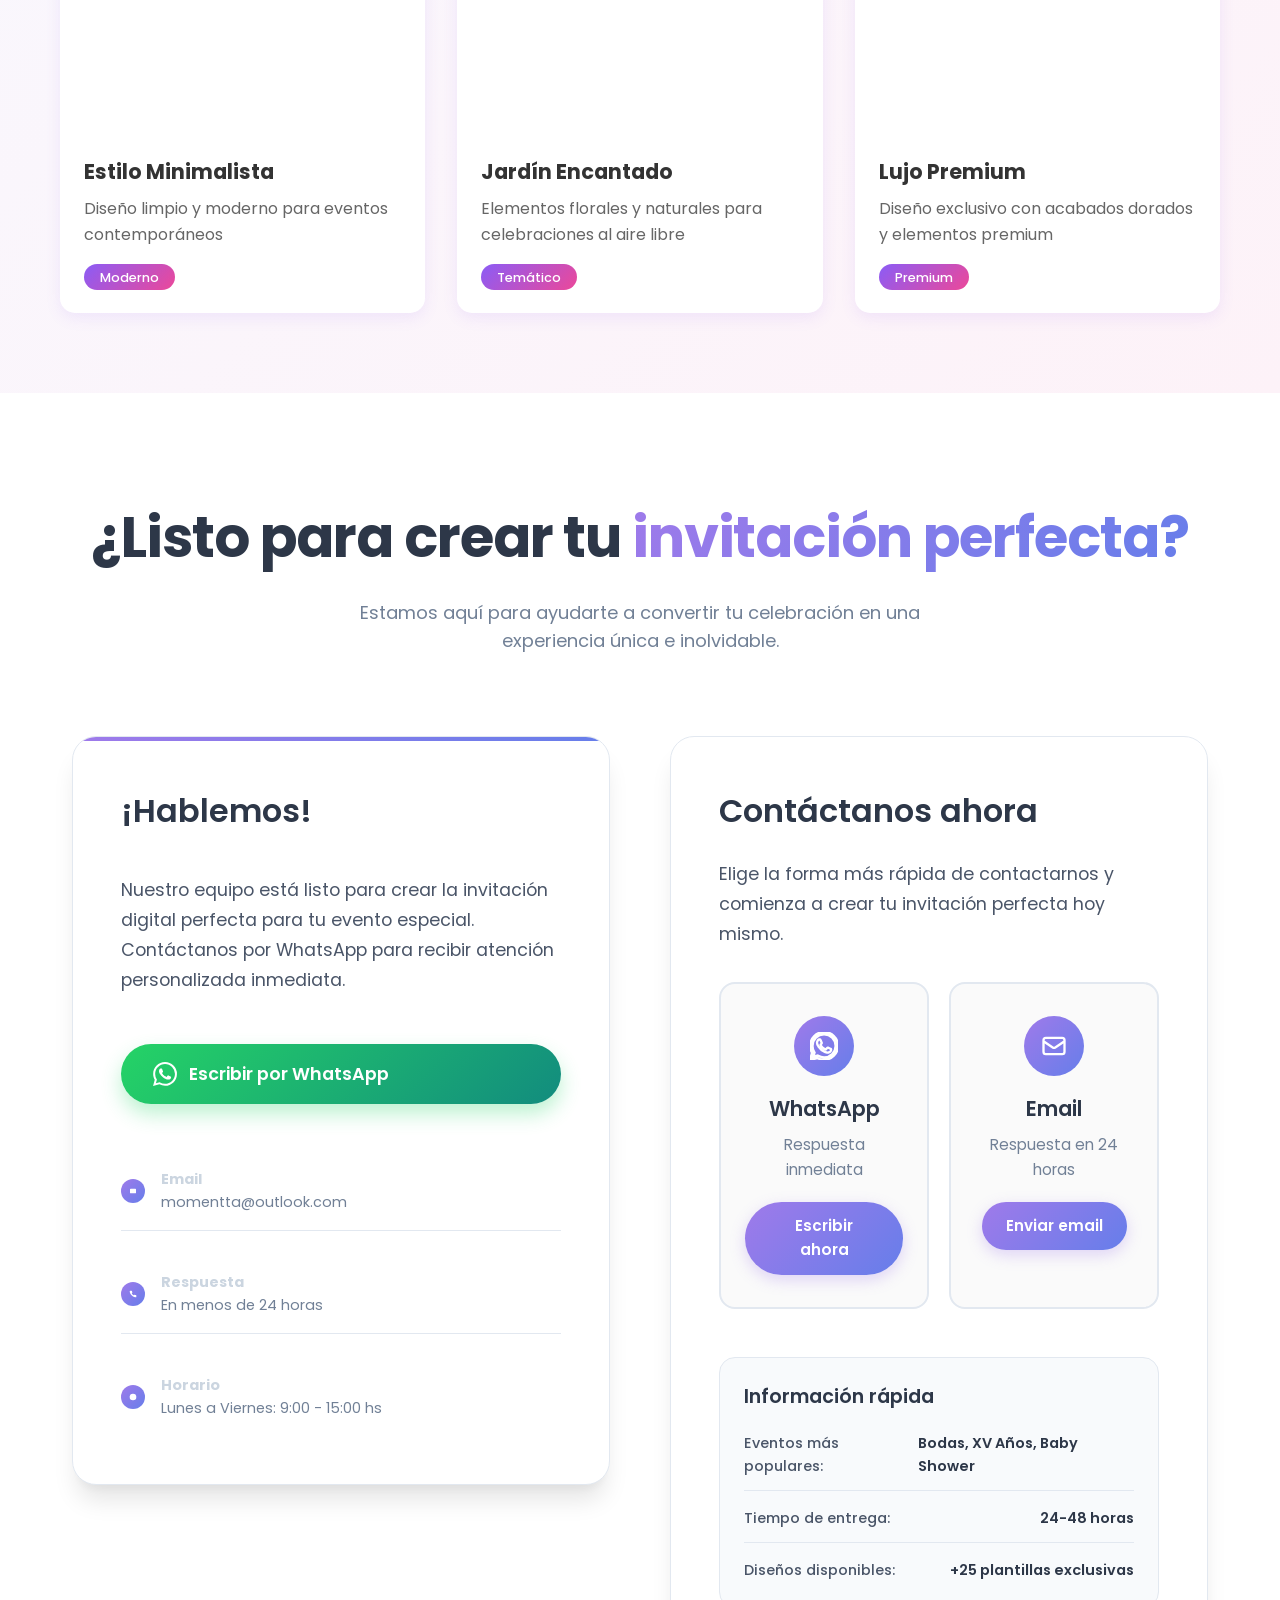
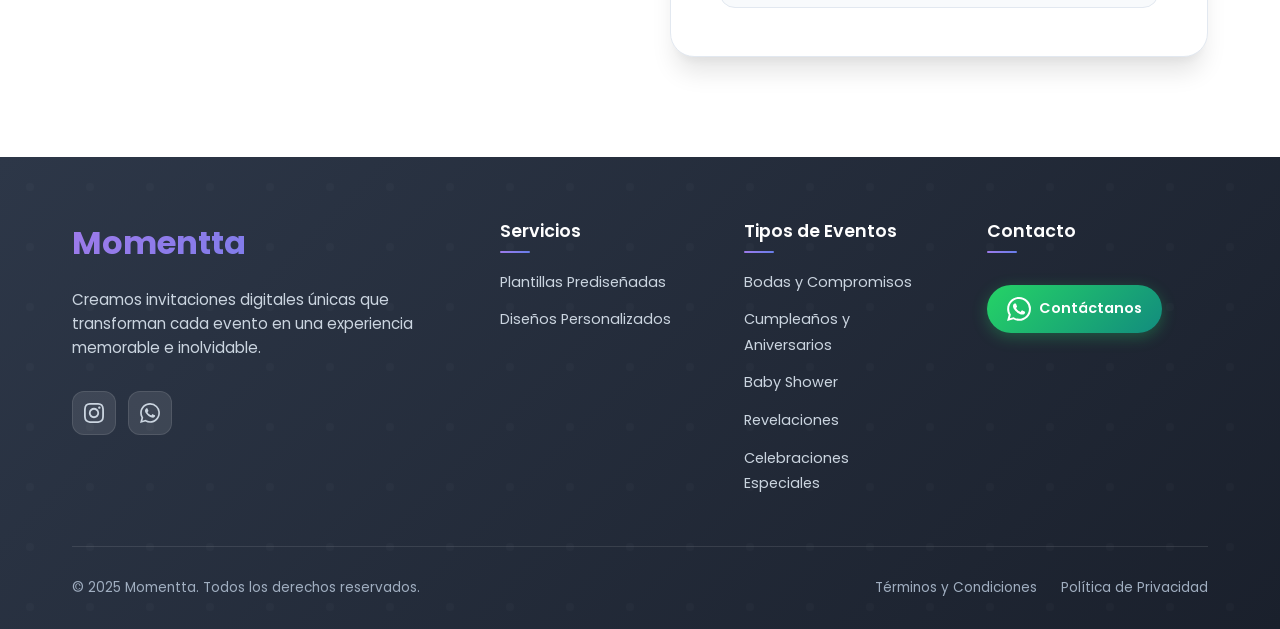
==== commit 2ca94234: "Commit" ====
--- a/landingpage/index.html
+++ b/landingpage/index.html
@@ -220,35 +220,35 @@
            <div class="gallery-grid">
     <div class="template-card">
         <div class="template-image">
-            <img src="./images/boda-dorada.png" alt="Plantilla Boda Elegante">
-            <div class="template-overlay">
-                <a href="./plantillas/casamientos/boda-dorada/index.html" class="btn btn-template">Ver Plantilla</a>
+            <img src="./images/plantillas-imagenes/boda-dorada.png" alt="Plantilla Boda Elegante">
+            <div class="template-overlay">
+                <a href="./plantillas/casamientos/boda-dorada/index.html" target="_blank" class="btn btn-template">Ver Plantilla</a>
             </div>
         </div>
         <div class="template-info">
             <h3>Casamiento Dorado y Blanco</h3>
             <p>Diseño sofisticado con toques dorados y tipografía elegante</p>
-            <span class="template-category">Bodas</span>
-        </div>
-    </div>
-    <div class="template-card">
-        <div class="template-image">
-            <img src="/placeholder.svg?height=300&width=250" alt="Plantilla Cumpleaños Colorida">
-            <div class="template-overlay">
-                <a href="/plantillas/cumpleanos/colorido/index.html" class="btn btn-template">Ver Plantilla</a>
-            </div>
-        </div>
-        <div class="template-info">
-            <h3>Celebración Vibrante</h3>
-            <p>Colores alegres y elementos festivos para momentos especiales</p>
-            <span class="template-category">Cumpleaños</span>
-        </div>
-    </div>
-    <div class="template-card">
-        <div class="template-image">
-            <img src="/placeholder.svg?height=300&width=250" alt="Plantilla Baby Shower">
-            <div class="template-overlay">
-                <a href="/plantillas/baby-shower/dulce-espera/index.html" class="btn btn-template">Ver Plantilla</a>
+            <span class="template-category">Casamiento</span>
+        </div>
+    </div>
+    <div class="template-card">
+        <div class="template-image">
+            <img src="./images/plantillas-imagenes/boda-azul.png" alt="Plantilla Casamiento Azul Elegante">
+            <div class="template-overlay">
+                <a href="./plantillas/casamientos/boda-azul-blanco/index.html" target="_blank" class="btn btn-template">Ver Plantilla</a>
+            </div>
+        </div>
+        <div class="template-info">
+            <h3>Casamiento Flores Azules</h3>
+            <p>Diseño basado en flores con toques dorados y diseño limpio</p>
+            <span class="template-category">Casamiento</span>
+        </div>
+    </div>
+    <div class="template-card">
+        <div class="template-image">
+            <img src="./images/plantillas-imagenes/baby_shower_delicado.png"  alt="Plantilla Baby Shower">
+            <div class="template-overlay">
+                <a href="./plantillas/baby_shower/delicada/index.html" target="_blank" class="btn btn-template">Ver Plantilla</a>
             </div>
         </div>
         <div class="template-info">
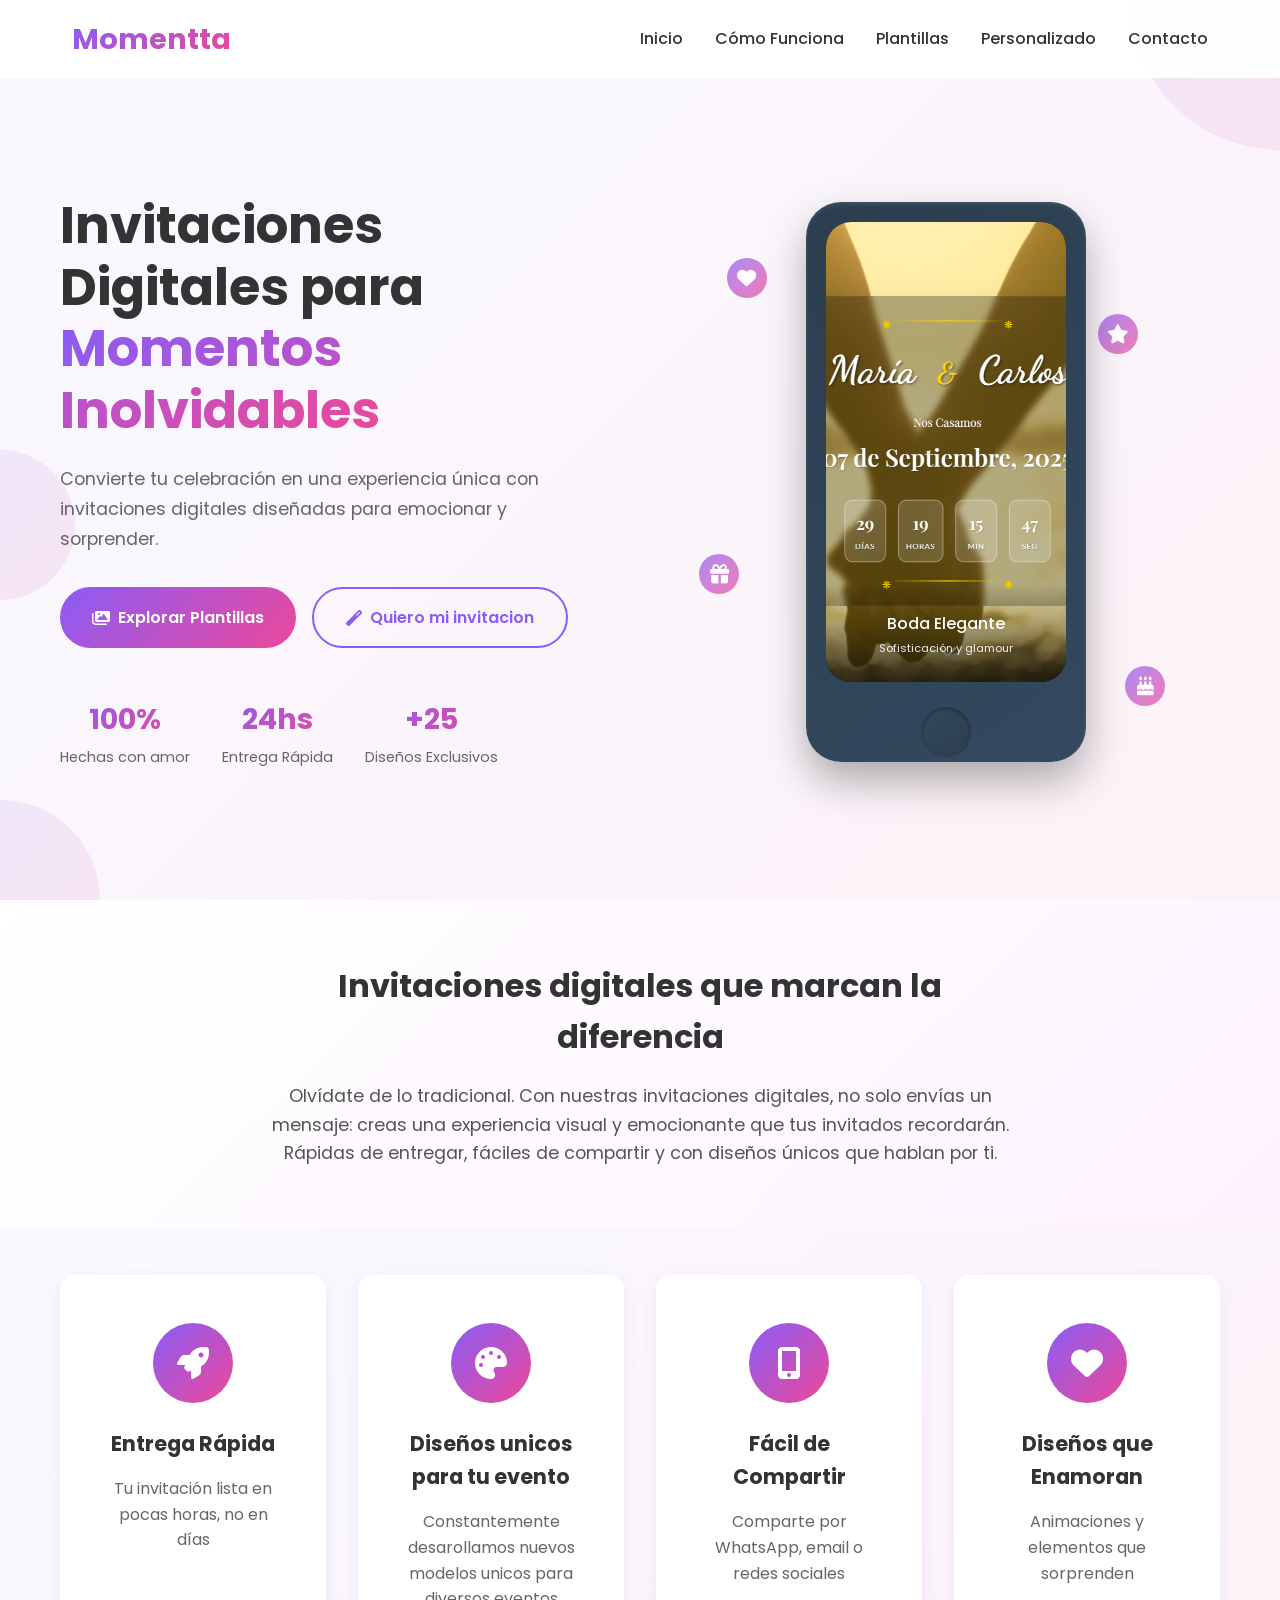
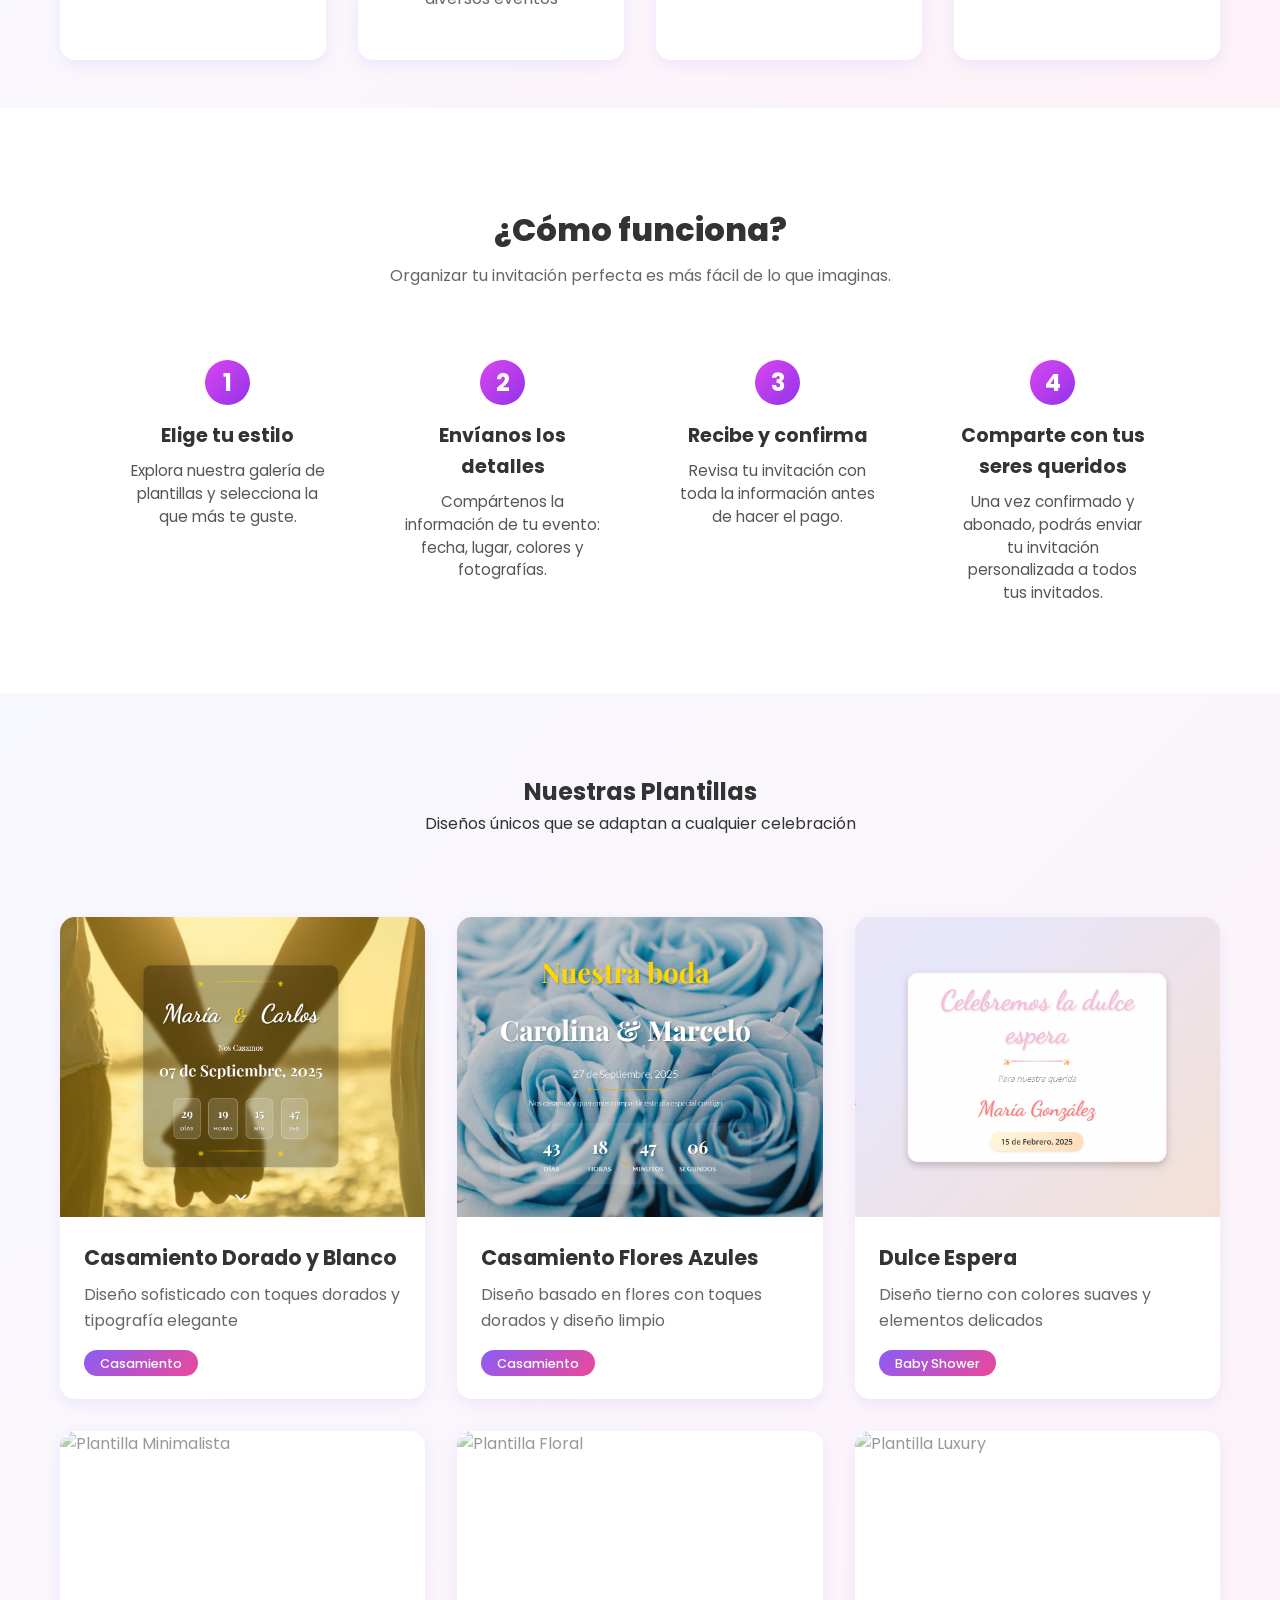
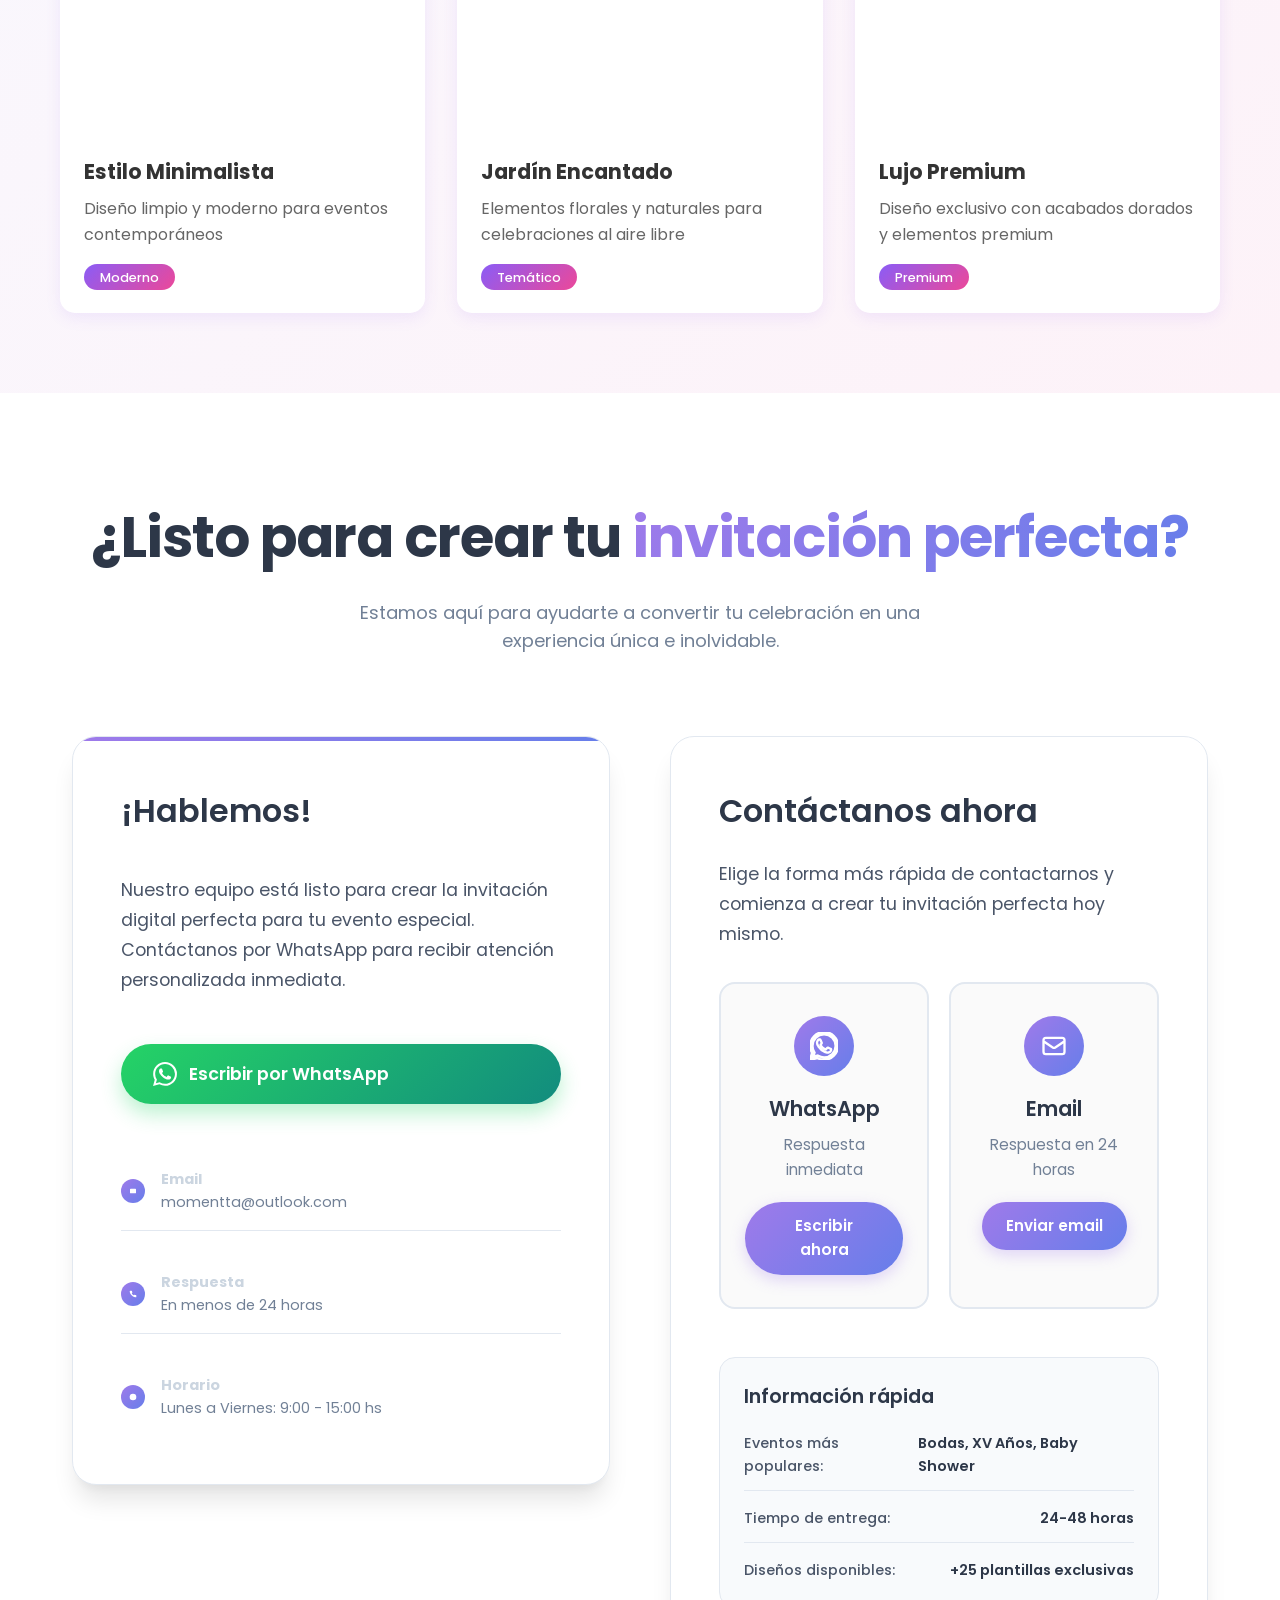
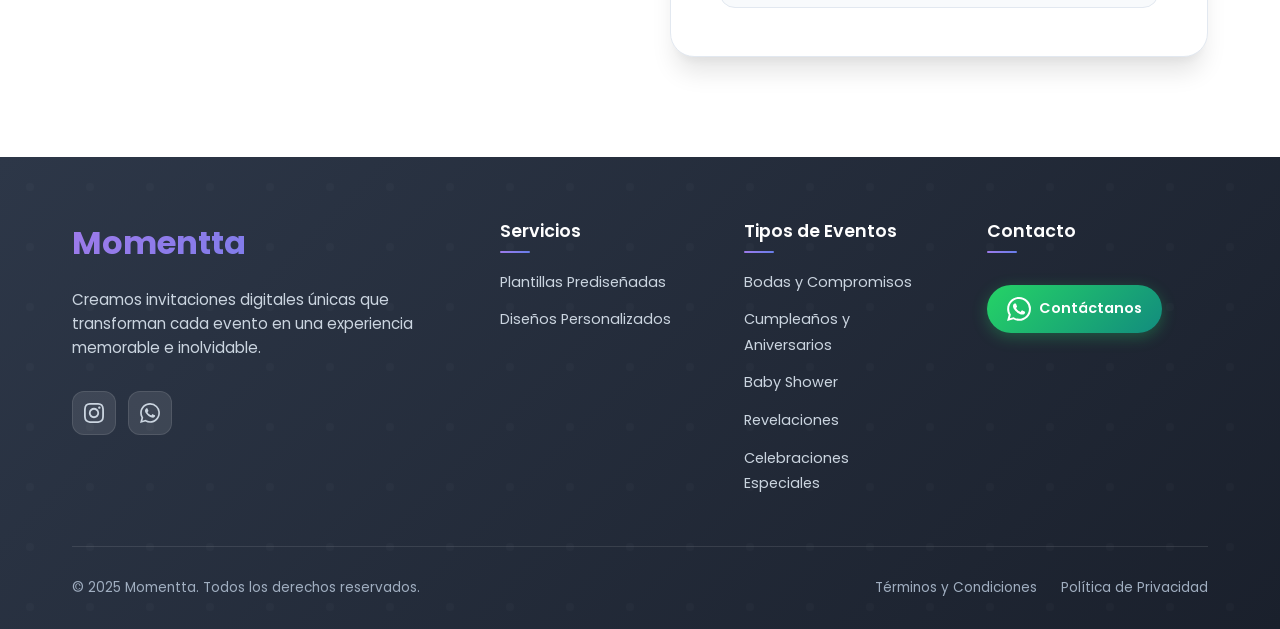
==== commit 9491a99e: "commit" ====
--- a/landingpage/index.html
+++ b/landingpage/index.html
@@ -75,7 +75,7 @@
                                 <div class="swiper-wrapper">
                                     <div class="swiper-slide">
                                         <div class="invitation-preview">
-                                            <img src="./images/casamiento.png" alt="Invitación Boda Elegante">
+                                            <img src="./images/mockup-hero/boda-dorada.png" alt="Invitación Boda Elegante">
                                             <div class="invitation-overlay">
                                                 <h3>Boda Elegante</h3>
                                                 <p>Sofisticación y glamour</p>
--- a/landingpage/assets/stylesheet.css
+++ b/landingpage/assets/stylesheet.css
@@ -228,18 +228,18 @@
     right: 0;
     background: linear-gradient(transparent, rgba(0, 0, 0, 0.8));
     color: white;
-    padding: 2rem 1.5rem 1.5rem;
+    padding: 1.7rem 1.5rem 1.5rem;
     text-align: center;
 }
 
 .invitation-overlay h3 {
-    font-size: 1.1rem;
-    margin-bottom: 0.3rem;
-    font-weight: 600;
+    font-size: 1rem;
+    margin-bottom: 0.2rem;
+    font-weight: 500;
 }
 
 .invitation-overlay p {
-    font-size: 0.9rem;
+    font-size: 0.7rem;
     opacity: 0.9;
 }
 
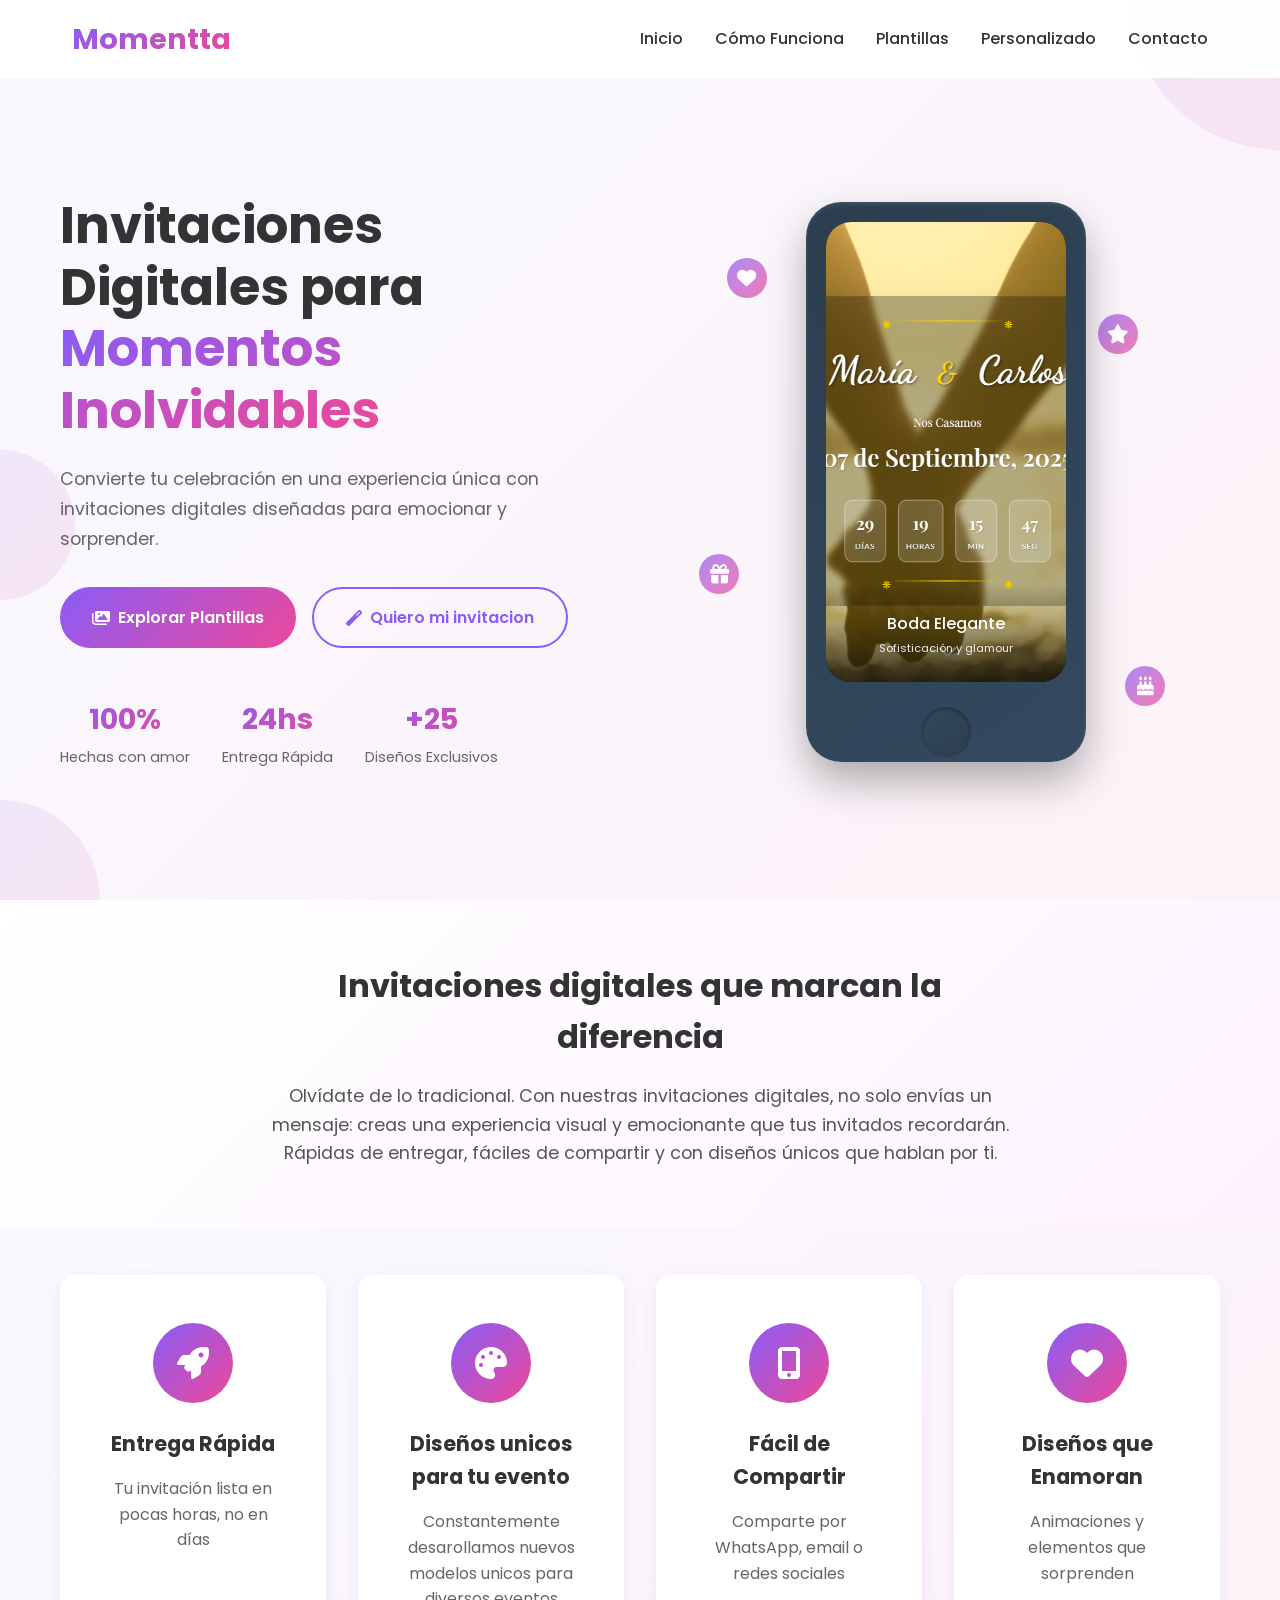
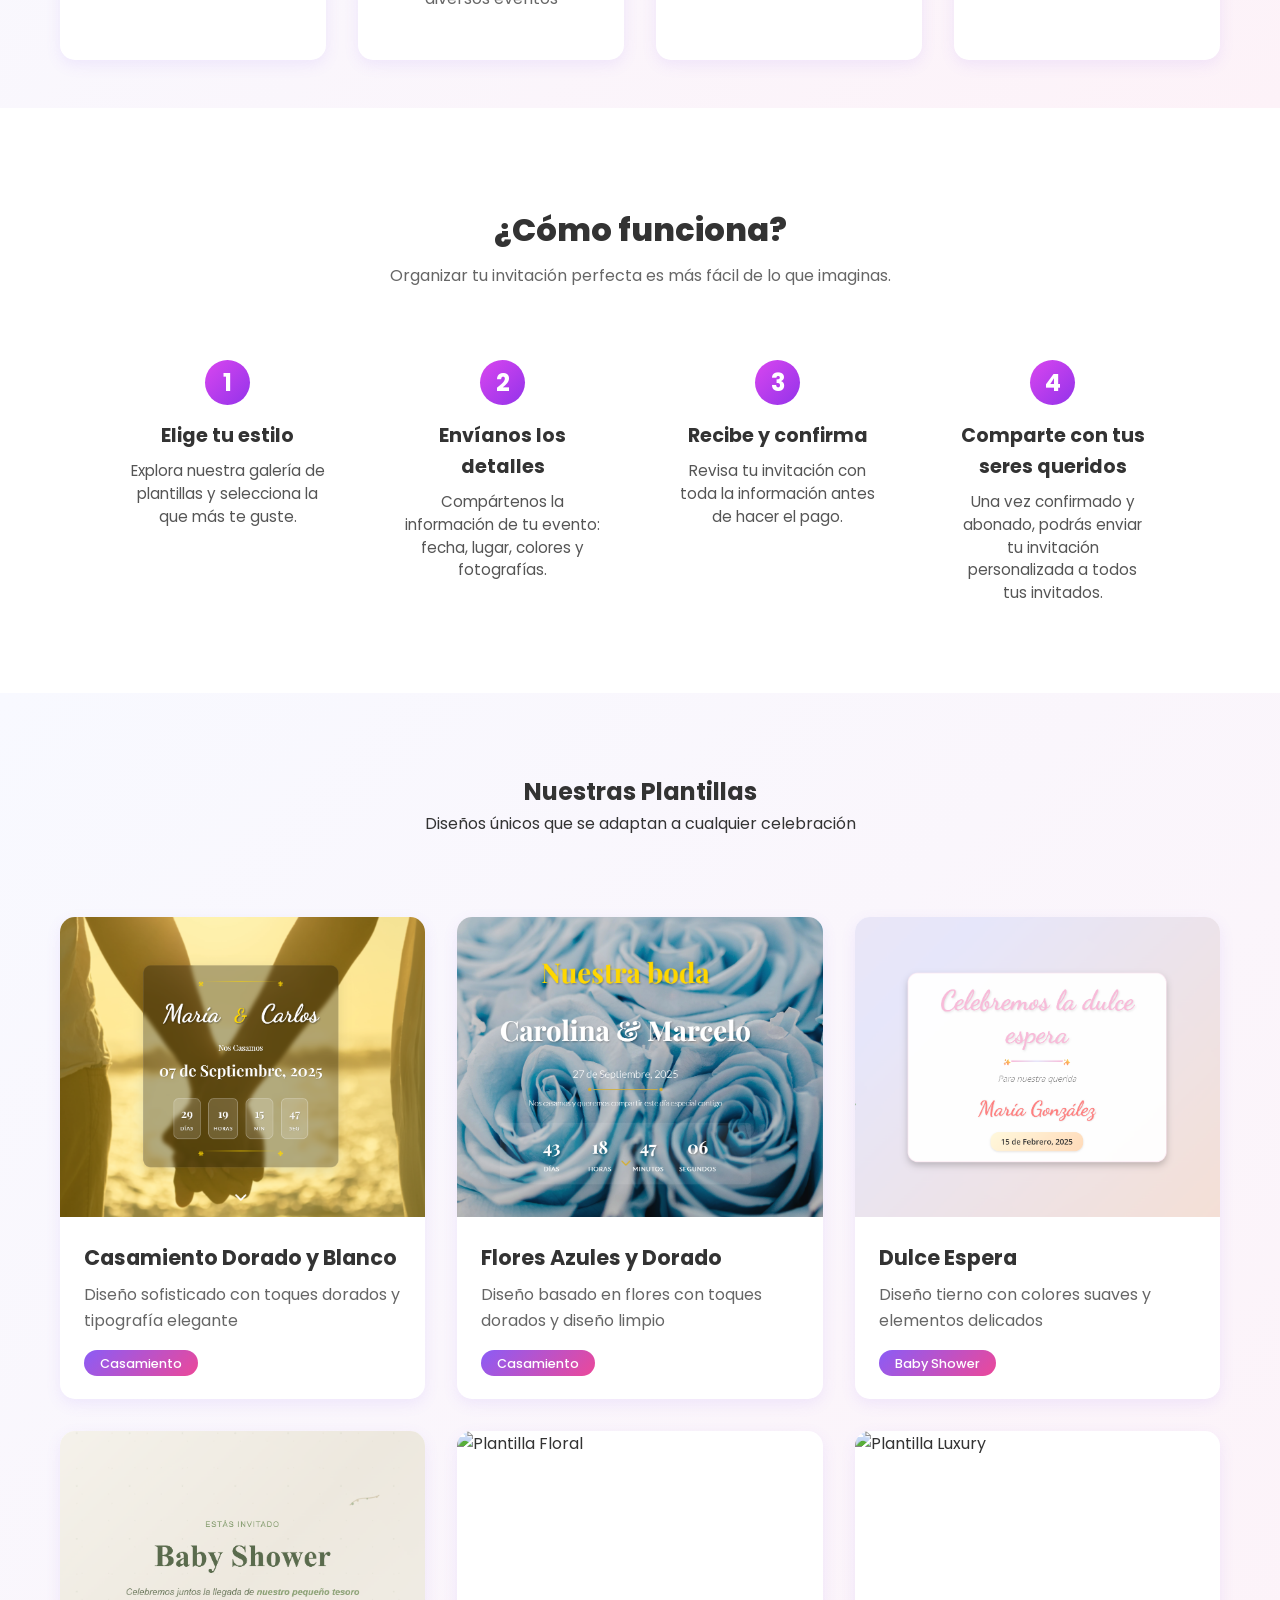
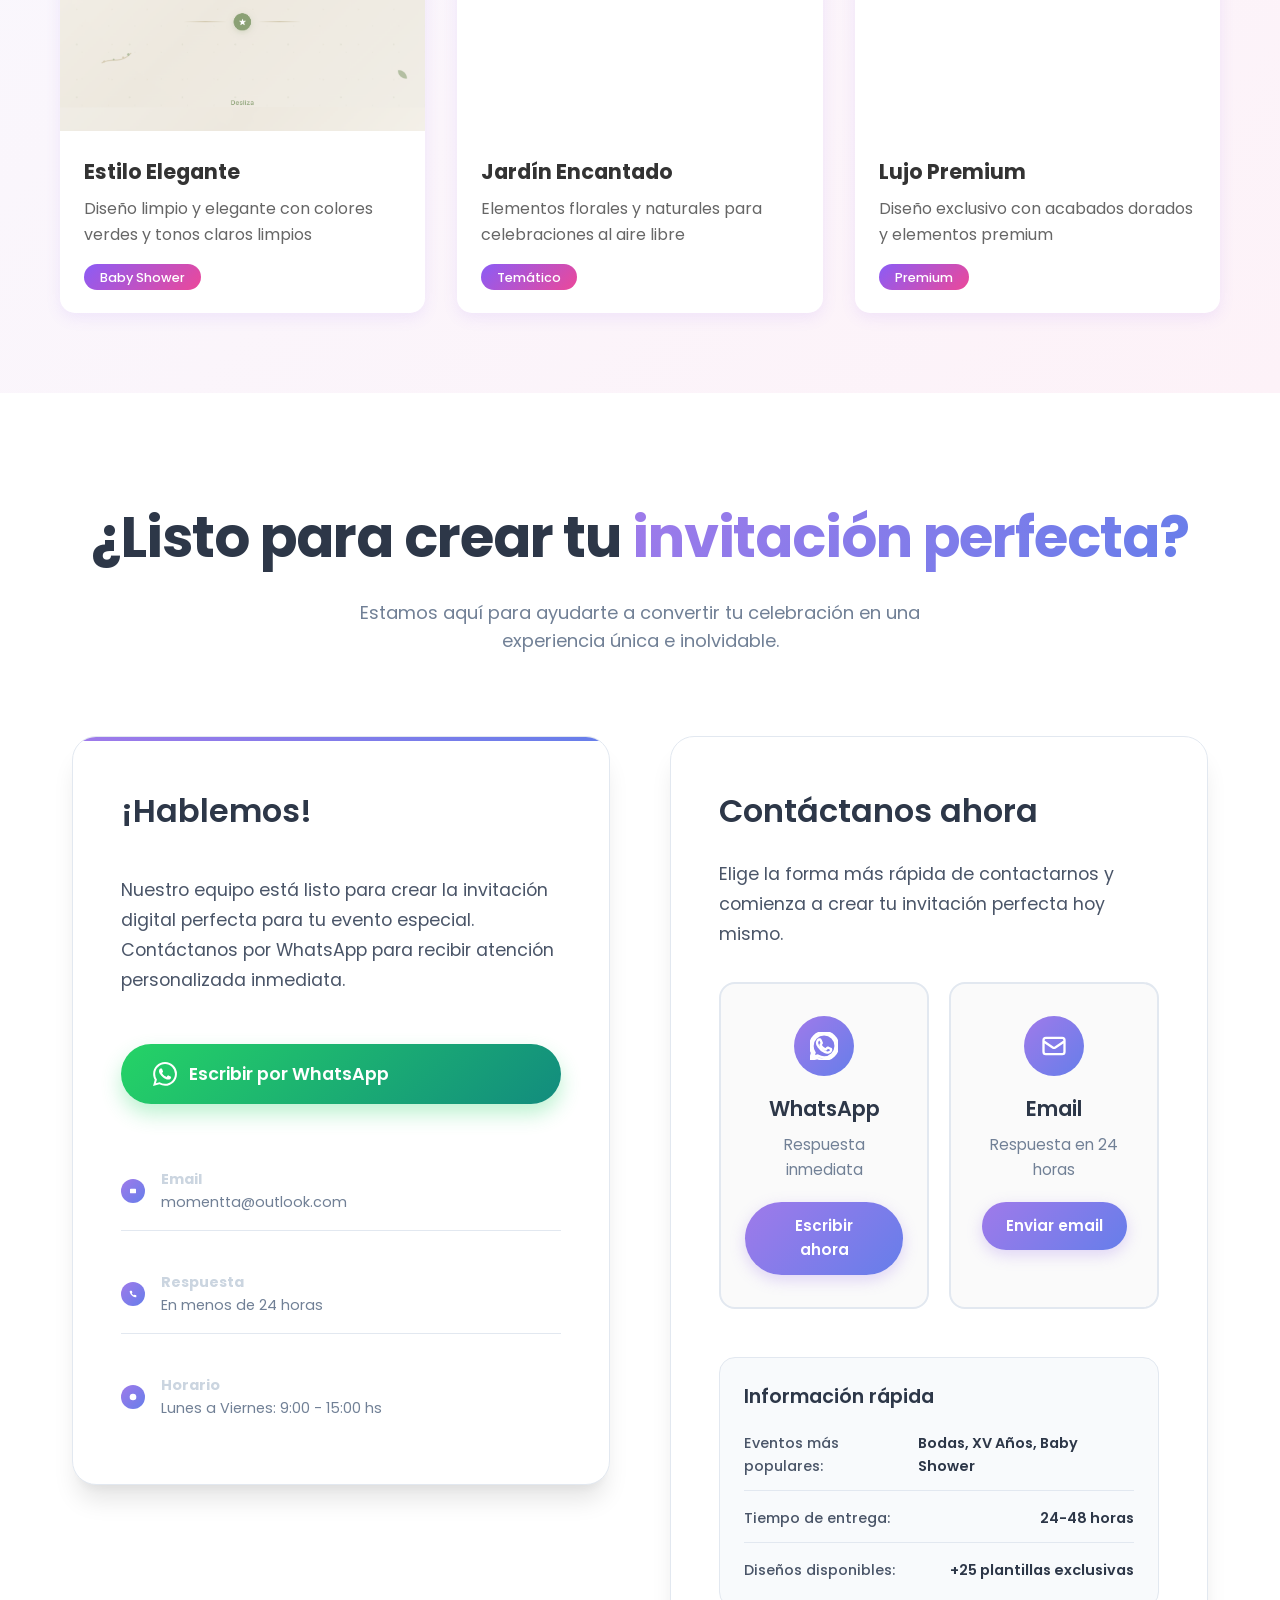
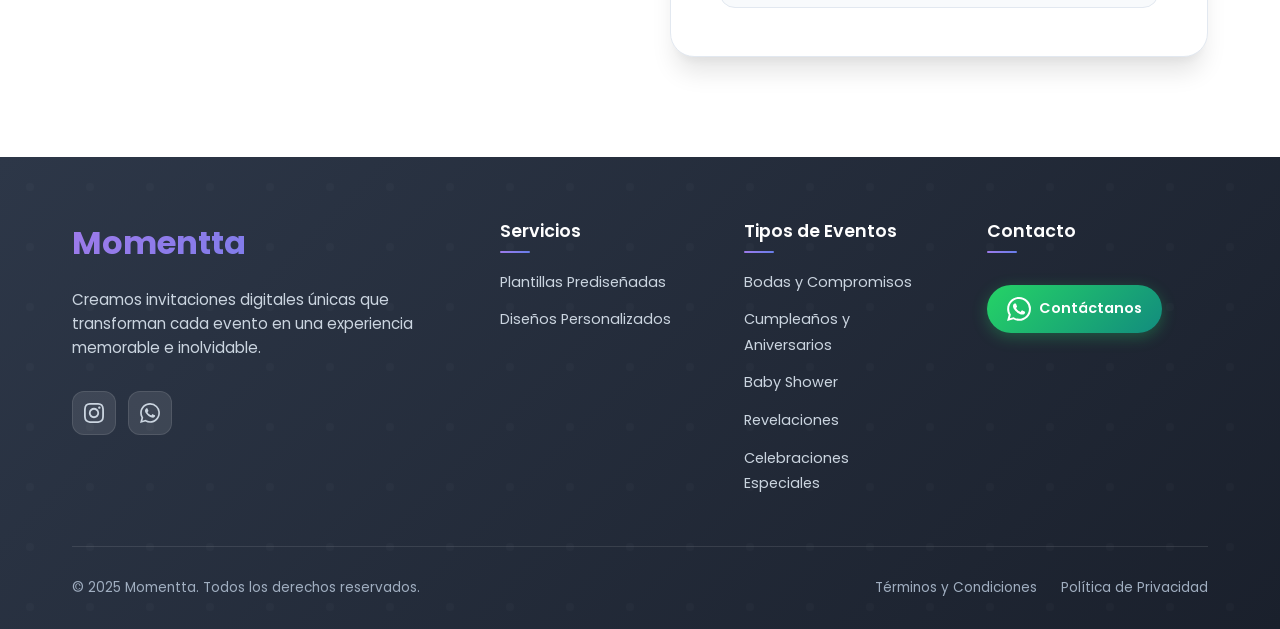
==== commit 59b826cd: "Commit Quedo pendiente la invitacion con tematica verde para los baby showers" ====
--- a/landingpage/index.html
+++ b/landingpage/index.html
@@ -130,7 +130,6 @@
     </div>
 </section>
 
-
     <!--Seccion beneficios Titulo-->
 
 <section class="differentiator">
@@ -239,7 +238,7 @@
             </div>
         </div>
         <div class="template-info">
-            <h3>Casamiento Flores Azules</h3>
+            <h3>Flores Azules y Dorado</h3>
             <p>Diseño basado en flores con toques dorados y diseño limpio</p>
             <span class="template-category">Casamiento</span>
         </div>
@@ -259,15 +258,17 @@
     </div>
     <div class="template-card">
         <div class="template-image">
-            <img src="/placeholder.svg?height=300&width=250" alt="Plantilla Minimalista">
-            <div class="template-overlay">
-                <a href="/plantillas/modernos/minimalista/index.html" class="btn btn-template">Ver Plantilla</a>
-            </div>
-        </div>
-        <div class="template-info">
-            <h3>Estilo Minimalista</h3>
-            <p>Diseño limpio y moderno para eventos contemporáneos</p>
-            <span class="template-category">Moderno</span>
+            <img src="./plantillas/baby_shower/blanco_verde_flores/images/background_landing.png" alt="Plantilla Verde y Blanco">
+            <div class="template-overlay">
+                <a href="./plantillas/baby_shower/blanco_verde_flores/index.html" 
+                target="_blank"
+                class="btn btn-template">Ver Plantilla</a>
+            </div>
+        </div>
+        <div class="template-info">
+            <h3>Estilo Elegante</h3>
+            <p>Diseño limpio y elegante con colores verdes y tonos claros limpios</p>
+            <span class="template-category">Baby Shower</span>
         </div>
     </div>
     <div class="template-card">
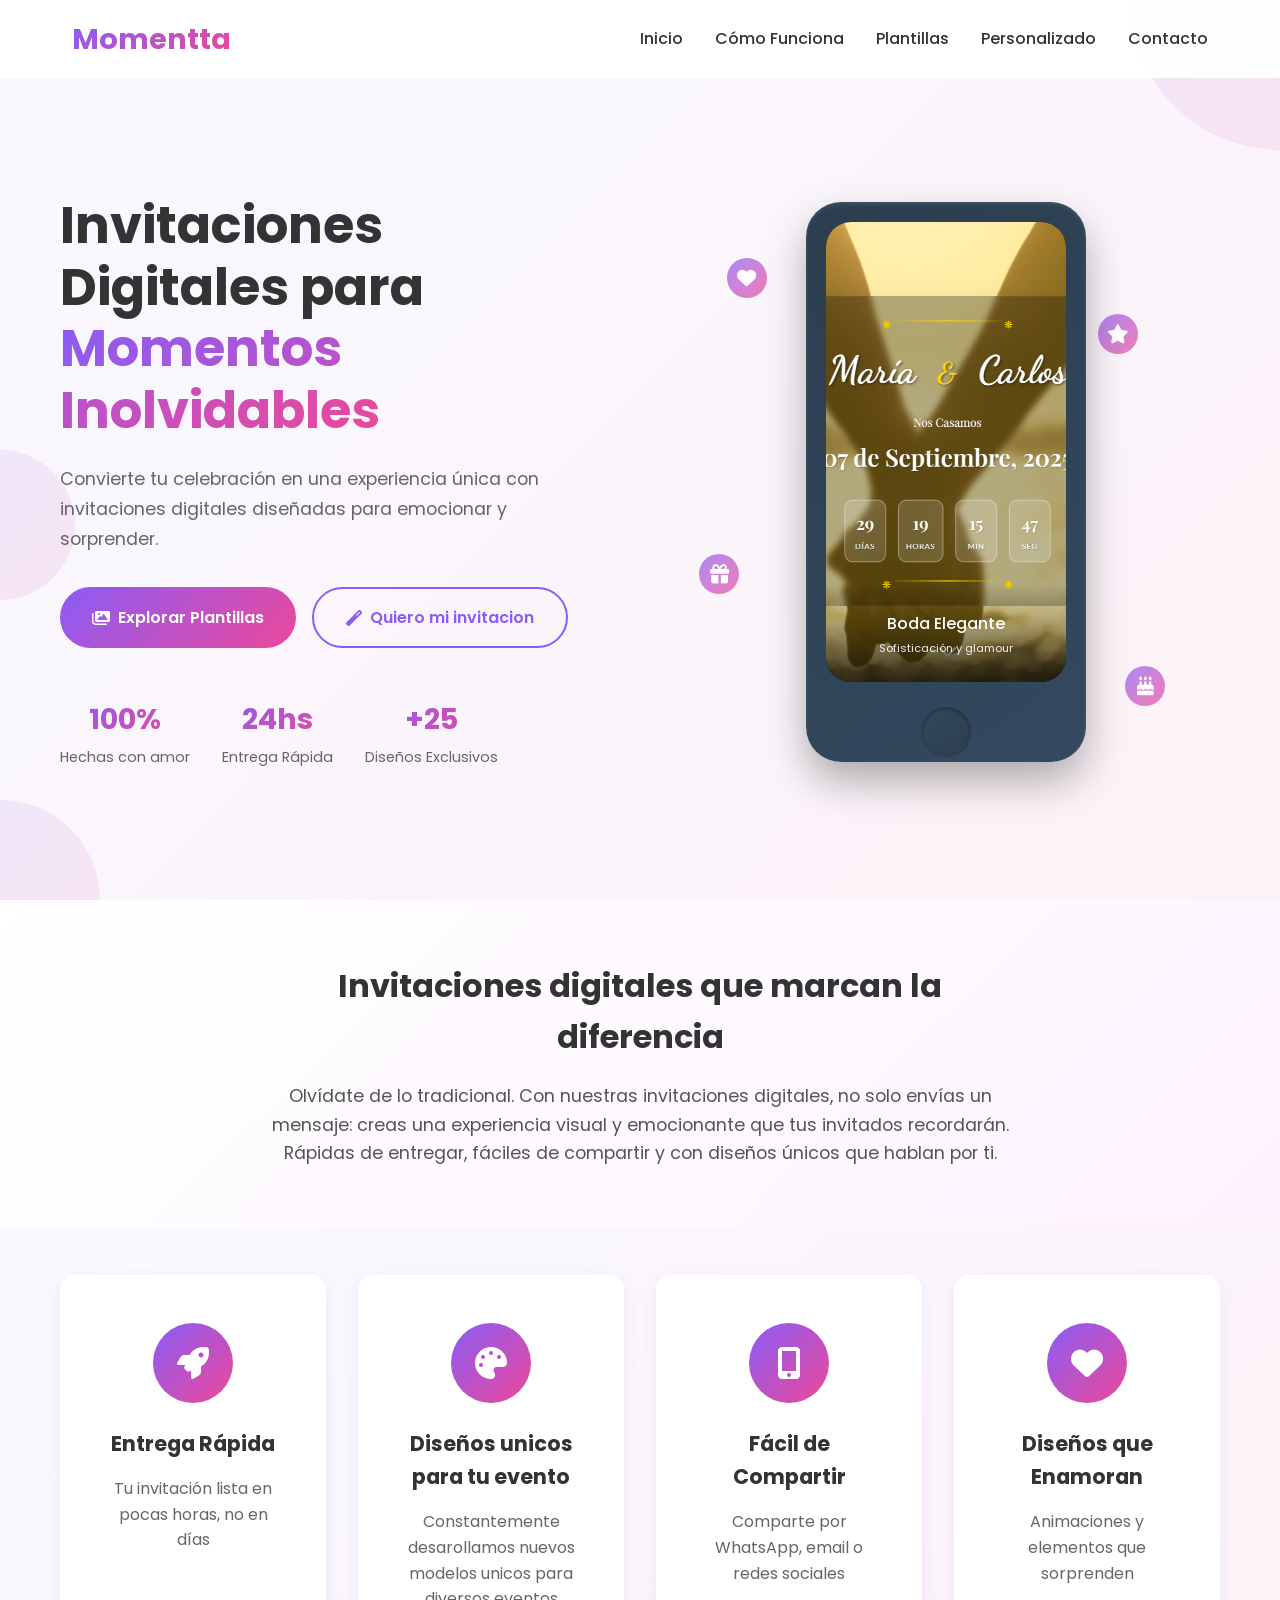
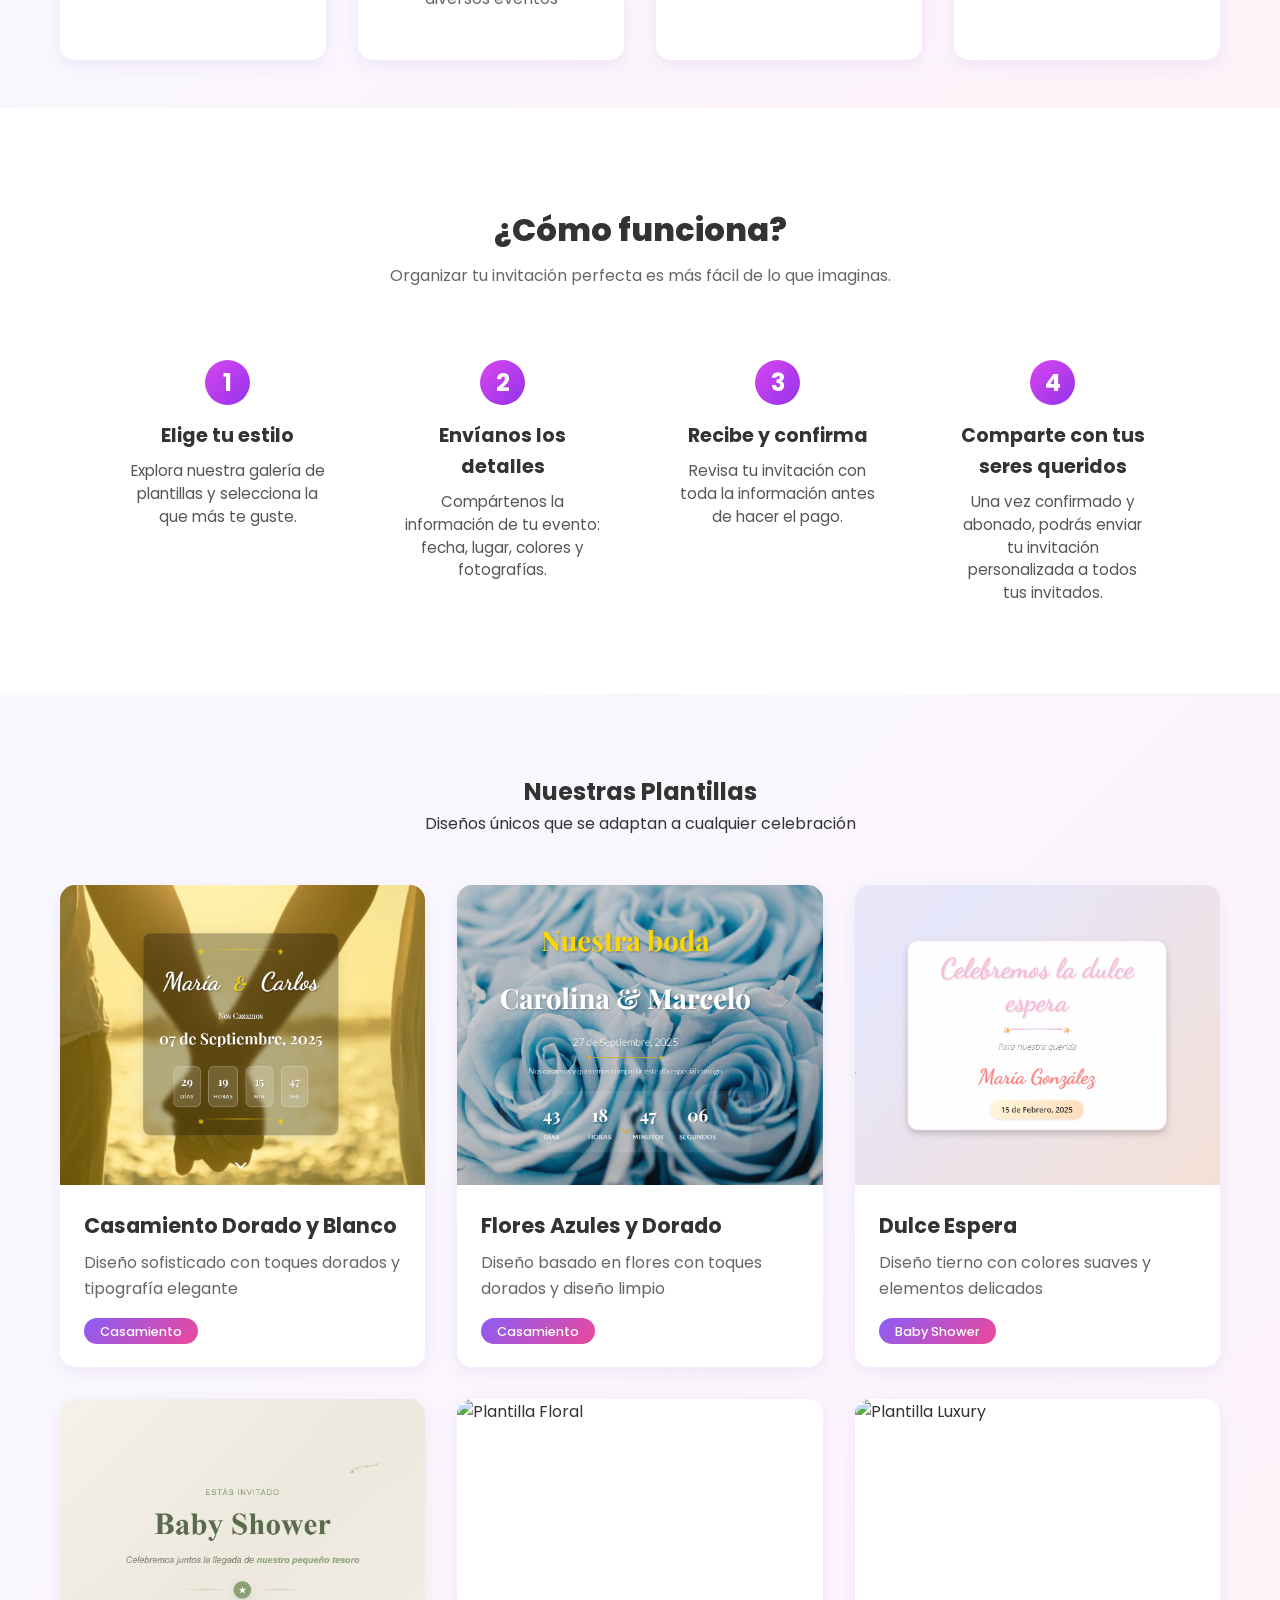
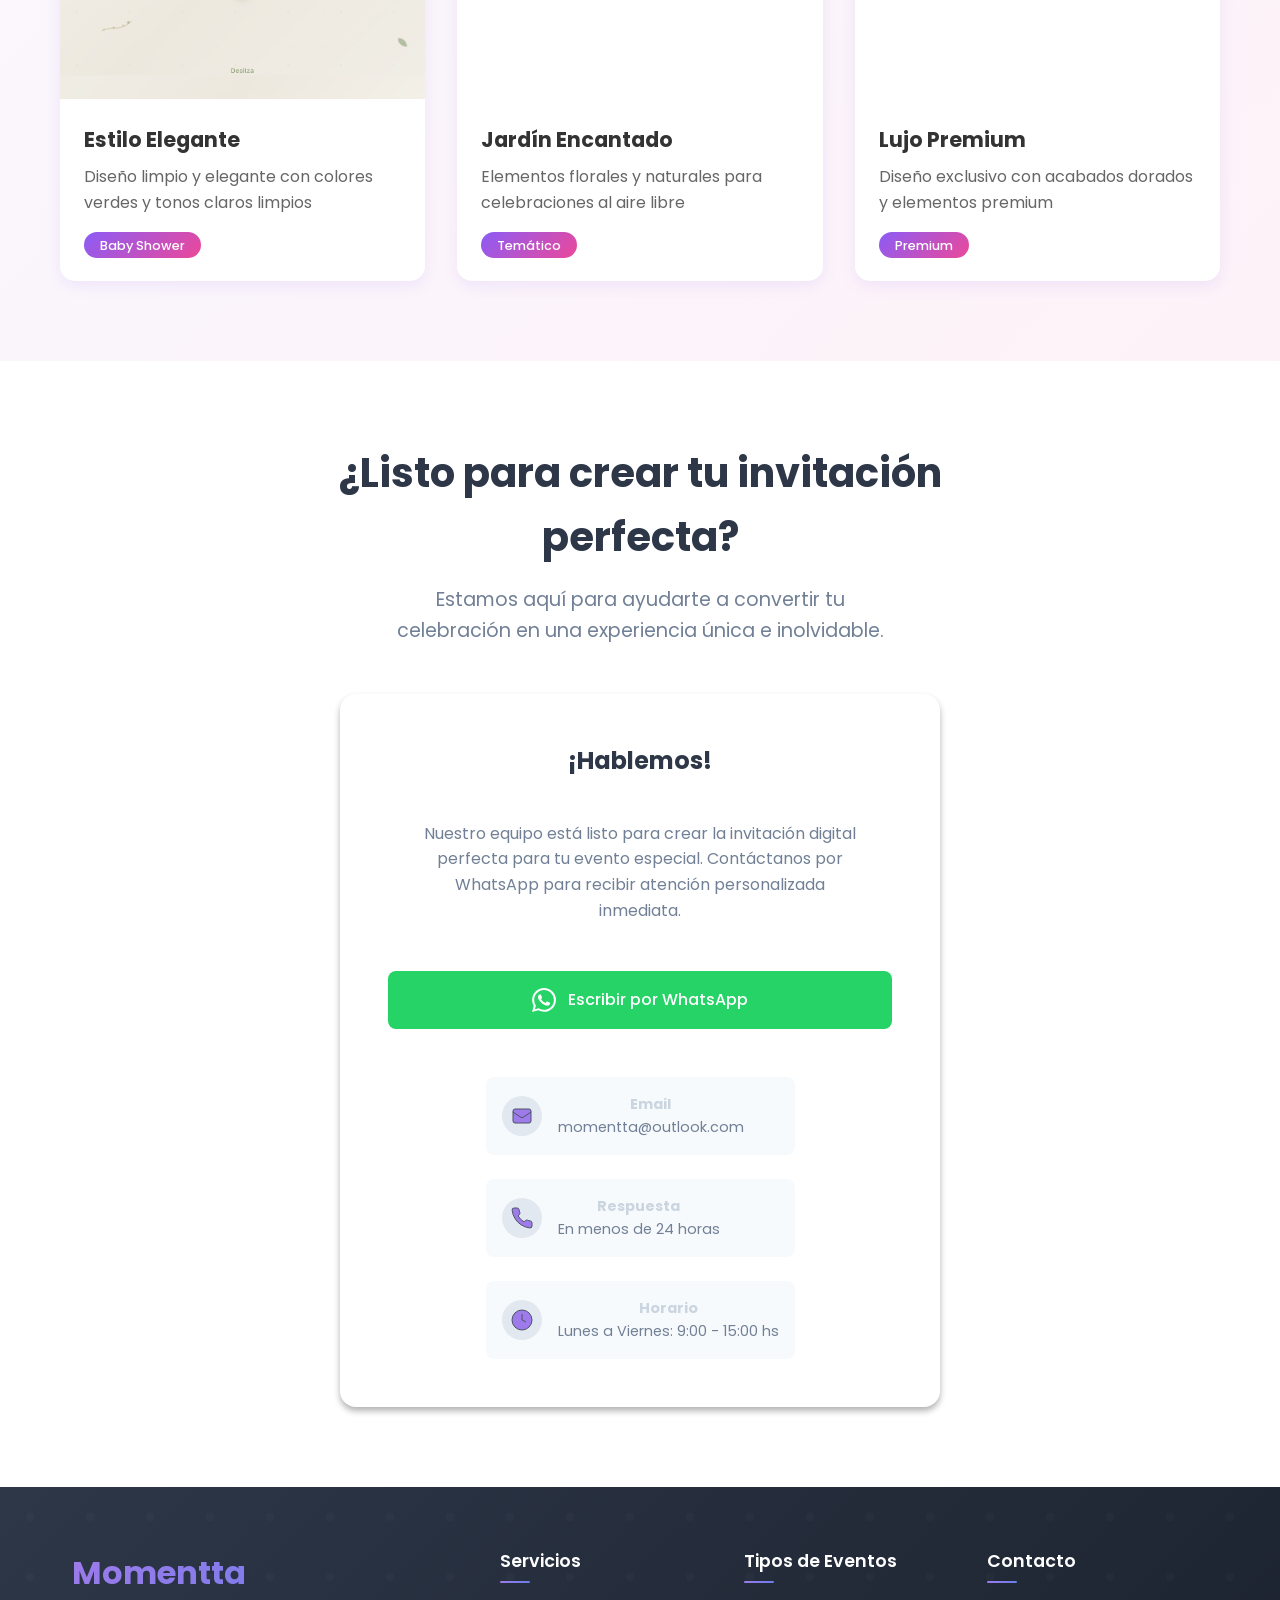
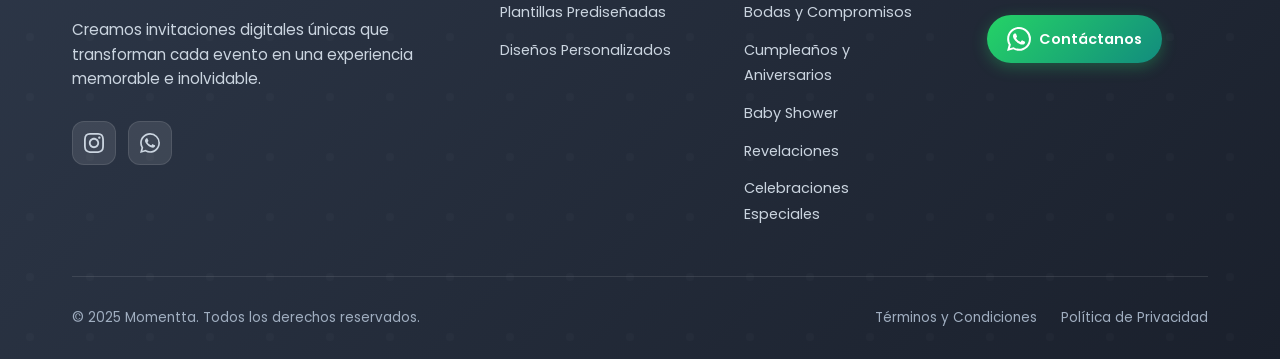
==== commit 54f70843: "commit Corregi problemas con el responsive en dispositivos mobile, modificando toda la seccion de co" ====
--- a/landingpage/index.html
+++ b/landingpage/index.html
@@ -362,55 +362,6 @@
                     </div>
                 </div>
             </div>
-
-            <div class="contact-form">
-                <h3 class="form-title">Contáctanos ahora</h3>
-                <p class="form-description">
-                    Elige la forma más rápida de contactarnos y comienza a crear tu invitación perfecta hoy mismo.
-                </p>
-                
-                <div class="contact-options">
-                    <div class="contact-option">
-                        <div class="option-icon">
-                            <svg viewBox="0 0 24 24" fill="none" stroke="currentColor" stroke-width="2">
-                                <path d="M17.472 14.382c-.297-.149-1.758-.867-2.03-.967-.273-.099-.471-.148-.67.15-.197.297-.767.966-.94 1.164-.173.199-.347.223-.644.075-.297-.15-1.255-.463-2.39-1.475-.883-.788-1.48-1.761-1.653-2.059-.173-.297-.018-.458.13-.606.134-.133.298-.347.446-.52.149-.174.198-.298.298-.497.099-.198.05-.371-.025-.52-.075-.149-.669-1.612-.916-2.207-.242-.579-.487-.5-.669-.51-.173-.008-.371-.01-.57-.01-.198 0-.52.074-.792.372-.272.297-1.04 1.016-1.04 2.479 0 1.462 1.065 2.875 1.213 3.074.149.198 2.096 3.2 5.077 4.487.709.306 1.262.489 1.694.625.712.227 1.36.195 1.871.118.571-.085 1.758-.719 2.006-1.413.248-.694.248-1.289.173-1.413-.074-.124-.272-.198-.57-.347m-5.421 7.403h-.004a9.87 9.87 0 01-5.031-1.378l-.361-.214-3.741.982.998-3.648-.235-.374a9.86 9.86 0 01-1.51-5.26c.001-5.45 4.436-9.884 9.888-9.884 2.64 0 5.122 1.03 6.988 2.898a9.825 9.825 0 012.893 6.994c-.003 5.45-4.437 9.884-9.885 9.884m8.413-18.297A11.815 11.815 0 0012.05 0C5.495 0 .16 5.335.157 11.892c0 2.096.547 4.142 1.588 5.945L.057 24l6.305-1.654a11.882 11.882 0 005.683 1.448h.005c6.554 0 11.890-5.335 11.893-11.893A11.821 11.821 0 0020.465 3.516"/>
-                            </svg>
-                        </div>
-                        <h4>WhatsApp</h4>
-                        <p>Respuesta inmediata</p>
-                        <a href="#" class="option-btn" id="whatsappOption">Escribir ahora</a>
-                    </div>
-
-                    <div class="contact-option">
-                        <div class="option-icon">
-                            <svg viewBox="0 0 24 24" fill="none" stroke="currentColor" stroke-width="2">
-                                <path d="M3 8l7.89 5.26a2 2 0 002.22 0L21 8M5 19h14a2 2 0 002-2V7a2 2 0 00-2-2H5a2 2 0 00-2 2v10a2 2 0 002 2z"/>
-                            </svg>
-                        </div>
-                        <h4>Email</h4>
-                        <p>Respuesta en 24 horas</p>
-                        <a href="mailto:contacto@momentta.com" class="option-btn">Enviar email</a>
-                    </div>
-                </div>
-
-                <div class="quick-info">
-                    <h4>Información rápida</h4>
-                    <div class="info-grid">
-                        <div class="info-item">
-                            <span class="info-label">Eventos más populares:</span>
-                            <span class="info-value">Bodas, XV Años, Baby Shower</span>
-                        </div>
-                        <div class="info-item">
-                            <span class="info-label">Tiempo de entrega:</span>
-                            <span class="info-value">24-48 horas</span>
-                        </div>
-                        <div class="info-item">
-                            <span class="info-label">Diseños disponibles:</span>
-                            <span class="info-value">+25 plantillas exclusivas</span>
-                        </div>
-                    </div>
-                </div>
-            </div>
         </div>
     </section>
 
--- a/landingpage/assets/contact.css
+++ b/landingpage/assets/contact.css
@@ -1,320 +1,138 @@
- .contact-section {
-            padding: 100px 0;
-            max-width: 1200px;
-            margin: 0 auto;
-            padding-left: 2rem;
-            padding-right: 2rem;
-        }
+/* Base styles with mobile-first approach */
+.contact-section {
+    padding: 4rem 1rem;
+    margin: 0 auto;
+    max-width: 800px; /* Reducido de 1200px */
+    box-sizing: border-box;
+}
 
-        .section-header {
-            text-align: center;
-            margin-bottom: 80px;
-        }
+.section-header {
+    text-align: center;
+    margin-bottom: 3rem;
+}
 
-        .section-title {
-            font-size: 3.5rem;
-            font-weight: 700;
-            color: #2d3748;
-            margin-bottom: 1rem;
-            letter-spacing: -0.02em;
-        }
+.section-title {
+    font-size: clamp(1.8rem, 4vw, 2.5rem);
+    color: #2d3748;
+    margin-bottom: 1rem;
+}
 
-        .section-title .highlight {
-            background: linear-gradient(135deg, #9f7aea 0%, #667eea 100%);
-            -webkit-background-clip: text;
-            -webkit-text-fill-color: transparent;
-            background-clip: text;
-        }
+.section-subtitle {
+    font-size: clamp(1rem, 2vw, 1.2rem);
+    color: #718096;
+    max-width: 500px; /* Reducido para mejor legibilidad */
+    margin: 0 auto;
+}
 
-        .section-subtitle {
-            font-size: 1.125rem;
-            color: #718096;
-            max-width: 600px;
-            margin: 0 auto;
-            font-weight: 400;
-           
-        }
+.contact-container {
+    background: #fff;
+    border-radius: 16px;
+    box-shadow: 0 4px 6px rgba(0, 0, 0, 0.3);
+    padding: 2rem;
+    margin: 0 auto;
+    max-width: 600px; /* Ancho máximo del contenedor de contacto */
+}
 
-        .contact-container {
-            display: grid;
-            grid-template-columns: 1fr 1fr;
-            gap: 60px;
-            align-items: start;
-            margin-top: 60px;
-        }
+.contact-info {
+    text-align: center;
+}
 
-        .contact-info {
-            background: white;
-            border-radius: 24px;
-            padding: 48px;
-            box-shadow: 0 20px 25px -5px rgba(0, 0, 0, 0.1), 0 10px 10px -5px rgba(0, 0, 0, 0.04);
-            border: 1px solid #e2e8f0;
-            position: relative;
-            overflow: hidden;
-        }
+.info-title {
+    font-size: 1.5rem;
+    margin-bottom: 1.5rem;
+    color: #2d3748;
+}
 
-        .contact-info::before {
-            content: '';
-            position: absolute;
-            top: 0;
-            left: 0;
-            right: 0;
-            height: 4px;
-            background: linear-gradient(135deg, #9f7aea 0%, #667eea 100%);
-        }
+.info-text {
+    color: #718096;
+    margin-bottom: 2rem;
+    line-height: 1.6;
+    max-width: 450px; /* Limitar ancho del texto */
+    margin-left: auto;
+    margin-right: auto;
+}
 
-        .info-title {
-            font-size: 2rem;
-            color: #2d3748;
-            margin-bottom: 1.5rem;
-            font-weight: 600;
-        }
+.whatsapp-btn {
+    display: inline-flex;
+    align-items: center;
+    justify-content: center;
+    gap: 0.75rem;
+    background: #25D366;
+    color: white;
+    padding: 1rem 2rem;
+    border-radius: 8px;
+    text-decoration: none;
+    font-weight: 500;
+    transition: background-color 0.3s;
+    margin-bottom: 2rem;
+}
 
-        .info-text {
-            color: #4a5568;
-            font-size: 1.1rem;
-            margin-bottom: 2rem;
-            line-height: 1.7;
-        }
+.whatsapp-btn:hover {
+    background: #128C7E;
+}
 
-        .whatsapp-btn {
-            display: inline-flex;
-            align-items: center;
-            gap: 12px;
-            background: linear-gradient(135deg, #25d366 0%, #128c7e 100%);
-            color: white;
-            padding: 16px 32px;
-            border-radius: 50px;
-            text-decoration: none;
-            font-weight: 600;
-            font-size: 1.1rem;
-            transition: all 0.3s ease;
-            box-shadow: 0 10px 20px rgba(37, 211, 102, 0.3);
-            border: none;
-            cursor: pointer;
-            margin-bottom: 2rem;
-        }
+.whatsapp-icon {
+    width: 24px;
+    height: 24px;
+    fill: currentColor;
+}
 
-        .whatsapp-btn:hover {
-            transform: translateY(-2px);
-            box-shadow: 0 15px 30px rgba(37, 211, 102, 0.4);
-        }
+.contact-details {
+    display: grid;
+    gap: 1rem;
+    max-width: 450px; /* Limitar ancho de los detalles */
+    margin: 0 auto;
+}
 
-        .whatsapp-icon {
-            width: 24px;
-            height: 24px;
-            fill: currentColor;
-        }
+.contact-item {
+    display: flex;
+    align-items: center;
+    gap: 1rem;
+    padding: 1rem;
+    background: #f7fafc;
+    border-radius: 8px;
+}
 
-        .contact-details {
-            display: flex;
-            flex-direction: column;
-            gap: 1.5rem;
-        }
+.contact-icon {
+    width: 40px;
+    height: 40px;
+    padding: 8px;
+    background: #e2e8f0;
+    border-radius: 50%;
+    flex-shrink: 0;
+}
 
-        .contact-item {
-            display: flex;
-            align-items: center;
-            gap: 16px;
-            padding: 16px 0;
-            border-bottom: 1px solid #e2e8f0;
-        }
+.contact-icon svg {
+    width: 100%;
+    height: 100%;
+    stroke: #4a5568;
+}
 
-        .contact-item:last-child {
-            border-bottom: none;
-        }
+/* Media Queries */
+@media (min-width: 768px) {
+    .contact-section {
+        padding: 5rem 2rem;
+    }
 
-        .contact-icon {
-            width: 24px;
-            height: 24px;
-            padding: 8px;
-            background: linear-gradient(135deg, #9f7aea 0%, #667eea 100%);
-            border-radius: 12px;
-            display: flex;
-            align-items: center;
-            justify-content: center;
-        }
+    .contact-container {
+        padding: 3rem;
+    }
 
-        .contact-icon svg {
-            width: 16px;
-            height: 16px;
-            fill: white;
-        }
+    .contact-details {
+        gap: 1.5rem;
+    }
+}
 
-        .contact-form {
-            background: white;
-            border-radius: 24px;
-            padding: 48px;
-            box-shadow: 0 20px 25px -5px rgba(0, 0, 0, 0.1), 0 10px 10px -5px rgba(0, 0, 0, 0.04);
-            border: 1px solid #e2e8f0;
-        }
+@media (max-width: 480px) {
+    .contact-section {
+        padding: 3rem 1rem;
+    }
 
-        .form-title {
-            font-size: 2rem;
-            color: #2d3748;
-            margin-bottom: 1.5rem;
-            font-weight: 600;
-        }
+    .contact-container {
+        padding: 1.5rem;
+    }
 
-        .form-description {
-            color: #4a5568;
-            font-size: 1.1rem;
-            margin-bottom: 2rem;
-            line-height: 1.7;
-        }
-
-        .contact-options {
-            display: grid;
-            grid-template-columns: 1fr 1fr;
-            gap: 20px;
-            margin-bottom: 3rem;
-        }
-
-        .contact-option {
-            text-align: center;
-            padding: 32px 24px;
-            border: 2px solid #e2e8f0;
-            border-radius: 16px;
-            transition: all 0.3s ease;
-            background: #fafafa;
-        }
-
-        .contact-option:hover {
-            border-color: #9f7aea;
-            transform: translateY(-4px);
-            box-shadow: 0 10px 25px rgba(159, 122, 234, 0.15);
-        }
-
-        .option-icon {
-            width: 60px;
-            height: 60px;
-            margin: 0 auto 16px;
-            background: linear-gradient(135deg, #9f7aea 0%, #667eea 100%);
-            border-radius: 50%;
-            display: flex;
-            align-items: center;
-            justify-content: center;
-        }
-
-        .option-icon svg {
-            width: 28px;
-            height: 28px;
-            color: white;
-        }
-
-        .contact-option h4 {
-            font-size: 1.3rem;
-            color: #2d3748;
-            margin-bottom: 8px;
-            font-weight: 600;
-        }
-
-        .contact-option p {
-            color: #718096;
-            margin-bottom: 20px;
-            font-size: 0.95rem;
-        }
-
-        .option-btn {
-            display: inline-block;
-            background: linear-gradient(135deg, #9f7aea 0%, #667eea 100%);
-            color: white;
-            padding: 12px 24px;
-            border-radius: 50px;
-            text-decoration: none;
-            font-weight: 600;
-            font-size: 0.95rem;
-            transition: all 0.3s ease;
-            box-shadow: 0 5px 15px rgba(159, 122, 234, 0.3);
-        }
-
-        .option-btn:hover {
-            transform: translateY(-2px);
-            box-shadow: 0 8px 20px rgba(159, 122, 234, 0.4);
-        }
-
-        .quick-info {
-            background: #f8fafc;
-            border-radius: 16px;
-            padding: 24px;
-            border: 1px solid #e2e8f0;
-        }
-
-        .quick-info h4 {
-            color: #2d3748;
-            font-size: 1.2rem;
-            margin-bottom: 20px;
-            font-weight: 600;
-        }
-
-        .info-grid {
-            display: flex;
-            flex-direction: column;
-            gap: 16px;
-        }
-
-        .info-item {
-            display: flex;
-            justify-content: space-between;
-            align-items: center;
-            padding-bottom: 12px;
-            border-bottom: 1px solid #e2e8f0;
-        }
-
-        .info-item:last-child {
-            border-bottom: none;
-            padding-bottom: 0;
-        }
-
-        .info-label {
-            font-weight: 500;
-            color: #4a5568;
-            font-size: 0.9rem;
-        }
-
-        .info-value {
-            color: #2d3748;
-            font-weight: 600;
-            font-size: 0.9rem;
-        }
-
-        @media (max-width: 768px) {
-            .contact-container {
-                grid-template-columns: 1fr;
-                gap: 40px;
-            }
-            
-            .section-title {
-                font-size: 2.5rem;
-            }
-            
-            .contact-info,
-            .contact-form {
-                padding: 32px 24px;
-            }
-            
-            .contact-section {
-                padding: 60px 0;
-            }
-        }
-
-        /* Animaciones */
-        @keyframes fadeInUp {
-            from {
-                opacity: 0;
-                transform: translateY(30px);
-            }
-            to {
-                opacity: 1;
-                transform: translateY(0);
-            }
-        }
-
-        .contact-info,
-        .contact-form {
-            animation: fadeInUp 0.8s ease-out;
-        }
-
-        .contact-form {
-            animation-delay: 0.2s;
-        }+    .whatsapp-btn {
+        width: 100%; /* Botón full width en móvil */
+    }
+}
